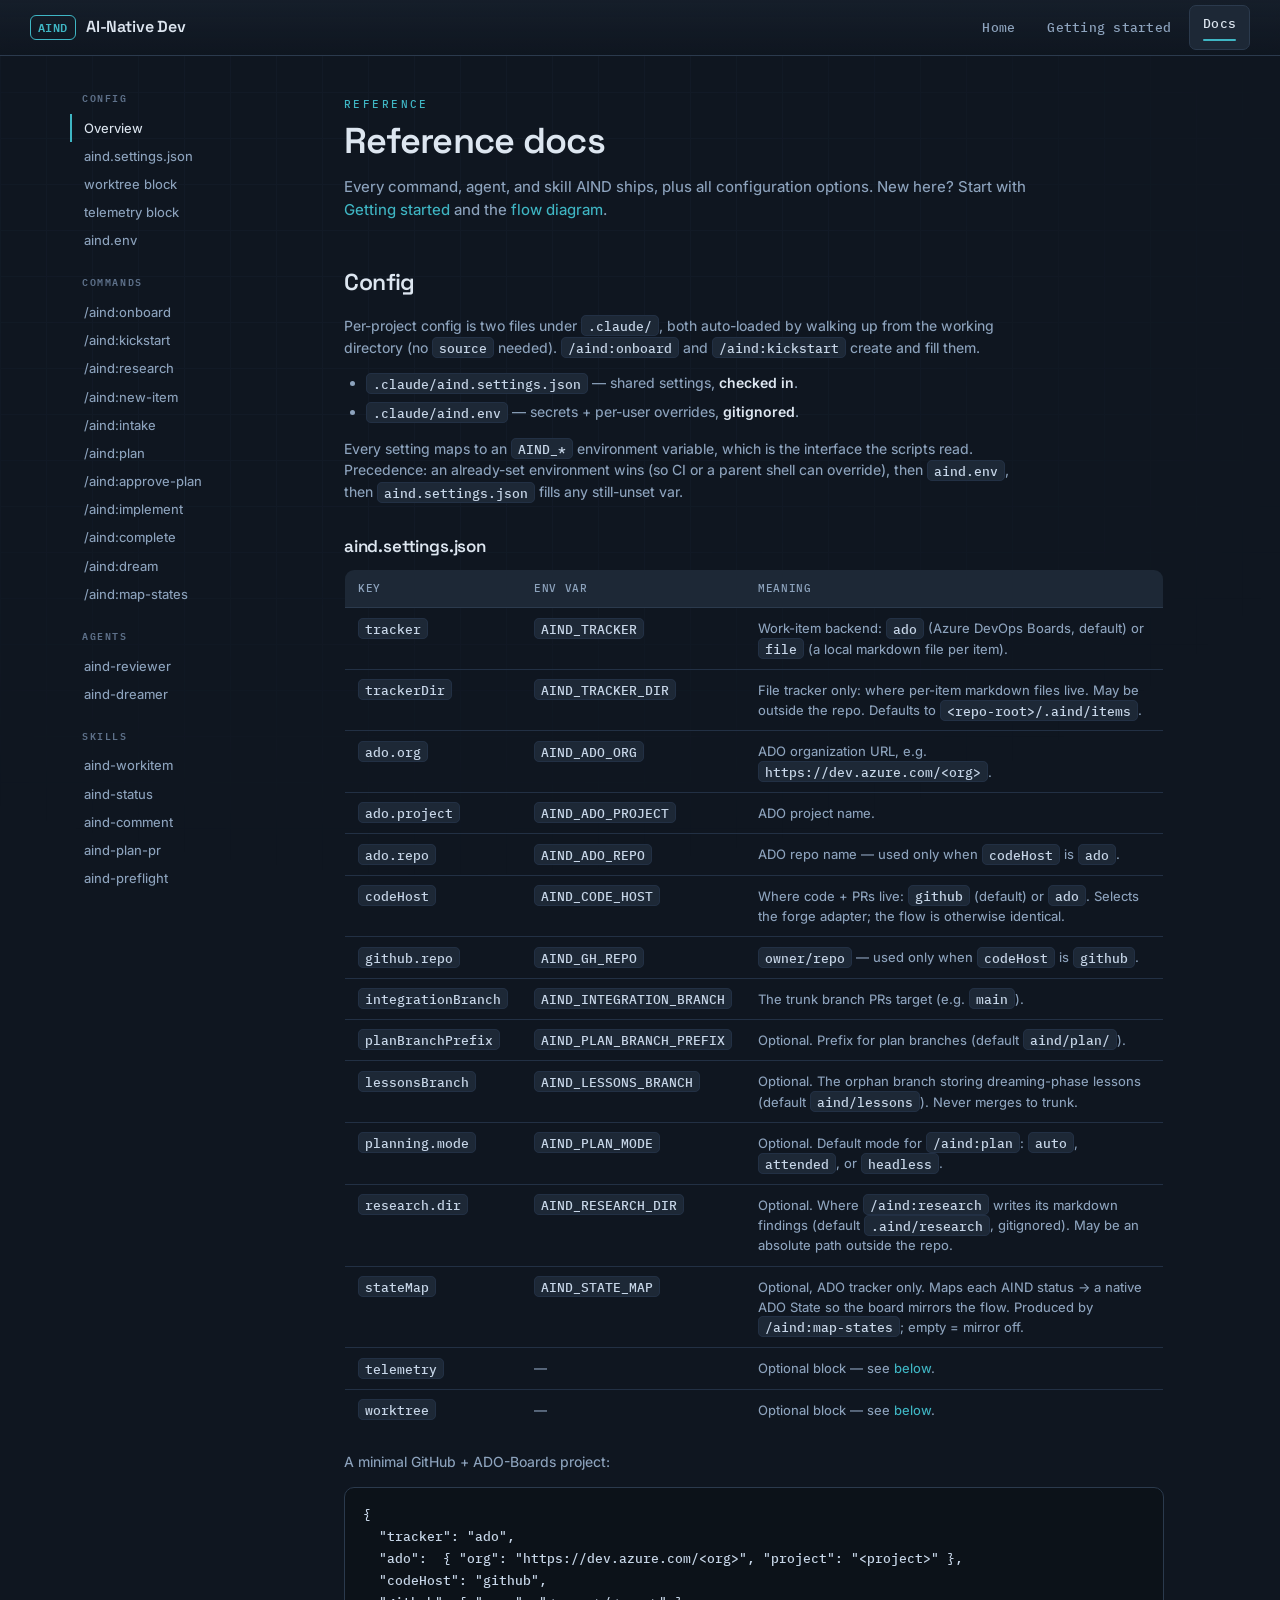
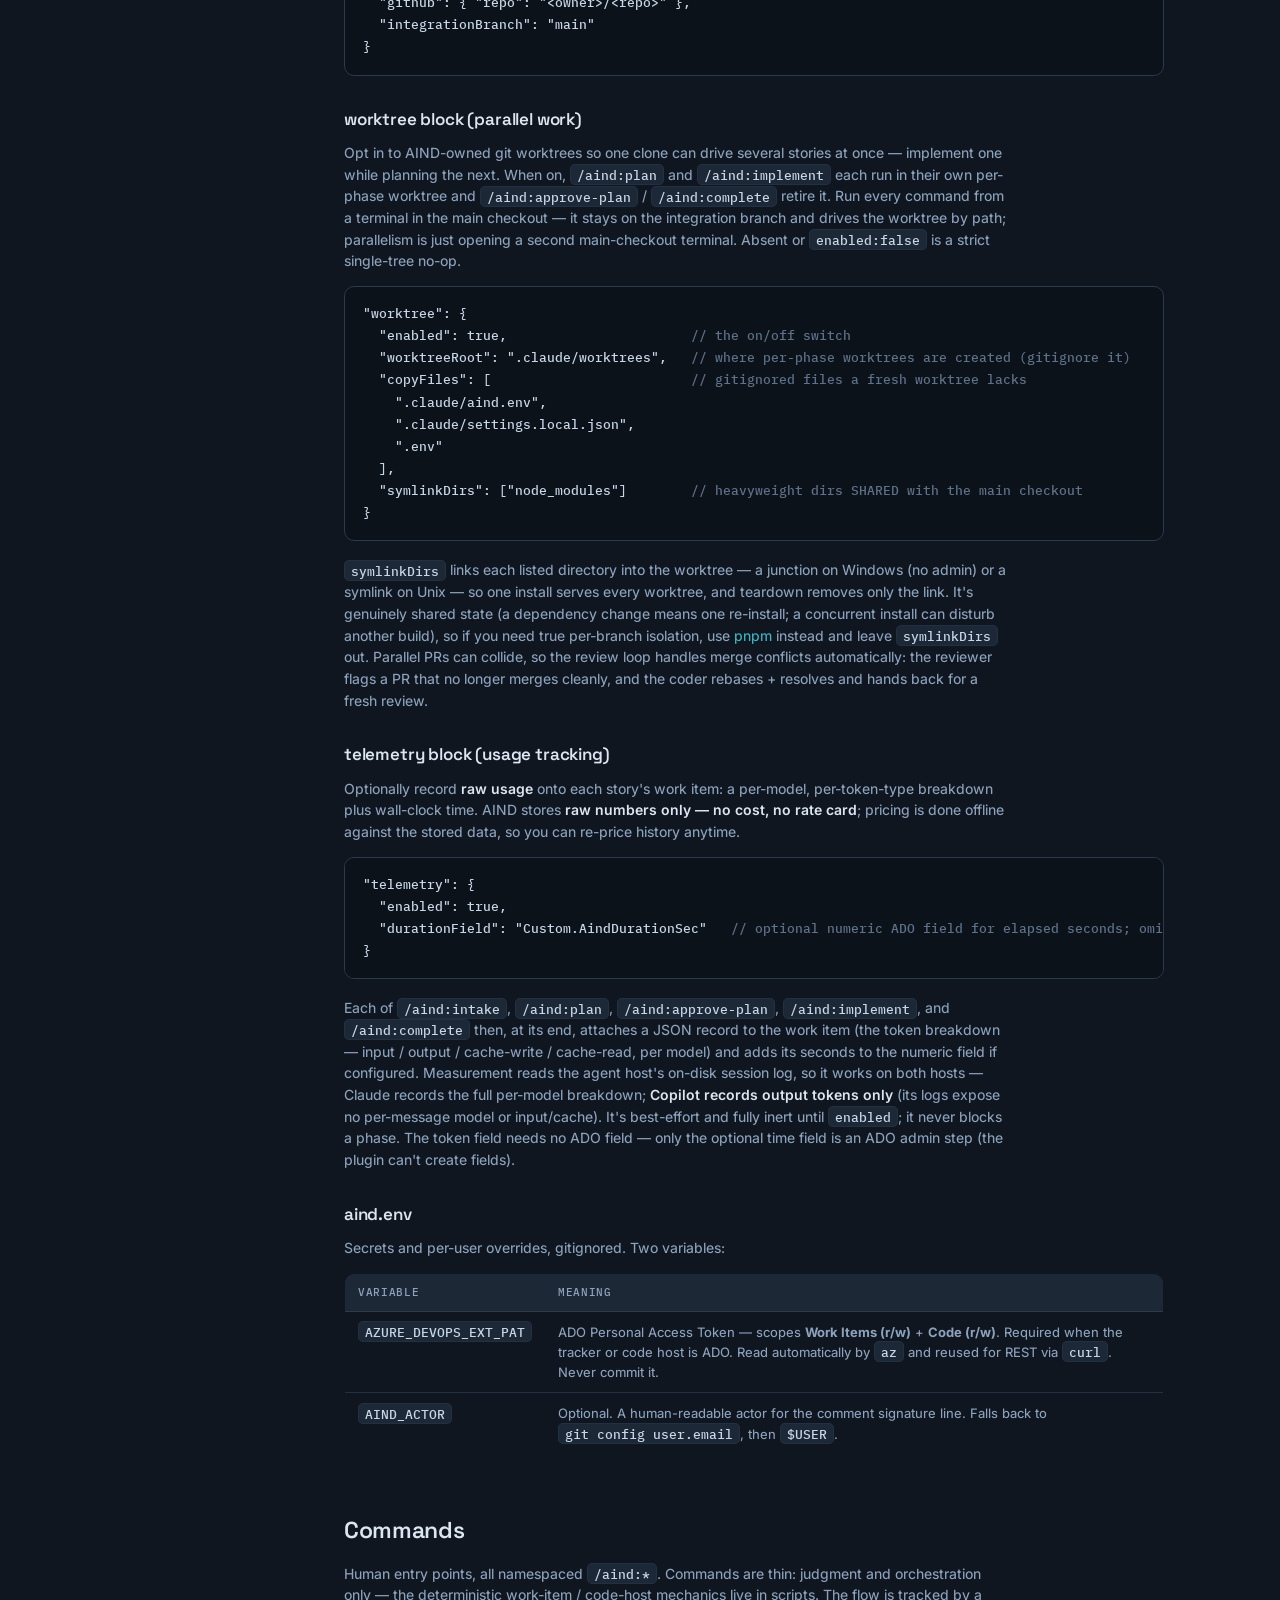
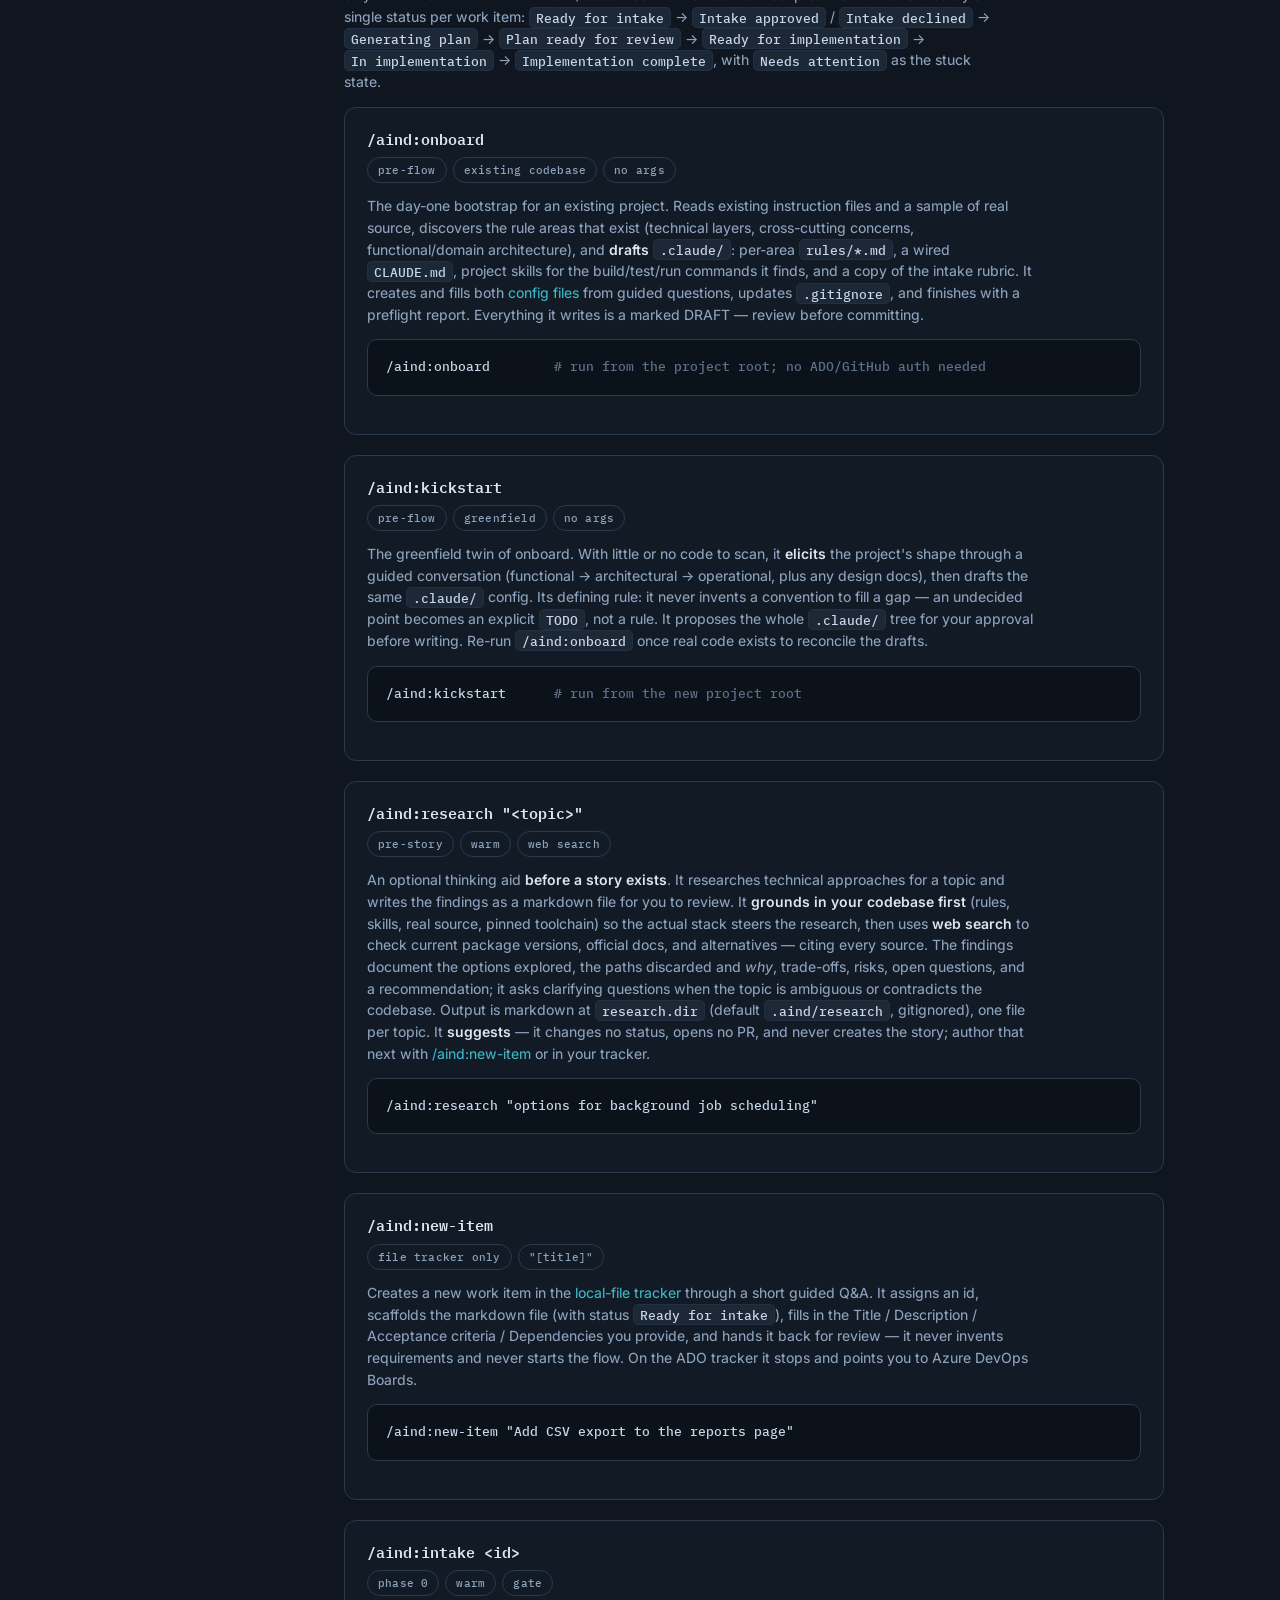
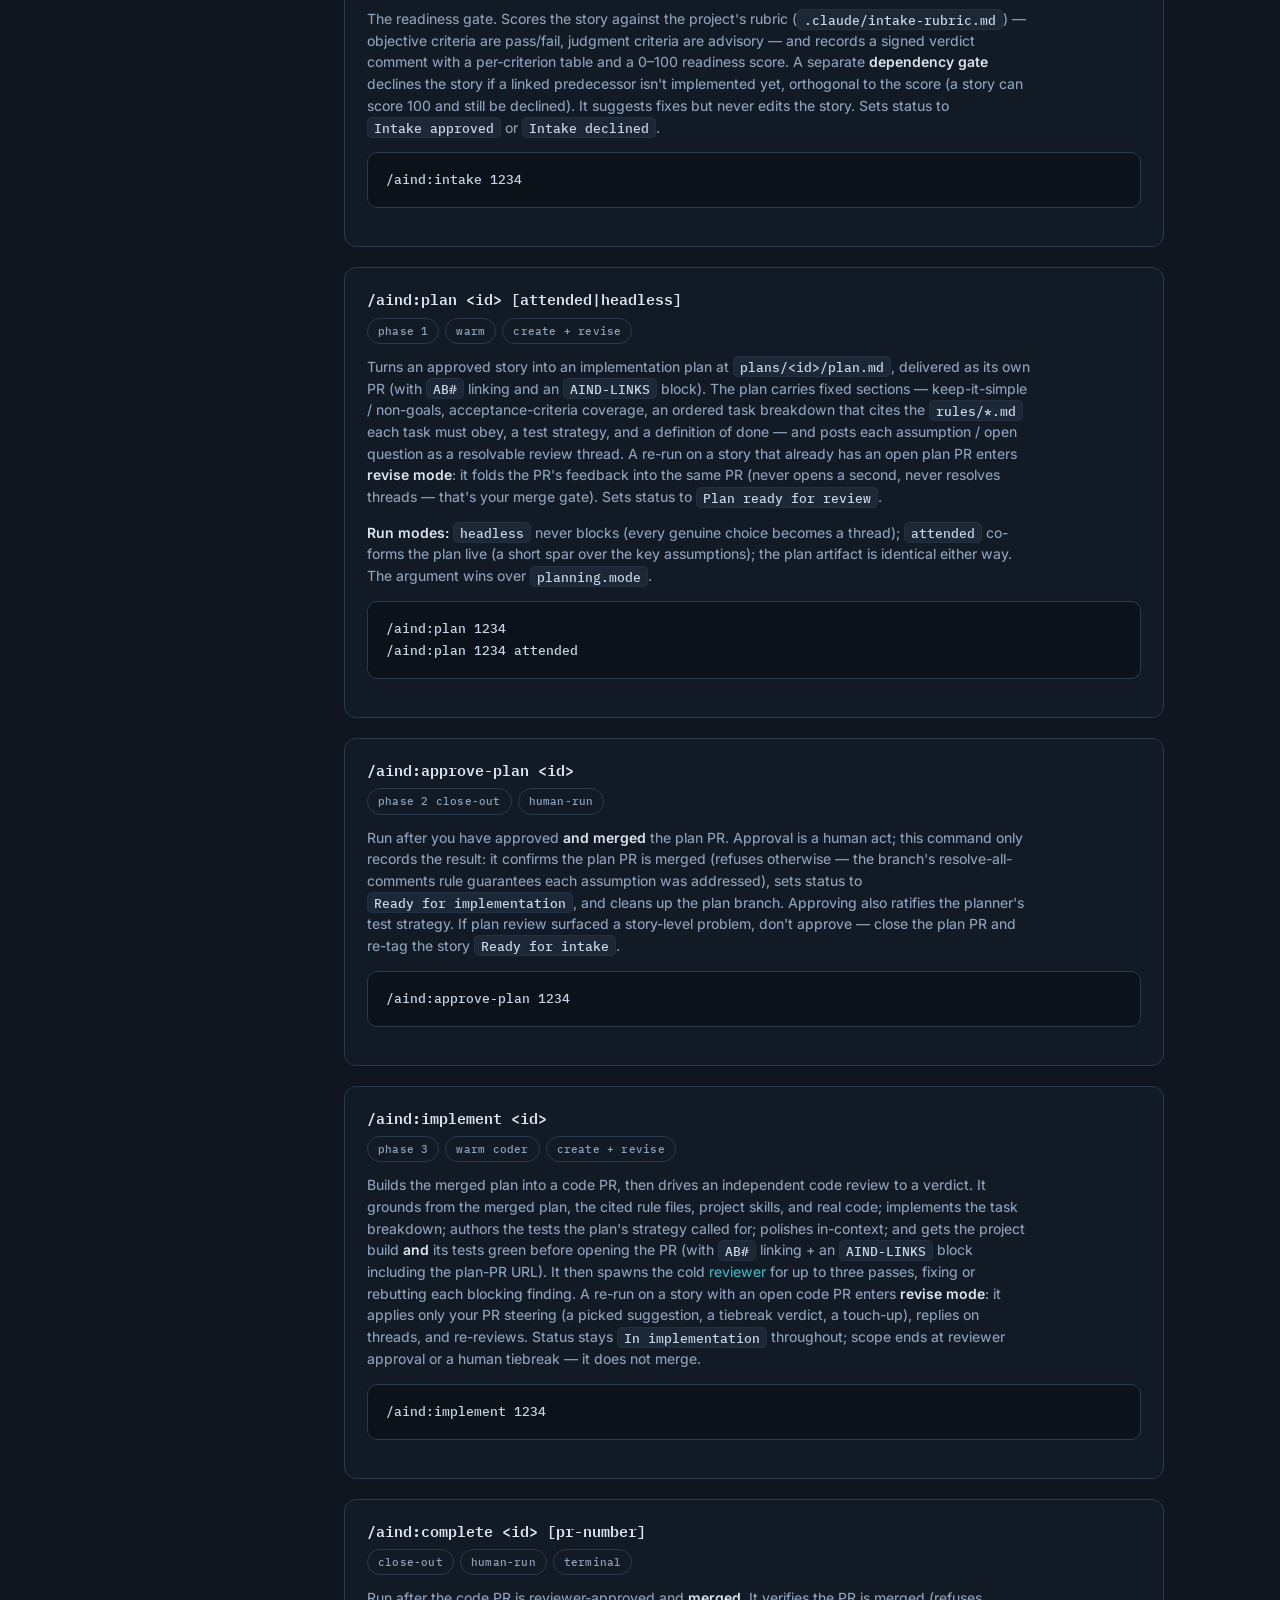
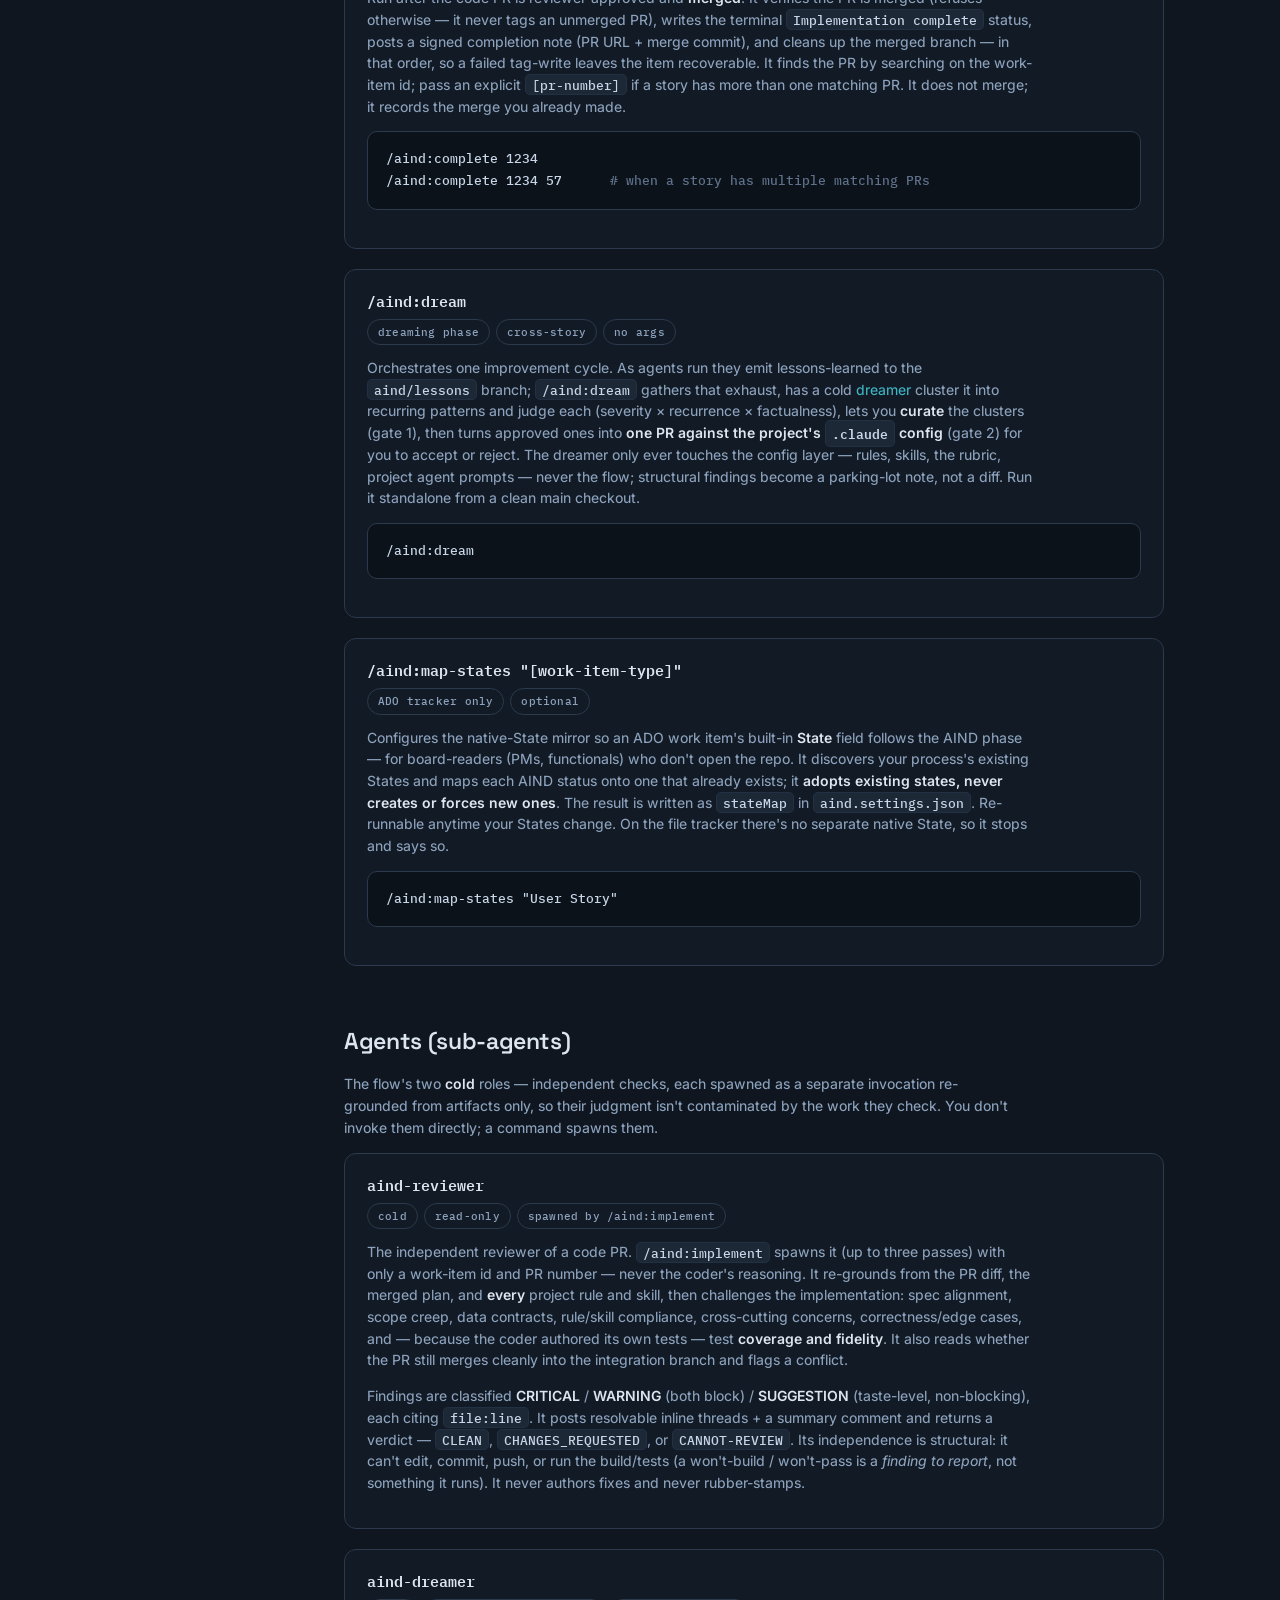
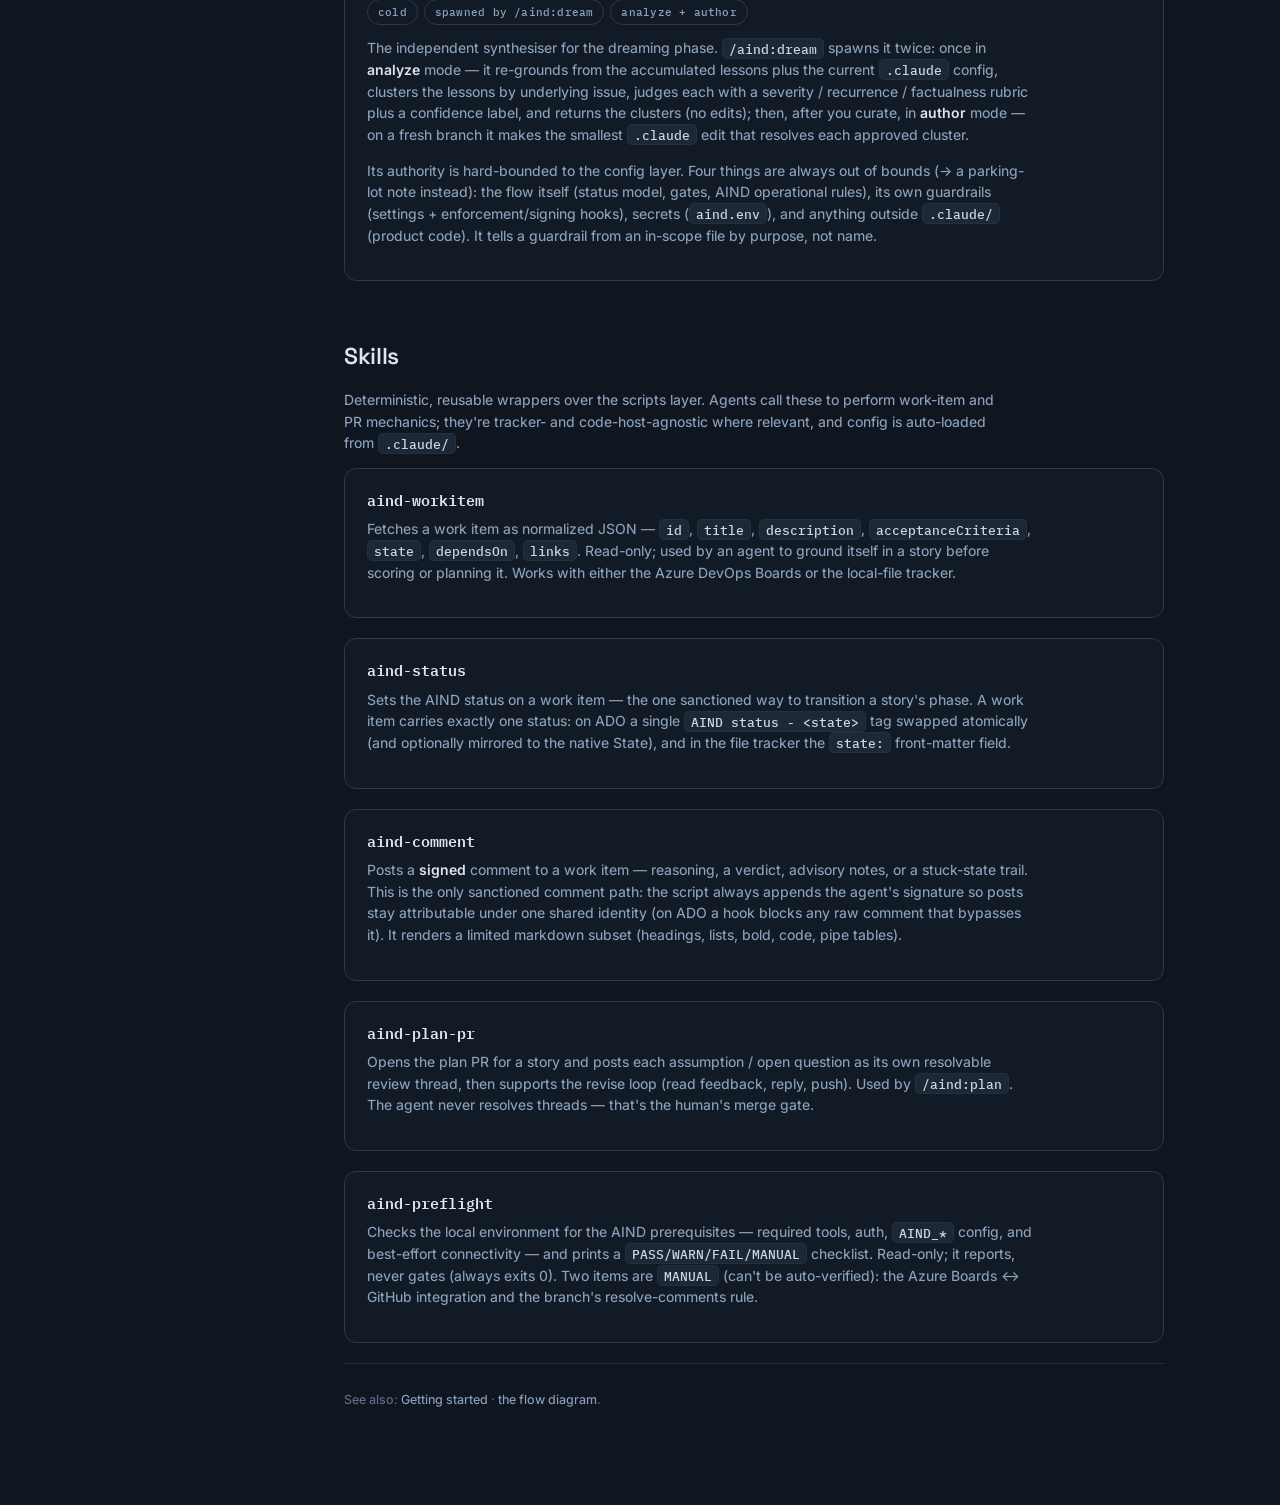
==== docs/docs.html @ 08de89b0 "feat: Researcher" ====
<!DOCTYPE html>
<html lang="en">
<head>
<meta charset="UTF-8">
<meta name="viewport" content="width=device-width, initial-scale=1.0">
<title>AIND · Reference docs</title>
<link rel="preconnect" href="https://fonts.googleapis.com">
<link rel="preconnect" href="https://fonts.gstatic.com" crossorigin>
<link href="https://fonts.googleapis.com/css2?family=Space+Grotesk:wght@400;500;600;700&family=IBM+Plex+Mono:wght@400;500;600&family=Inter:wght@400;450;500;600&display=swap" rel="stylesheet">
<link rel="stylesheet" href="assets/aind.css">
</head>
<body class="doc-page">
<div class="topnav">
  <a class="brand" href="index.html"><span class="mark">AIND</span> <span class="full">AI-Native Dev</span></a>
  <nav>
    <a href="index.html">Home</a>
    <a href="getting-started.html">Getting started</a>
    <a href="docs.html" class="active">Docs</a>
  </nav>
</div>

<div class="docs-layout">
  <!-- ============ LEFT NAV ============ -->
  <aside class="docs-side" id="sidenav">
    <div class="grouphead">Config</div>
    <a href="#config">Overview</a>
    <a href="#cfg-settings">aind.settings.json</a>
    <a href="#cfg-worktree">worktree block</a>
    <a href="#cfg-telemetry">telemetry block</a>
    <a href="#cfg-env">aind.env</a>

    <div class="grouphead">Commands</div>
    <a href="#cmd-onboard">/aind:onboard</a>
    <a href="#cmd-kickstart">/aind:kickstart</a>
    <a href="#cmd-research">/aind:research</a>
    <a href="#cmd-new-item">/aind:new-item</a>
    <a href="#cmd-intake">/aind:intake</a>
    <a href="#cmd-plan">/aind:plan</a>
    <a href="#cmd-approve-plan">/aind:approve-plan</a>
    <a href="#cmd-implement">/aind:implement</a>
    <a href="#cmd-complete">/aind:complete</a>
    <a href="#cmd-dream">/aind:dream</a>
    <a href="#cmd-map-states">/aind:map-states</a>

    <div class="grouphead">Agents</div>
    <a href="#agent-reviewer">aind-reviewer</a>
    <a href="#agent-dreamer">aind-dreamer</a>

    <div class="grouphead">Skills</div>
    <a href="#skill-workitem">aind-workitem</a>
    <a href="#skill-status">aind-status</a>
    <a href="#skill-comment">aind-comment</a>
    <a href="#skill-plan-pr">aind-plan-pr</a>
    <a href="#skill-preflight">aind-preflight</a>
  </aside>

  <!-- ============ CONTENT ============ -->
  <main class="page docs-main">
    <span class="eyebrow">Reference</span>
    <h1>Reference docs</h1>
    <p class="lede">Every command, agent, and skill AIND ships, plus all configuration options.
    New here? Start with <a href="getting-started.html">Getting started</a> and the
    <a href="index.html">flow diagram</a>.</p>

    <!-- ==================== CONFIG ==================== -->
    <h2 id="config">Config</h2>
    <p>Per-project config is two files under <code>.claude/</code>, both auto-loaded by walking up
    from the working directory (no <code>source</code> needed). <code>/aind:onboard</code> and
    <code>/aind:kickstart</code> create and fill them.</p>
    <ul>
      <li><code>.claude/aind.settings.json</code> — shared settings, <strong>checked in</strong>.</li>
      <li><code>.claude/aind.env</code> — secrets + per-user overrides, <strong>gitignored</strong>.</li>
    </ul>
    <p>Every setting maps to an <code>AIND_*</code> environment variable, which is the interface the
    scripts read. Precedence: an already-set environment wins (so CI or a parent shell can override),
    then <code>aind.env</code>, then <code>aind.settings.json</code> fills any still-unset var.</p>

    <h3 id="cfg-settings">aind.settings.json</h3>
    <table>
      <thead><tr><th>Key</th><th>Env var</th><th>Meaning</th></tr></thead>
      <tbody>
        <tr><td><code>tracker</code></td><td><code>AIND_TRACKER</code></td>
          <td>Work-item backend: <code>ado</code> (Azure DevOps Boards, default) or <code>file</code>
            (a local markdown file per item).</td></tr>
        <tr><td><code>trackerDir</code></td><td><code>AIND_TRACKER_DIR</code></td>
          <td>File tracker only: where per-item markdown files live. May be outside the repo.
            Defaults to <code>&lt;repo-root&gt;/.aind/items</code>.</td></tr>
        <tr><td><code>ado.org</code></td><td><code>AIND_ADO_ORG</code></td>
          <td>ADO organization URL, e.g. <code>https://dev.azure.com/&lt;org&gt;</code>.</td></tr>
        <tr><td><code>ado.project</code></td><td><code>AIND_ADO_PROJECT</code></td>
          <td>ADO project name.</td></tr>
        <tr><td><code>ado.repo</code></td><td><code>AIND_ADO_REPO</code></td>
          <td>ADO repo name — used only when <code>codeHost</code> is <code>ado</code>.</td></tr>
        <tr><td><code>codeHost</code></td><td><code>AIND_CODE_HOST</code></td>
          <td>Where code + PRs live: <code>github</code> (default) or <code>ado</code>. Selects the
            forge adapter; the flow is otherwise identical.</td></tr>
        <tr><td><code>github.repo</code></td><td><code>AIND_GH_REPO</code></td>
          <td><code>owner/repo</code> — used only when <code>codeHost</code> is
            <code>github</code>.</td></tr>
        <tr><td><code>integrationBranch</code></td><td><code>AIND_INTEGRATION_BRANCH</code></td>
          <td>The trunk branch PRs target (e.g. <code>main</code>).</td></tr>
        <tr><td><code>planBranchPrefix</code></td><td><code>AIND_PLAN_BRANCH_PREFIX</code></td>
          <td>Optional. Prefix for plan branches (default <code>aind/plan/</code>).</td></tr>
        <tr><td><code>lessonsBranch</code></td><td><code>AIND_LESSONS_BRANCH</code></td>
          <td>Optional. The orphan branch storing dreaming-phase lessons (default
            <code>aind/lessons</code>). Never merges to trunk.</td></tr>
        <tr><td><code>planning.mode</code></td><td><code>AIND_PLAN_MODE</code></td>
          <td>Optional. Default mode for <code>/aind:plan</code>: <code>auto</code>,
            <code>attended</code>, or <code>headless</code>.</td></tr>
        <tr><td><code>research.dir</code></td><td><code>AIND_RESEARCH_DIR</code></td>
          <td>Optional. Where <a href="#cmd-research"><code>/aind:research</code></a> writes its
            markdown findings (default <code>.aind/research</code>, gitignored). May be an absolute
            path outside the repo.</td></tr>
        <tr><td><code>stateMap</code></td><td><code>AIND_STATE_MAP</code></td>
          <td>Optional, ADO tracker only. Maps each AIND status → a native ADO State so the board
            mirrors the flow. Produced by <a href="#cmd-map-states"><code>/aind:map-states</code></a>;
            empty = mirror off.</td></tr>
        <tr><td><code>telemetry</code></td><td>—</td>
          <td>Optional block — see <a href="#cfg-telemetry">below</a>.</td></tr>
        <tr><td><code>worktree</code></td><td>—</td>
          <td>Optional block — see <a href="#cfg-worktree">below</a>.</td></tr>
      </tbody>
    </table>
    <p>A minimal GitHub + ADO-Boards project:</p>
    <pre><code>{
  "tracker": "ado",
  "ado":  { "org": "https://dev.azure.com/&lt;org&gt;", "project": "&lt;project&gt;" },
  "codeHost": "github",
  "github": { "repo": "&lt;owner&gt;/&lt;repo&gt;" },
  "integrationBranch": "main"
}</code></pre>

    <h3 id="cfg-worktree">worktree block (parallel work)</h3>
    <p>Opt in to AIND-owned git worktrees so one clone can drive several stories at once — implement
    one while planning the next. When on, <code>/aind:plan</code> and <code>/aind:implement</code>
    each run in their own per-phase worktree and <code>/aind:approve-plan</code> /
    <code>/aind:complete</code> retire it. Run every command from a terminal in the main checkout —
    it stays on the integration branch and drives the worktree by path; parallelism is just opening a
    second main-checkout terminal. Absent or <code>enabled:false</code> is a strict single-tree
    no-op.</p>
    <pre><code>"worktree": {
  "enabled": true,                       <span class="cmt">// the on/off switch</span>
  "worktreeRoot": ".claude/worktrees",   <span class="cmt">// where per-phase worktrees are created (gitignore it)</span>
  "copyFiles": [                         <span class="cmt">// gitignored files a fresh worktree lacks</span>
    ".claude/aind.env",
    ".claude/settings.local.json",
    ".env"
  ],
  "symlinkDirs": ["node_modules"]        <span class="cmt">// heavyweight dirs SHARED with the main checkout</span>
}</code></pre>
    <p><code>symlinkDirs</code> links each listed directory into the worktree — a junction on Windows
    (no admin) or a symlink on Unix — so one install serves every worktree, and teardown removes only
    the link. It's genuinely shared state (a dependency change means one re-install; a concurrent
    install can disturb another build), so if you need true per-branch isolation, use
    <a href="https://pnpm.io">pnpm</a> instead and leave <code>symlinkDirs</code> out. Parallel PRs
    can collide, so the review loop handles merge conflicts automatically: the reviewer flags a PR
    that no longer merges cleanly, and the coder rebases + resolves and hands back for a fresh
    review.</p>

    <h3 id="cfg-telemetry">telemetry block (usage tracking)</h3>
    <p>Optionally record <strong>raw usage</strong> onto each story's work item: a per-model,
    per-token-type breakdown plus wall-clock time. AIND stores <strong>raw numbers only — no cost, no
    rate card</strong>; pricing is done offline against the stored data, so you can re-price history
    anytime.</p>
    <pre><code>"telemetry": {
  "enabled": true,
  "durationField": "Custom.AindDurationSec"   <span class="cmt">// optional numeric ADO field for elapsed seconds; omit to record only tokens</span>
}</code></pre>
    <p>Each of <code>/aind:intake</code>, <code>/aind:plan</code>, <code>/aind:approve-plan</code>,
    <code>/aind:implement</code>, and <code>/aind:complete</code> then, at its end, attaches a JSON
    record to the work item (the token breakdown — input / output / cache-write / cache-read, per
    model) and adds its seconds to the numeric field if configured. Measurement reads the agent
    host's on-disk session log, so it works on both hosts — Claude records the full per-model
    breakdown; <strong>Copilot records output tokens only</strong> (its logs expose no per-message
    model or input/cache). It's best-effort and fully inert until <code>enabled</code>; it never
    blocks a phase. The token field needs no ADO field — only the optional time field is an ADO admin
    step (the plugin can't create fields).</p>

    <h3 id="cfg-env">aind.env</h3>
    <p>Secrets and per-user overrides, gitignored. Two variables:</p>
    <table>
      <thead><tr><th>Variable</th><th>Meaning</th></tr></thead>
      <tbody>
        <tr><td><code>AZURE_DEVOPS_EXT_PAT</code></td>
          <td>ADO Personal Access Token — scopes <strong>Work Items (r/w)</strong> +
            <strong>Code (r/w)</strong>. Required when the tracker or code host is ADO. Read
            automatically by <code>az</code> and reused for REST via <code>curl</code>. Never
            commit it.</td></tr>
        <tr><td><code>AIND_ACTOR</code></td>
          <td>Optional. A human-readable actor for the comment signature line. Falls back to
            <code>git config user.email</code>, then <code>$USER</code>.</td></tr>
      </tbody>
    </table>

    <!-- ==================== COMMANDS ==================== -->
    <h2 id="commands">Commands</h2>
    <p>Human entry points, all namespaced <code>/aind:*</code>. Commands are thin: judgment and
    orchestration only — the deterministic work-item / code-host mechanics live in scripts. The flow
    is tracked by a single status per work item:
    <code>Ready for intake</code> → <code>Intake approved</code> / <code>Intake declined</code> →
    <code>Generating plan</code> → <code>Plan ready for review</code> →
    <code>Ready for implementation</code> → <code>In implementation</code> →
    <code>Implementation complete</code>, with <code>Needs attention</code> as the stuck state.</p>

    <div class="refcard" id="cmd-onboard">
      <div class="rc-head"><span class="rc-name">/aind:onboard</span></div>
      <div class="rc-meta"><span class="pill">pre-flow</span><span class="pill">existing codebase</span><span class="pill">no args</span></div>
      <p>The day-one bootstrap for an existing project. Reads existing instruction files and a sample
      of real source, discovers the rule areas that exist (technical layers, cross-cutting concerns,
      functional/domain architecture), and <strong>drafts</strong> <code>.claude/</code>:
      per-area <code>rules/*.md</code>, a wired <code>CLAUDE.md</code>, project skills for the
      build/test/run commands it finds, and a copy of the intake rubric. It creates and fills both
      <a href="#config">config files</a> from guided questions, updates <code>.gitignore</code>, and
      finishes with a preflight report. Everything it writes is a marked DRAFT — review before
      committing.</p>
      <pre><code>/aind:onboard        <span class="cmt"># run from the project root; no ADO/GitHub auth needed</span></code></pre>
    </div>

    <div class="refcard" id="cmd-kickstart">
      <div class="rc-head"><span class="rc-name">/aind:kickstart</span></div>
      <div class="rc-meta"><span class="pill">pre-flow</span><span class="pill">greenfield</span><span class="pill">no args</span></div>
      <p>The greenfield twin of onboard. With little or no code to scan, it <strong>elicits</strong>
      the project's shape through a guided conversation (functional → architectural → operational,
      plus any design docs), then drafts the same <code>.claude/</code> config. Its defining rule: it
      never invents a convention to fill a gap — an undecided point becomes an explicit
      <code>TODO</code>, not a rule. It proposes the whole <code>.claude/</code> tree for your
      approval before writing. Re-run <code>/aind:onboard</code> once real code exists to reconcile
      the drafts.</p>
      <pre><code>/aind:kickstart      <span class="cmt"># run from the new project root</span></code></pre>
    </div>

    <div class="refcard" id="cmd-research">
      <div class="rc-head"><span class="rc-name">/aind:research "&lt;topic&gt;"</span></div>
      <div class="rc-meta"><span class="pill">pre-story</span><span class="pill">warm</span><span class="pill">web search</span></div>
      <p>An optional thinking aid <strong>before a story exists</strong>. It researches technical
      approaches for a topic and writes the findings as a markdown file for you to review. It
      <strong>grounds in your codebase first</strong> (rules, skills, real source, pinned toolchain) so
      the actual stack steers the research, then uses <strong>web search</strong> to check current
      package versions, official docs, and alternatives — citing every source. The findings document
      the options explored, the paths discarded and <em>why</em>, trade-offs, risks, open questions, and
      a recommendation; it asks clarifying questions when the topic is ambiguous or contradicts the
      codebase. Output is markdown at <a href="#cfg-settings"><code>research.dir</code></a> (default
      <code>.aind/research</code>, gitignored), one file per topic. It <strong>suggests</strong> — it
      changes no status, opens no PR, and never creates the story; author that next with
      <a href="#cmd-new-item">/aind:new-item</a> or in your tracker.</p>
      <pre><code>/aind:research "options for background job scheduling"</code></pre>
    </div>

    <div class="refcard" id="cmd-new-item">
      <div class="rc-head"><span class="rc-name">/aind:new-item</span></div>
      <div class="rc-meta"><span class="pill">file tracker only</span><span class="pill">"[title]"</span></div>
      <p>Creates a new work item in the <a href="#cfg-settings">local-file tracker</a> through a short
      guided Q&amp;A. It assigns an id, scaffolds the markdown file (with status
      <code>Ready for intake</code>), fills in the Title / Description / Acceptance criteria /
      Dependencies you provide, and hands it back for review — it never invents requirements and never
      starts the flow. On the ADO tracker it stops and points you to Azure DevOps Boards.</p>
      <pre><code>/aind:new-item "Add CSV export to the reports page"</code></pre>
    </div>

    <div class="refcard" id="cmd-intake">
      <div class="rc-head"><span class="rc-name">/aind:intake &lt;id&gt;</span></div>
      <div class="rc-meta"><span class="pill">phase 0</span><span class="pill">warm</span><span class="pill">gate</span></div>
      <p>The readiness gate. Scores the story against the project's rubric
      (<code>.claude/intake-rubric.md</code>) — objective criteria are pass/fail, judgment criteria
      are advisory — and records a signed verdict comment with a per-criterion table and a 0–100
      readiness score. A separate <strong>dependency gate</strong> declines the story if a linked
      predecessor isn't implemented yet, orthogonal to the score (a story can score 100 and still be
      declined). It suggests fixes but never edits the story. Sets status to
      <code>Intake approved</code> or <code>Intake declined</code>.</p>
      <pre><code>/aind:intake 1234</code></pre>
    </div>

    <div class="refcard" id="cmd-plan">
      <div class="rc-head"><span class="rc-name">/aind:plan &lt;id&gt; [attended|headless]</span></div>
      <div class="rc-meta"><span class="pill">phase 1</span><span class="pill">warm</span><span class="pill">create + revise</span></div>
      <p>Turns an approved story into an implementation plan at
      <code>plans/&lt;id&gt;/plan.md</code>, delivered as its own PR (with <code>AB#</code> linking and
      an <code>AIND-LINKS</code> block). The plan carries fixed sections — keep-it-simple / non-goals,
      acceptance-criteria coverage, an ordered task breakdown that cites the <code>rules/*.md</code>
      each task must obey, a test strategy, and a definition of done — and posts each assumption /
      open question as a resolvable review thread. A re-run on a story that already has an open plan
      PR enters <strong>revise mode</strong>: it folds the PR's feedback into the same PR (never opens
      a second, never resolves threads — that's your merge gate). Sets status to
      <code>Plan ready for review</code>.</p>
      <p><strong>Run modes:</strong> <code>headless</code> never blocks (every genuine choice becomes
      a thread); <code>attended</code> co-forms the plan live (a short spar over the key assumptions);
      the plan artifact is identical either way. The argument wins over
      <a href="#cfg-settings"><code>planning.mode</code></a>.</p>
      <pre><code>/aind:plan 1234
/aind:plan 1234 attended</code></pre>
    </div>

    <div class="refcard" id="cmd-approve-plan">
      <div class="rc-head"><span class="rc-name">/aind:approve-plan &lt;id&gt;</span></div>
      <div class="rc-meta"><span class="pill">phase 2 close-out</span><span class="pill">human-run</span></div>
      <p>Run after you have approved <strong>and merged</strong> the plan PR. Approval is a human act;
      this command only records the result: it confirms the plan PR is merged (refuses otherwise —
      the branch's resolve-all-comments rule guarantees each assumption was addressed), sets status to
      <code>Ready for implementation</code>, and cleans up the plan branch. Approving also ratifies
      the planner's test strategy. If plan review surfaced a story-level problem, don't approve —
      close the plan PR and re-tag the story <code>Ready for intake</code>.</p>
      <pre><code>/aind:approve-plan 1234</code></pre>
    </div>

    <div class="refcard" id="cmd-implement">
      <div class="rc-head"><span class="rc-name">/aind:implement &lt;id&gt;</span></div>
      <div class="rc-meta"><span class="pill">phase 3</span><span class="pill">warm coder</span><span class="pill">create + revise</span></div>
      <p>Builds the merged plan into a code PR, then drives an independent code review to a verdict.
      It grounds from the merged plan, the cited rule files, project skills, and real code; implements
      the task breakdown; authors the tests the plan's strategy called for; polishes in-context; and
      gets the project build <strong>and</strong> its tests green before opening the PR (with
      <code>AB#</code> linking + an <code>AIND-LINKS</code> block including the plan-PR URL). It then
      spawns the cold <a href="#agent-reviewer">reviewer</a> for up to three passes, fixing or
      rebutting each blocking finding. A re-run on a story with an open code PR enters
      <strong>revise mode</strong>: it applies only your PR steering (a picked suggestion, a tiebreak
      verdict, a touch-up), replies on threads, and re-reviews. Status stays
      <code>In implementation</code> throughout; scope ends at reviewer approval or a human tiebreak —
      it does not merge.</p>
      <pre><code>/aind:implement 1234</code></pre>
    </div>

    <div class="refcard" id="cmd-complete">
      <div class="rc-head"><span class="rc-name">/aind:complete &lt;id&gt; [pr-number]</span></div>
      <div class="rc-meta"><span class="pill">close-out</span><span class="pill">human-run</span><span class="pill">terminal</span></div>
      <p>Run after the code PR is reviewer-approved and <strong>merged</strong>. It verifies the PR is
      merged (refuses otherwise — it never tags an unmerged PR), writes the terminal
      <code>Implementation complete</code> status, posts a signed completion note (PR URL + merge
      commit), and cleans up the merged branch — in that order, so a failed tag-write leaves the item
      recoverable. It finds the PR by searching on the work-item id; pass an explicit
      <code>[pr-number]</code> if a story has more than one matching PR. It does not merge; it records
      the merge you already made.</p>
      <pre><code>/aind:complete 1234
/aind:complete 1234 57      <span class="cmt"># when a story has multiple matching PRs</span></code></pre>
    </div>

    <div class="refcard" id="cmd-dream">
      <div class="rc-head"><span class="rc-name">/aind:dream</span></div>
      <div class="rc-meta"><span class="pill">dreaming phase</span><span class="pill">cross-story</span><span class="pill">no args</span></div>
      <p>Orchestrates one improvement cycle. As agents run they emit lessons-learned to the
      <code>aind/lessons</code> branch; <code>/aind:dream</code> gathers that exhaust, has a cold
      <a href="#agent-dreamer">dreamer</a> cluster it into recurring patterns and judge each
      (severity × recurrence × factualness), lets you <strong>curate</strong> the clusters
      (gate&nbsp;1), then turns approved ones into <strong>one PR against the project's
      <code>.claude</code> config</strong> (gate&nbsp;2) for you to accept or reject. The dreamer only
      ever touches the config layer — rules, skills, the rubric, project agent prompts — never the
      flow; structural findings become a parking-lot note, not a diff. Run it standalone from a clean
      main checkout.</p>
      <pre><code>/aind:dream</code></pre>
    </div>

    <div class="refcard" id="cmd-map-states">
      <div class="rc-head"><span class="rc-name">/aind:map-states "[work-item-type]"</span></div>
      <div class="rc-meta"><span class="pill">ADO tracker only</span><span class="pill">optional</span></div>
      <p>Configures the native-State mirror so an ADO work item's built-in <strong>State</strong>
      field follows the AIND phase — for board-readers (PMs, functionals) who don't open the repo. It
      discovers your process's existing States and maps each AIND status onto one that already exists;
      it <strong>adopts existing states, never creates or forces new ones</strong>. The result is
      written as <a href="#cfg-settings"><code>stateMap</code></a> in
      <code>aind.settings.json</code>. Re-runnable anytime your States change. On the file tracker
      there's no separate native State, so it stops and says so.</p>
      <pre><code>/aind:map-states "User Story"</code></pre>
    </div>

    <!-- ==================== AGENTS ==================== -->
    <h2 id="agents">Agents (sub-agents)</h2>
    <p>The flow's two <strong>cold</strong> roles — independent checks, each spawned as a separate
    invocation re-grounded from artifacts only, so their judgment isn't contaminated by the work they
    check. You don't invoke them directly; a command spawns them.</p>

    <div class="refcard" id="agent-reviewer">
      <div class="rc-head"><span class="rc-name">aind-reviewer</span></div>
      <div class="rc-meta"><span class="pill">cold</span><span class="pill">read-only</span><span class="pill">spawned by /aind:implement</span></div>
      <p>The independent reviewer of a code PR. <code>/aind:implement</code> spawns it (up to three
      passes) with only a work-item id and PR number — never the coder's reasoning. It re-grounds from
      the PR diff, the merged plan, and <strong>every</strong> project rule and skill, then challenges
      the implementation: spec alignment, scope creep, data contracts, rule/skill compliance,
      cross-cutting concerns, correctness/edge cases, and — because the coder authored its own tests —
      test <strong>coverage and fidelity</strong>. It also reads whether the PR still merges cleanly
      into the integration branch and flags a conflict.</p>
      <p>Findings are classified <strong>CRITICAL</strong> / <strong>WARNING</strong> (both block) /
      <strong>SUGGESTION</strong> (taste-level, non-blocking), each citing <code>file:line</code>. It
      posts resolvable inline threads + a summary comment and returns a verdict —
      <code>CLEAN</code>, <code>CHANGES_REQUESTED</code>, or <code>CANNOT-REVIEW</code>. Its
      independence is structural: it can't edit, commit, push, or run the build/tests (a
      won't-build / won't-pass is a <em>finding to report</em>, not something it runs). It never
      authors fixes and never rubber-stamps.</p>
    </div>

    <div class="refcard" id="agent-dreamer">
      <div class="rc-head"><span class="rc-name">aind-dreamer</span></div>
      <div class="rc-meta"><span class="pill">cold</span><span class="pill">spawned by /aind:dream</span><span class="pill">analyze + author</span></div>
      <p>The independent synthesiser for the dreaming phase. <code>/aind:dream</code> spawns it twice:
      once in <strong>analyze</strong> mode — it re-grounds from the accumulated lessons plus the
      current <code>.claude</code> config, clusters the lessons by underlying issue, judges each with a
      severity / recurrence / factualness rubric plus a confidence label, and returns the clusters
      (no edits); then, after you curate, in <strong>author</strong> mode — on a fresh branch it makes
      the smallest <code>.claude</code> edit that resolves each approved cluster.</p>
      <p>Its authority is hard-bounded to the config layer. Four things are always out of bounds (→ a
      parking-lot note instead): the flow itself (status model, gates, AIND operational rules), its
      own guardrails (settings + enforcement/signing hooks), secrets (<code>aind.env</code>), and
      anything outside <code>.claude/</code> (product code). It tells a guardrail from an in-scope file
      by purpose, not name.</p>
    </div>

    <!-- ==================== SKILLS ==================== -->
    <h2 id="skills">Skills</h2>
    <p>Deterministic, reusable wrappers over the scripts layer. Agents call these to perform
    work-item and PR mechanics; they're tracker- and code-host-agnostic where relevant, and config is
    auto-loaded from <code>.claude/</code>.</p>

    <div class="refcard" id="skill-workitem">
      <div class="rc-head"><span class="rc-name">aind-workitem</span></div>
      <p>Fetches a work item as normalized JSON — <code>id</code>, <code>title</code>,
      <code>description</code>, <code>acceptanceCriteria</code>, <code>state</code>,
      <code>dependsOn</code>, <code>links</code>. Read-only; used by an agent to ground itself in a
      story before scoring or planning it. Works with either the Azure DevOps Boards or the local-file
      tracker.</p>
    </div>

    <div class="refcard" id="skill-status">
      <div class="rc-head"><span class="rc-name">aind-status</span></div>
      <p>Sets the AIND status on a work item — the one sanctioned way to transition a story's phase. A
      work item carries exactly one status: on ADO a single <code>AIND status - &lt;state&gt;</code>
      tag swapped atomically (and optionally mirrored to the native State), and in the file tracker
      the <code>state:</code> front-matter field.</p>
    </div>

    <div class="refcard" id="skill-comment">
      <div class="rc-head"><span class="rc-name">aind-comment</span></div>
      <p>Posts a <strong>signed</strong> comment to a work item — reasoning, a verdict, advisory
      notes, or a stuck-state trail. This is the only sanctioned comment path: the script always
      appends the agent's signature so posts stay attributable under one shared identity (on ADO a
      hook blocks any raw comment that bypasses it). It renders a limited markdown subset (headings,
      lists, bold, code, pipe tables).</p>
    </div>

    <div class="refcard" id="skill-plan-pr">
      <div class="rc-head"><span class="rc-name">aind-plan-pr</span></div>
      <p>Opens the plan PR for a story and posts each assumption / open question as its own resolvable
      review thread, then supports the revise loop (read feedback, reply, push). Used by
      <a href="#cmd-plan"><code>/aind:plan</code></a>. The agent never resolves threads — that's the
      human's merge gate.</p>
    </div>

    <div class="refcard" id="skill-preflight">
      <div class="rc-head"><span class="rc-name">aind-preflight</span></div>
      <p>Checks the local environment for the AIND prerequisites — required tools, auth,
      <code>AIND_*</code> config, and best-effort connectivity — and prints a
      <code>PASS/WARN/FAIL/MANUAL</code> checklist. Read-only; it reports, never gates (always exits
      0). Two items are <code>MANUAL</code> (can't be auto-verified): the Azure Boards ↔ GitHub
      integration and the branch's resolve-comments rule.</p>
    </div>

    <div class="docfooter">
      See also: <a href="getting-started.html">Getting started</a> ·
      <a href="index.html">the flow diagram</a>.
    </div>
  </main>
</div>

<script>
  // scrollspy: highlight the left-nav link for the section in view
  (function(){
    var links = Array.prototype.slice.call(document.querySelectorAll('.docs-side a'));
    var map = {};
    links.forEach(function(a){ map[a.getAttribute('href').slice(1)] = a; });
    var targets = links.map(function(a){ return document.getElementById(a.getAttribute('href').slice(1)); }).filter(Boolean);
    var obs = new IntersectionObserver(function(entries){
      entries.forEach(function(e){
        if(e.isIntersecting){
          links.forEach(function(l){ l.classList.remove('active'); });
          if(map[e.target.id]) map[e.target.id].classList.add('active');
        }
      });
    }, {rootMargin:'-60px 0px -70% 0px', threshold:0});
    targets.forEach(function(t){ obs.observe(t); });
  })();
</script>
</body>
</html>
---- docs/assets/aind.css ----
/* ============================================================
   AIND docs — shared theme (dark "blueprint")
   Loaded by index.html (Home/diagram), getting-started.html, docs.html.
   Page-specific CSS (the flow diagram) stays inline in index.html.
   ============================================================ */
:root{
  --ground:#0f1620;
  --surface:#161f2b;
  --surface-2:#1d2836;
  --line:#2b3a4d;
  --line-soft:#223044;
  --text:#dde6f0;
  --text-dim:#8da3bd;
  --text-faint:#5e718a;
  --plan:#5b8def;
  --build:#8ea8c9;
  --cold:#3fb6c4;
  --warm:#e0a458;
  --gate:#d98555;
  --human:#cf7d8e;
  --terminal:#6fcf97;
  --dream:#a98bd8;
  --shadow:0 18px 50px -12px rgba(0,0,0,.6);
}
*{box-sizing:border-box;margin:0;padding:0}
html{height:100%}
body{
  min-height:100%;
  background:var(--ground);
  color:var(--text);
  font-family:'Inter',system-ui,sans-serif;
  font-weight:450;
  line-height:1.55;
  -webkit-font-smoothing:antialiased;
}
/* faint blueprint grid on the ground */
body::before{
  content:"";position:fixed;inset:0;pointer-events:none;z-index:0;
  background-image:
    linear-gradient(var(--line-soft) 1px,transparent 1px),
    linear-gradient(90deg,var(--line-soft) 1px,transparent 1px);
  background-size:46px 46px;
  opacity:.20;
  -webkit-mask-image:radial-gradient(ellipse 90% 80% at 35% 30%,#000 30%,transparent 85%);
          mask-image:radial-gradient(ellipse 90% 80% at 35% 30%,#000 30%,transparent 85%);
}
a{color:var(--cold);text-decoration:none}
a:hover{text-decoration:underline}

/* ---- shared top navigation ---- */
.topnav{
  position:relative;z-index:20;flex-shrink:0;
  display:flex;align-items:center;justify-content:space-between;gap:20px;
  padding:0 30px;height:56px;
  border-bottom:1px solid var(--line);
  background:linear-gradient(180deg,rgba(22,31,43,.92),rgba(15,22,32,.75));
  backdrop-filter:blur(6px);
}
.topnav .brand{
  display:flex;align-items:center;gap:10px;
  font-family:'Space Grotesk',sans-serif;font-weight:600;font-size:16px;letter-spacing:-.01em;
  color:var(--text);
}
.topnav .brand .mark{
  font-family:'IBM Plex Mono',monospace;font-size:12px;font-weight:600;letter-spacing:.04em;
  color:var(--cold);border:1px solid var(--cold);border-radius:6px;padding:2px 7px;
}
.topnav .brand:hover{text-decoration:none}
.topnav nav{display:flex;align-items:center;gap:4px}
.topnav nav a{
  font-family:'IBM Plex Mono',monospace;font-size:12.5px;letter-spacing:.02em;
  color:var(--text-dim);padding:8px 13px;border-radius:7px;
  border:1px solid transparent;transition:all .15s ease;
}
.topnav nav a:hover{color:var(--text);background:var(--surface-2);text-decoration:none}
.topnav nav a.active{
  color:var(--text);border-color:var(--line);background:var(--surface-2);
}
.topnav nav a.active::after{
  content:"";display:block;height:2px;margin-top:6px;border-radius:2px;background:var(--cold);
}

/* ---- doc page shell (getting-started / docs) ---- */
body.doc-page{overflow-x:hidden}
.page{position:relative;z-index:1}
.doc-wrap{max-width:900px;margin:0 auto;padding:46px 30px 90px}

/* two-column docs layout */
.docs-layout{position:relative;z-index:1;display:flex;gap:38px;max-width:1200px;margin:0 auto;padding:0 30px 90px;align-items:flex-start}
.docs-side{
  position:sticky;top:56px;flex-shrink:0;width:236px;
  align-self:flex-start;max-height:calc(100vh - 56px);overflow-y:auto;
  padding:34px 0 40px;
}
.docs-side .grouphead{
  font-family:'IBM Plex Mono',monospace;font-size:10px;letter-spacing:.16em;text-transform:uppercase;
  color:var(--text-faint);font-weight:600;margin:20px 0 8px;padding-left:12px;
}
.docs-side .grouphead:first-child{margin-top:0}
.docs-side a{
  display:block;font-size:13px;color:var(--text-dim);
  padding:5px 12px;border-left:2px solid transparent;line-height:1.4;
}
.docs-side a:hover{color:var(--text);text-decoration:none;border-left-color:var(--line)}
.docs-side a.active{color:var(--text);border-left-color:var(--cold)}
.docs-main{flex:1;min-width:0;padding:40px 0 40px;max-width:820px}

/* ---- article typography ---- */
.doc-wrap .eyebrow,.docs-main .eyebrow{
  font-family:'IBM Plex Mono',monospace;font-size:11px;letter-spacing:.22em;
  text-transform:uppercase;color:var(--cold);font-weight:500;display:block;margin-bottom:10px;
}
.page h1{
  font-family:'Space Grotesk',sans-serif;font-weight:600;
  font-size:clamp(26px,3vw,36px);letter-spacing:-.02em;line-height:1.05;margin-bottom:14px;
}
.page .lede{font-size:15px;color:var(--text-dim);max-width:70ch;margin-bottom:8px}
.page h2{
  font-family:'Space Grotesk',sans-serif;font-weight:600;font-size:23px;letter-spacing:-.015em;
  margin:44px 0 14px;padding-top:14px;scroll-margin-top:72px;
}
.page h2:first-of-type{margin-top:30px}
.page h3{
  font-family:'Space Grotesk',sans-serif;font-weight:600;font-size:17px;letter-spacing:-.01em;
  margin:30px 0 10px;color:var(--text);scroll-margin-top:72px;
}
.page h4{
  font-family:'IBM Plex Mono',monospace;font-size:13px;font-weight:600;letter-spacing:.01em;
  margin:22px 0 8px;color:var(--text);scroll-margin-top:72px;
}
.page p{font-size:14px;color:var(--text-dim);margin-bottom:14px;max-width:74ch}
.page p strong,.page li strong{color:var(--text);font-weight:600}
.page ul,.page ol{margin:0 0 15px 22px;color:var(--text-dim);font-size:14px}
.page li{margin-bottom:7px;line-height:1.55}
.page hr{border:none;border-top:1px solid var(--line-soft);margin:40px 0}
.page .muted{color:var(--text-faint)}

/* inline code + code blocks */
.page code{
  font-family:'IBM Plex Mono',monospace;font-size:12.5px;
  background:var(--surface-2);border:1px solid var(--line-soft);border-radius:5px;
  padding:1.5px 6px;color:#c7d6e8;white-space:nowrap;
}
.page pre{
  background:#0c1219;border:1px solid var(--line);border-radius:10px;
  padding:16px 18px;margin:0 0 18px;overflow-x:auto;
}
.page pre code{
  background:none;border:none;padding:0;white-space:pre;font-size:12.5px;color:#c7d6e8;line-height:1.6;
}
.page pre .cmt{color:var(--text-faint)}

/* tables */
.page table{
  width:100%;border-collapse:collapse;margin:0 0 20px;font-size:13px;
  border:1px solid var(--line);border-radius:10px;overflow:hidden;
}
.page thead th{
  background:var(--surface-2);text-align:left;font-family:'IBM Plex Mono',monospace;
  font-size:11px;letter-spacing:.06em;text-transform:uppercase;color:var(--text-dim);
  font-weight:500;padding:10px 13px;border-bottom:1px solid var(--line);
}
.page tbody td{padding:10px 13px;border-bottom:1px solid var(--line-soft);color:var(--text-dim);vertical-align:top}
.page tbody tr:last-child td{border-bottom:none}
.page tbody td code{white-space:nowrap}

/* callouts */
.callout{
  display:flex;gap:12px;align-items:flex-start;
  padding:13px 16px;margin:0 0 18px;border-radius:10px;
  border:1px solid var(--line);background:var(--surface);
}
.callout .ic{font-family:'IBM Plex Mono',monospace;font-weight:600;font-size:13px;flex-shrink:0;margin-top:1px;color:var(--cold)}
.callout .ct{font-size:13px;color:var(--text-dim);line-height:1.58}
.callout .ct b,.callout .ct strong{color:var(--text)}
.callout.warn{border-color:color-mix(in srgb,var(--warm) 40%,var(--line));background:color-mix(in srgb,var(--warm) 7%,transparent)}
.callout.warn .ic{color:var(--warm)}
.callout.warn .ct b{color:var(--warm)}
.callout.tip{border-color:color-mix(in srgb,var(--terminal) 35%,var(--line));background:color-mix(in srgb,var(--terminal) 6%,transparent)}
.callout.tip .ic{color:var(--terminal)}

/* pills (shared with diagram panel) */
.pill{
  font-family:'IBM Plex Mono',monospace;font-size:10.5px;font-weight:500;
  padding:4px 10px;border-radius:20px;border:1px solid var(--line);
  color:var(--text-dim);letter-spacing:.02em;display:inline-flex;align-items:center;gap:6px;
}
.pill .pdot{width:6px;height:6px;border-radius:50%}

/* reference component card (a command / agent / skill entry) */
.refcard{
  border:1px solid var(--line);border-radius:12px;background:rgba(22,31,43,.5);
  padding:20px 22px;margin:0 0 20px;
}
.refcard .rc-head{display:flex;flex-wrap:wrap;align-items:center;gap:10px;margin-bottom:6px}
.refcard .rc-name{font-family:'IBM Plex Mono',monospace;font-size:15px;font-weight:600;color:var(--text)}
.refcard .rc-meta{display:flex;flex-wrap:wrap;gap:6px;margin:6px 0 12px}

/* host chooser (getting-started) */
.hostchooser{
  display:inline-flex;gap:4px;padding:4px;border:1px solid var(--line);border-radius:10px;
  background:var(--surface-2);margin:0 0 6px;
}
.hostchooser button{
  font-family:'IBM Plex Mono',monospace;font-size:12.5px;cursor:pointer;
  padding:8px 16px;border-radius:7px;border:1px solid transparent;background:none;color:var(--text-dim);
  transition:all .15s ease;
}
.hostchooser button:hover{color:var(--text)}
.hostchooser button.active{background:var(--ground);border-color:var(--line);color:var(--text)}
.host-claude .only-copilot{display:none}
.host-copilot .only-claude{display:none}

/* footer */
.docfooter{
  border-top:1px solid var(--line-soft);margin-top:20px;padding:26px 0 0;
  font-size:12.5px;color:var(--text-faint);
}
.docfooter a{color:var(--text-dim)}

/* scrollbars */
::-webkit-scrollbar{width:10px;height:10px}
::-webkit-scrollbar-thumb{background:var(--line);border-radius:6px;border:2px solid var(--ground)}
::-webkit-scrollbar-track{background:transparent}

@media (max-width:900px){
  .docs-layout{flex-direction:column;gap:0}
  .docs-side{position:static;width:100%;max-height:none;padding:20px 0 0;
    border-bottom:1px solid var(--line-soft);display:flex;flex-wrap:wrap;gap:2px 14px}
  .docs-side .grouphead{width:100%;margin:12px 0 4px}
  .docs-main{padding-top:26px}
}
@media (max-width:680px){
  .topnav{padding:0 16px}
  .topnav .brand span.full{display:none}
  .doc-wrap,.docs-layout{padding-left:16px;padding-right:16px}
}
@media (prefers-reduced-motion:reduce){
  *{transition:none!important;animation:none!important}
}
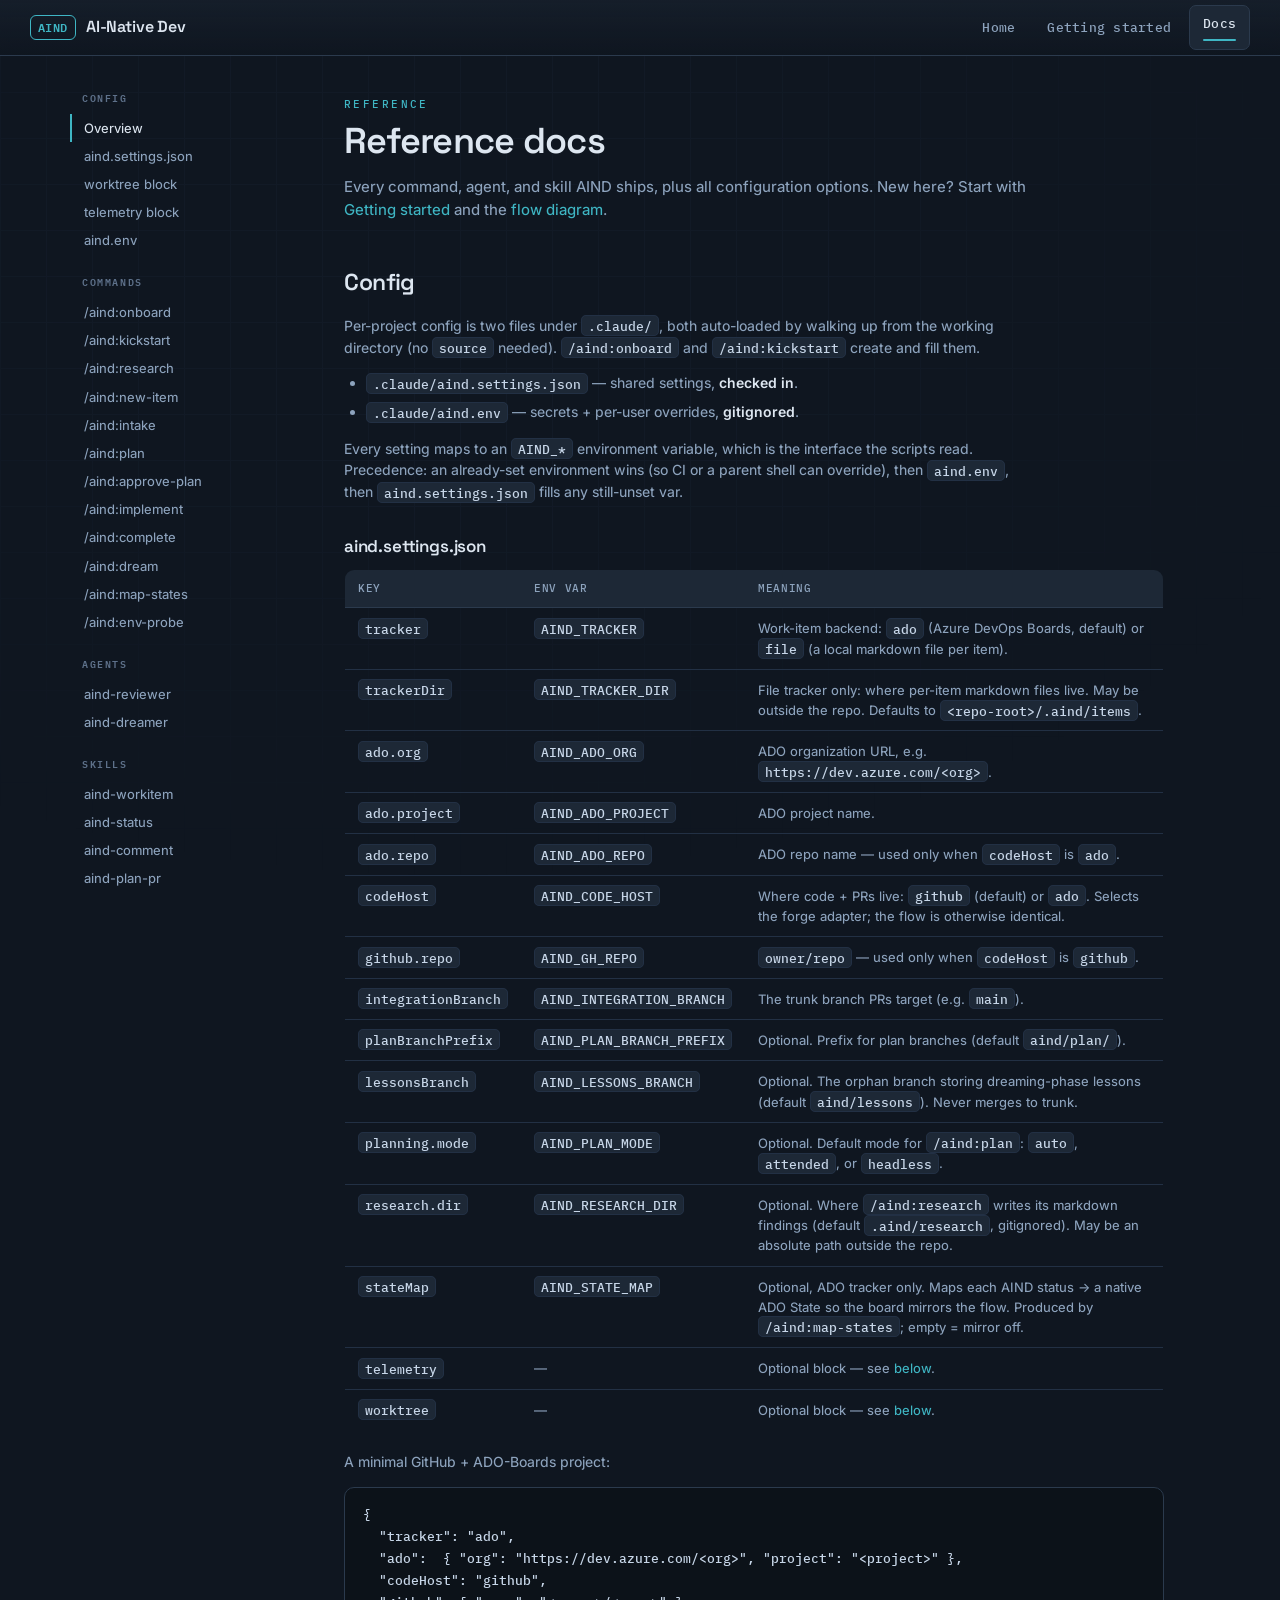
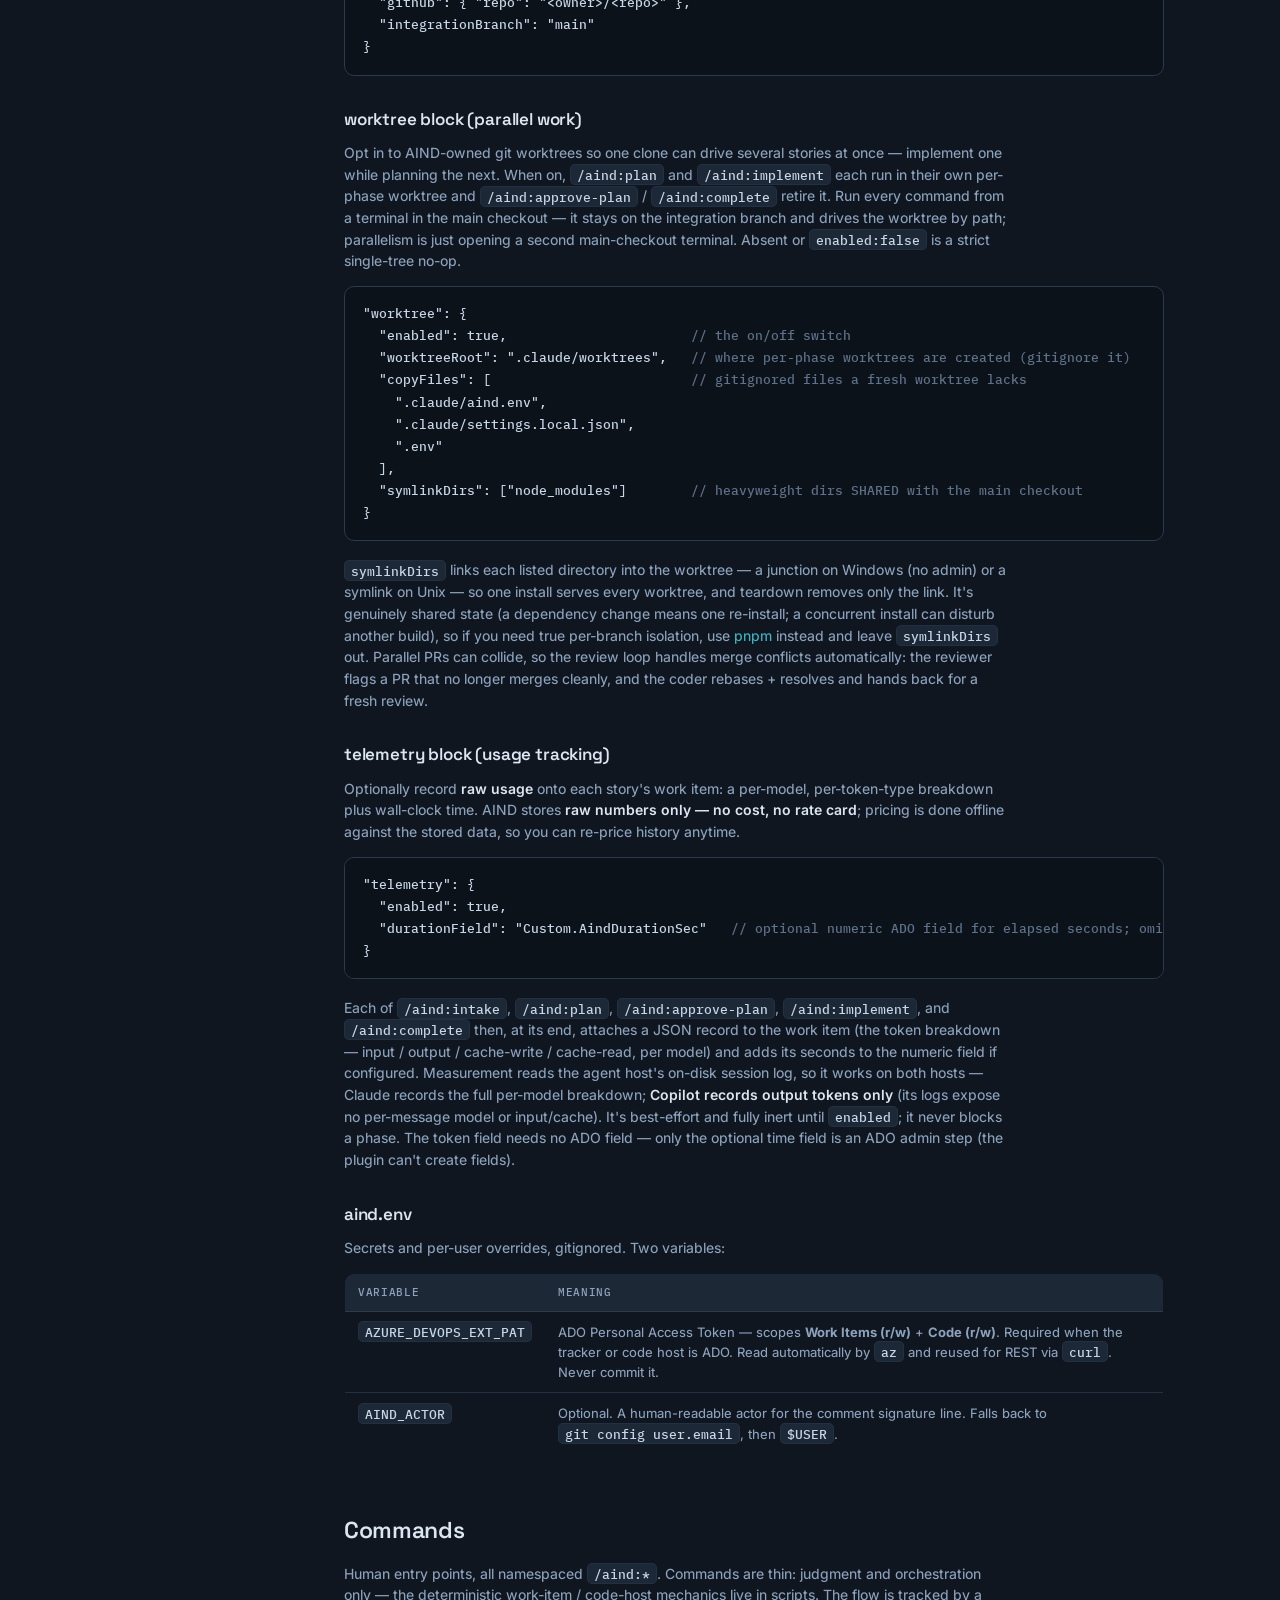
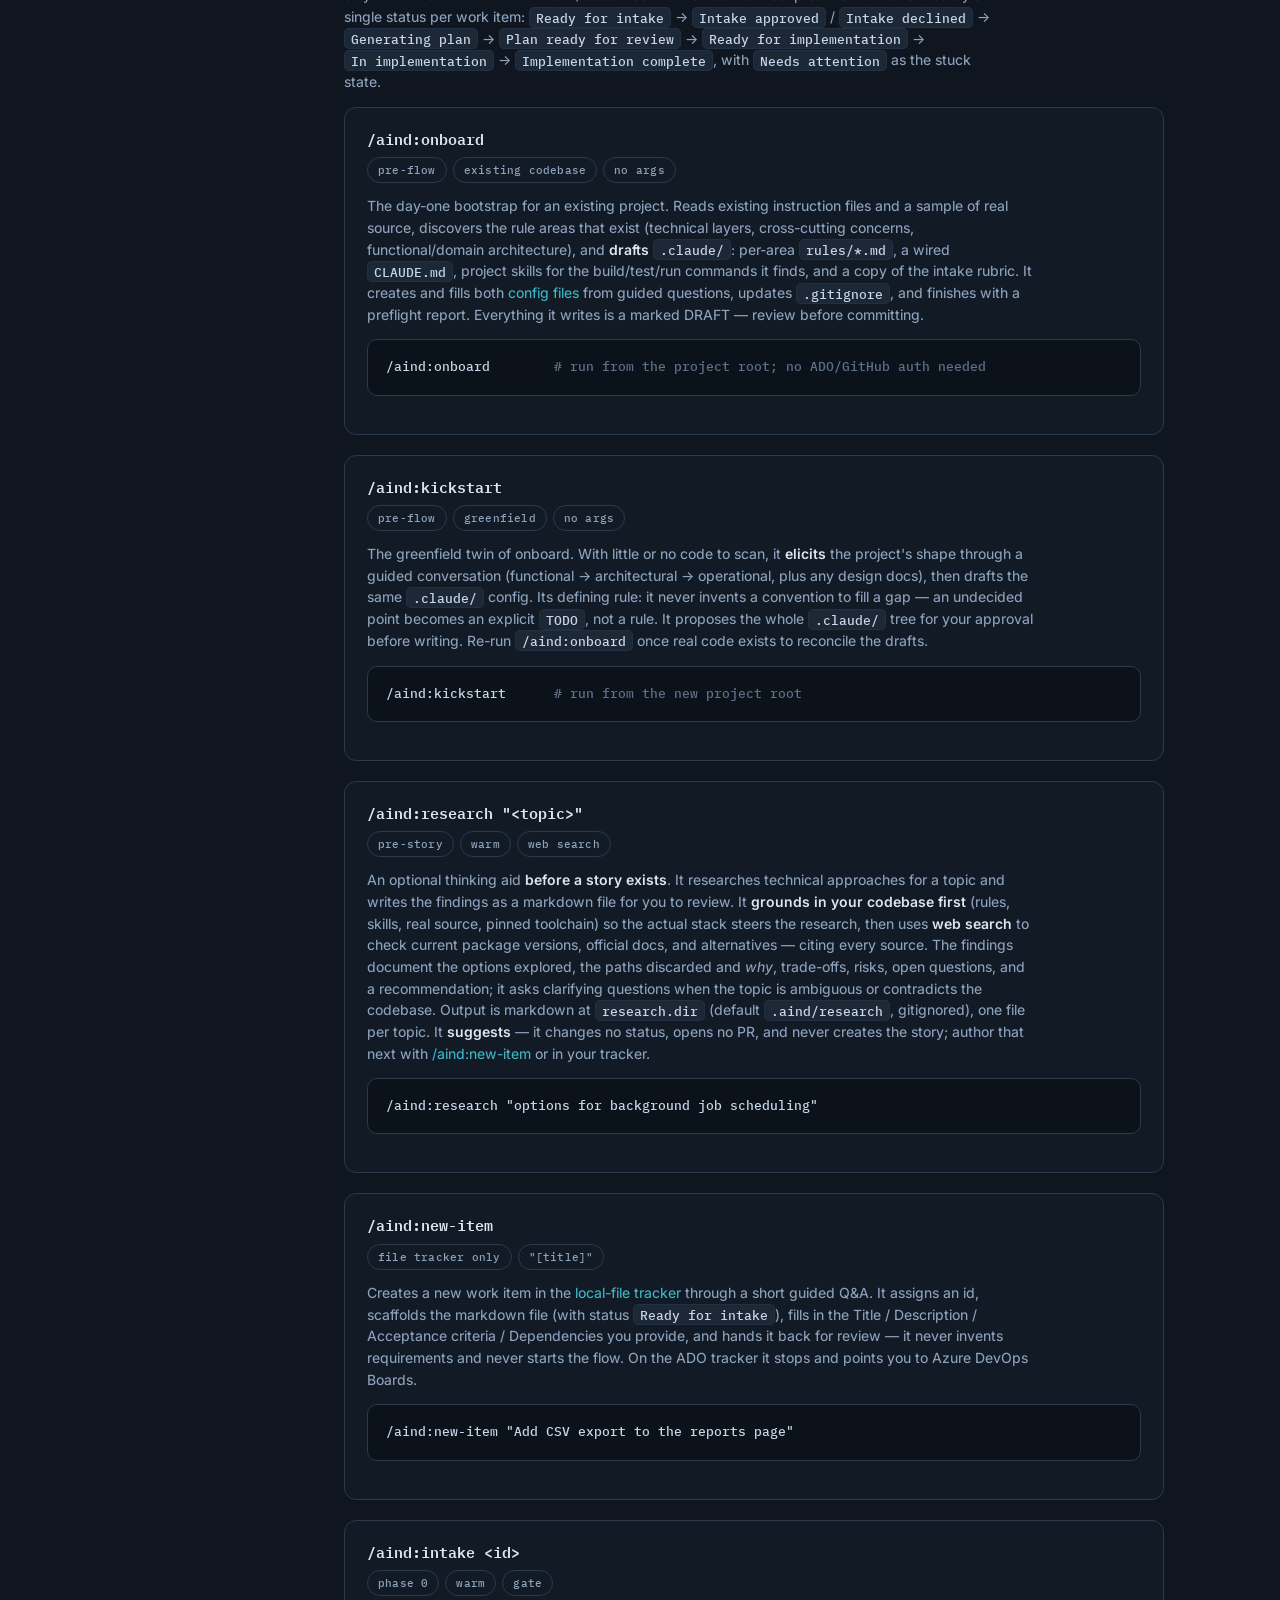
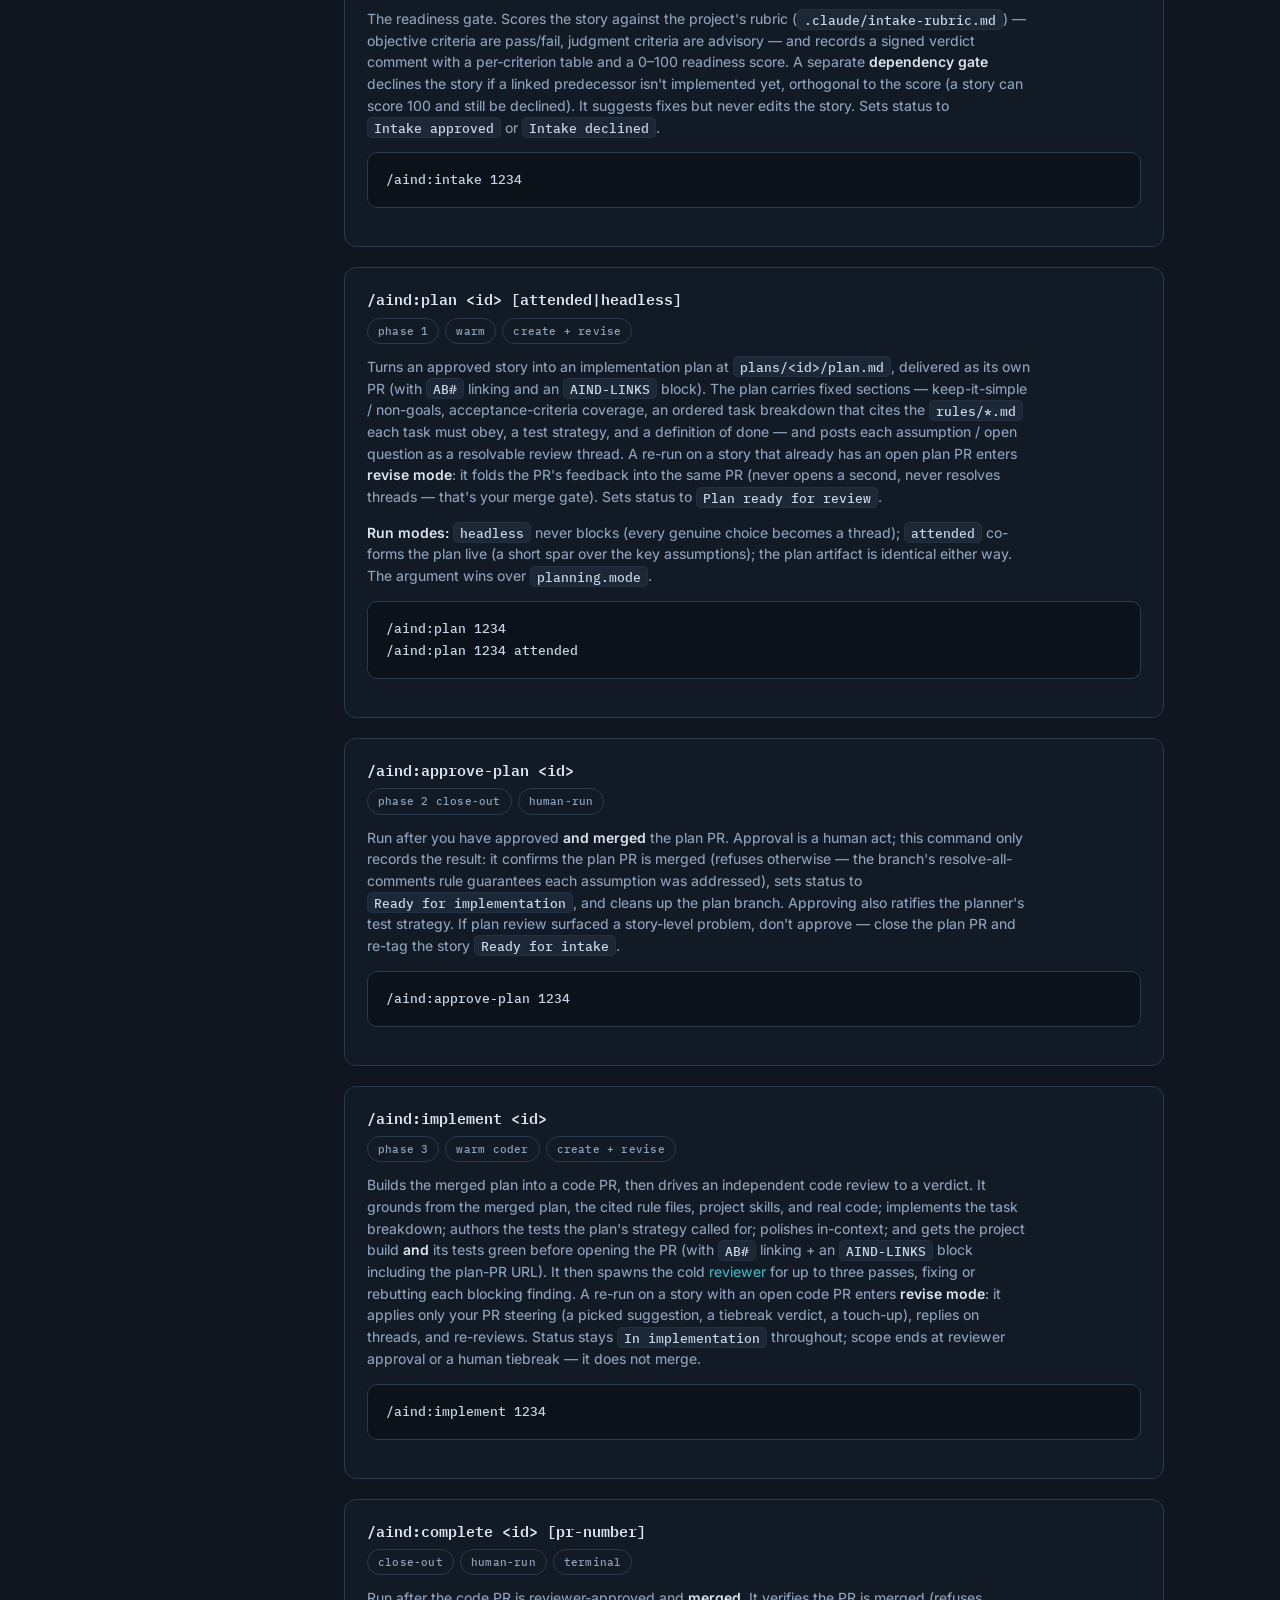
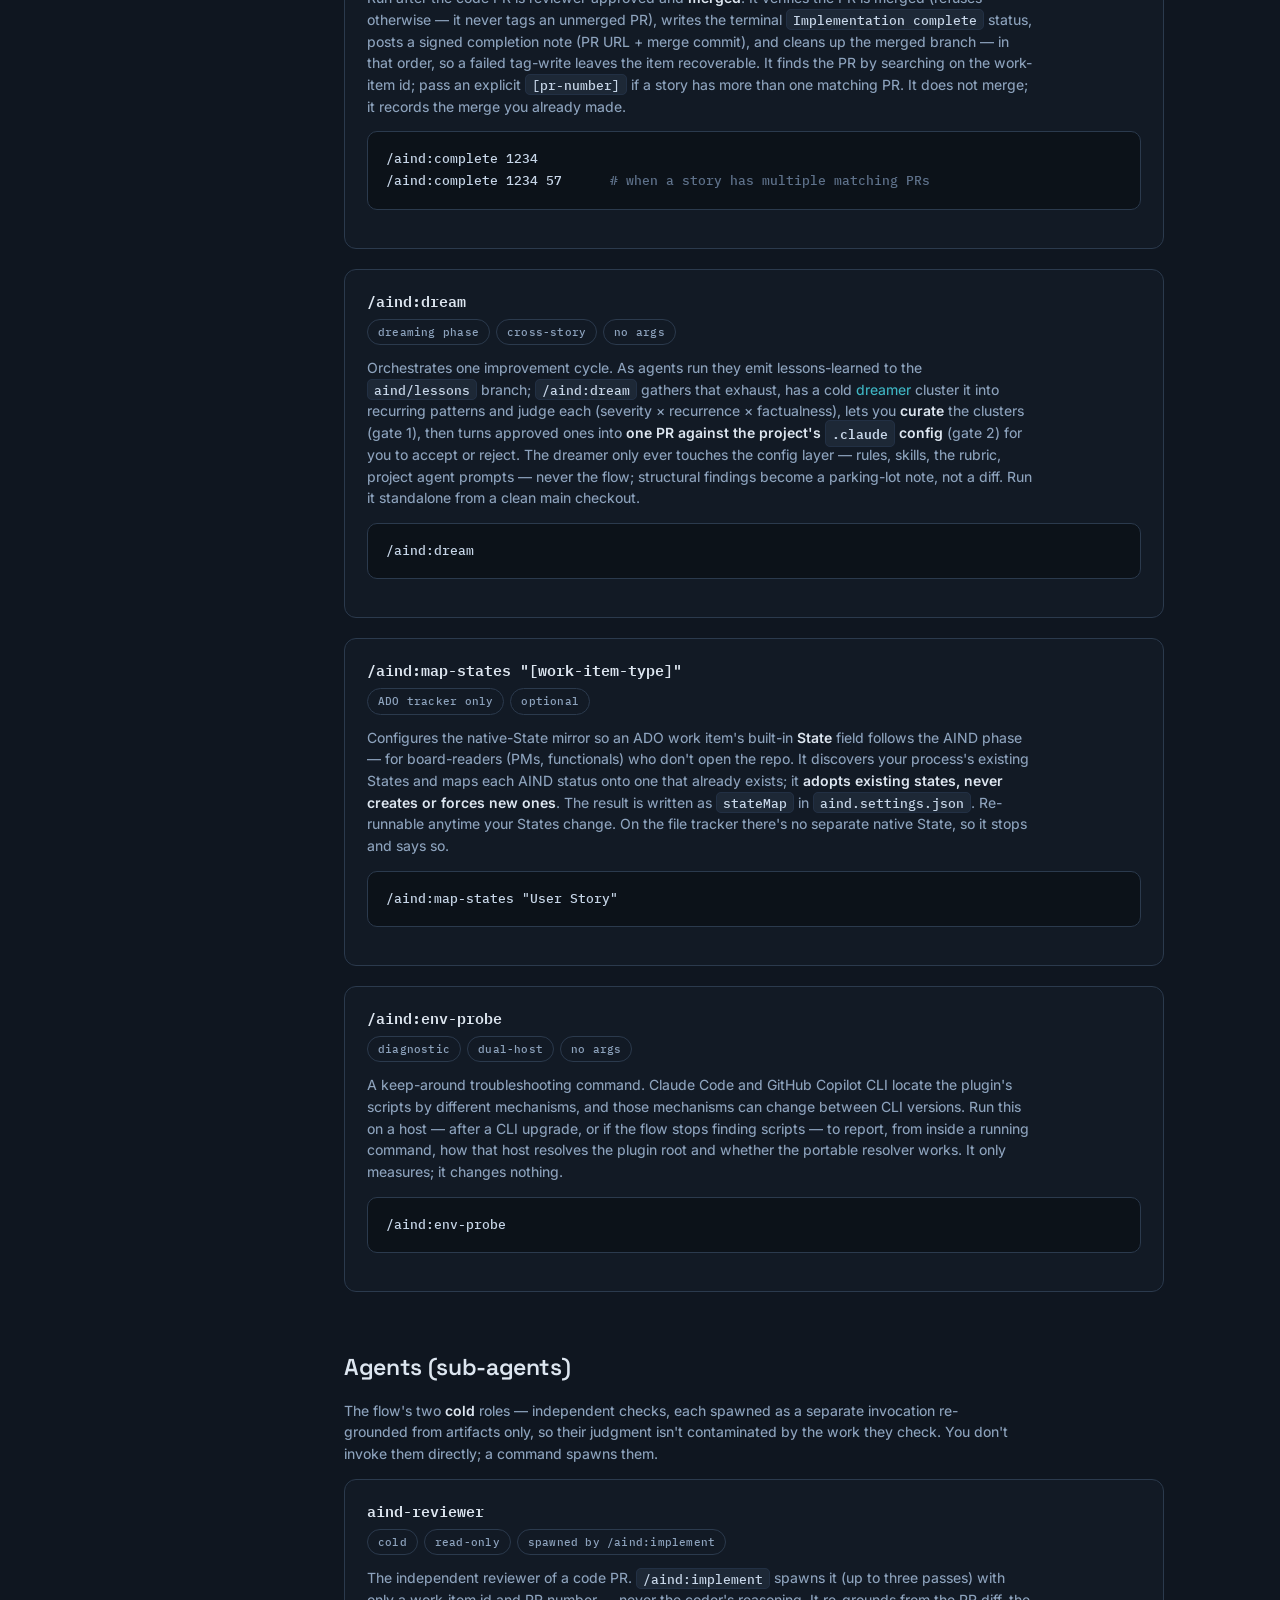
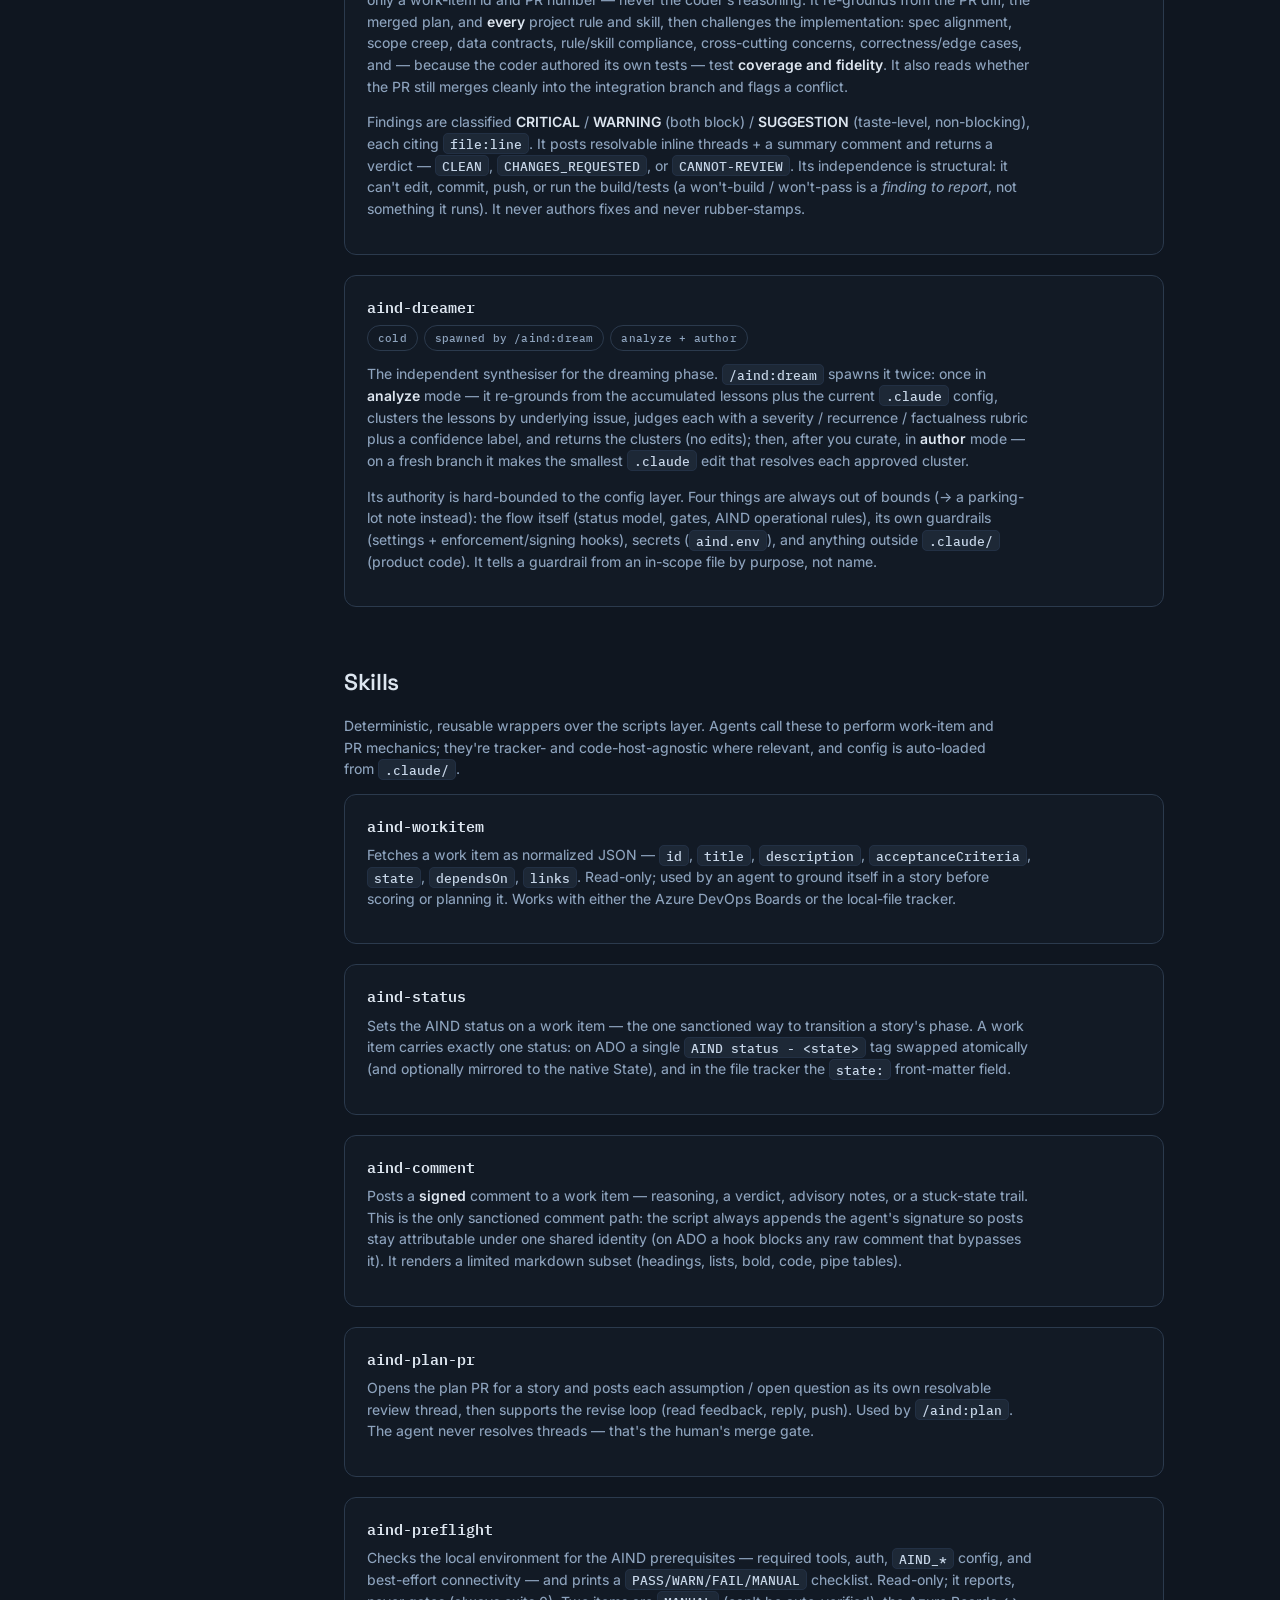
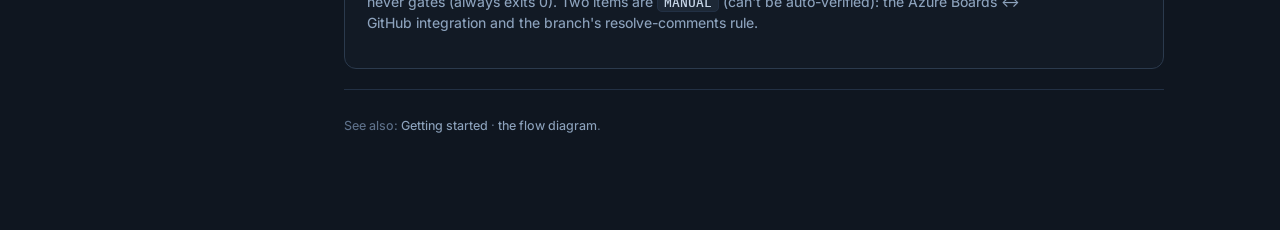
==== commit eb542244: "feat: portable plugin-root resolution across agent hosts (D49) Every command/skill/agent invoked scr" ====
--- a/docs/docs.html
+++ b/docs/docs.html
@@ -41,6 +41,7 @@
     <a href="#cmd-complete">/aind:complete</a>
     <a href="#cmd-dream">/aind:dream</a>
     <a href="#cmd-map-states">/aind:map-states</a>
+    <a href="#cmd-env-probe">/aind:env-probe</a>
 
     <div class="grouphead">Agents</div>
     <a href="#agent-reviewer">aind-reviewer</a>
@@ -361,6 +362,17 @@
       <pre><code>/aind:map-states "User Story"</code></pre>
     </div>
 
+    <div class="refcard" id="cmd-env-probe">
+      <div class="rc-head"><span class="rc-name">/aind:env-probe</span></div>
+      <div class="rc-meta"><span class="pill">diagnostic</span><span class="pill">dual-host</span><span class="pill">no args</span></div>
+      <p>A keep-around troubleshooting command. Claude Code and GitHub Copilot CLI locate the plugin's
+      scripts by different mechanisms, and those mechanisms can change between CLI versions. Run this
+      on a host — after a CLI upgrade, or if the flow stops finding scripts — to report, from inside a
+      running command, how that host resolves the plugin root and whether the portable resolver
+      works. It only measures; it changes nothing.</p>
+      <pre><code>/aind:env-probe</code></pre>
+    </div>
+
     <!-- ==================== AGENTS ==================== -->
     <h2 id="agents">Agents (sub-agents)</h2>
     <p>The flow's two <strong>cold</strong> roles — independent checks, each spawned as a separate
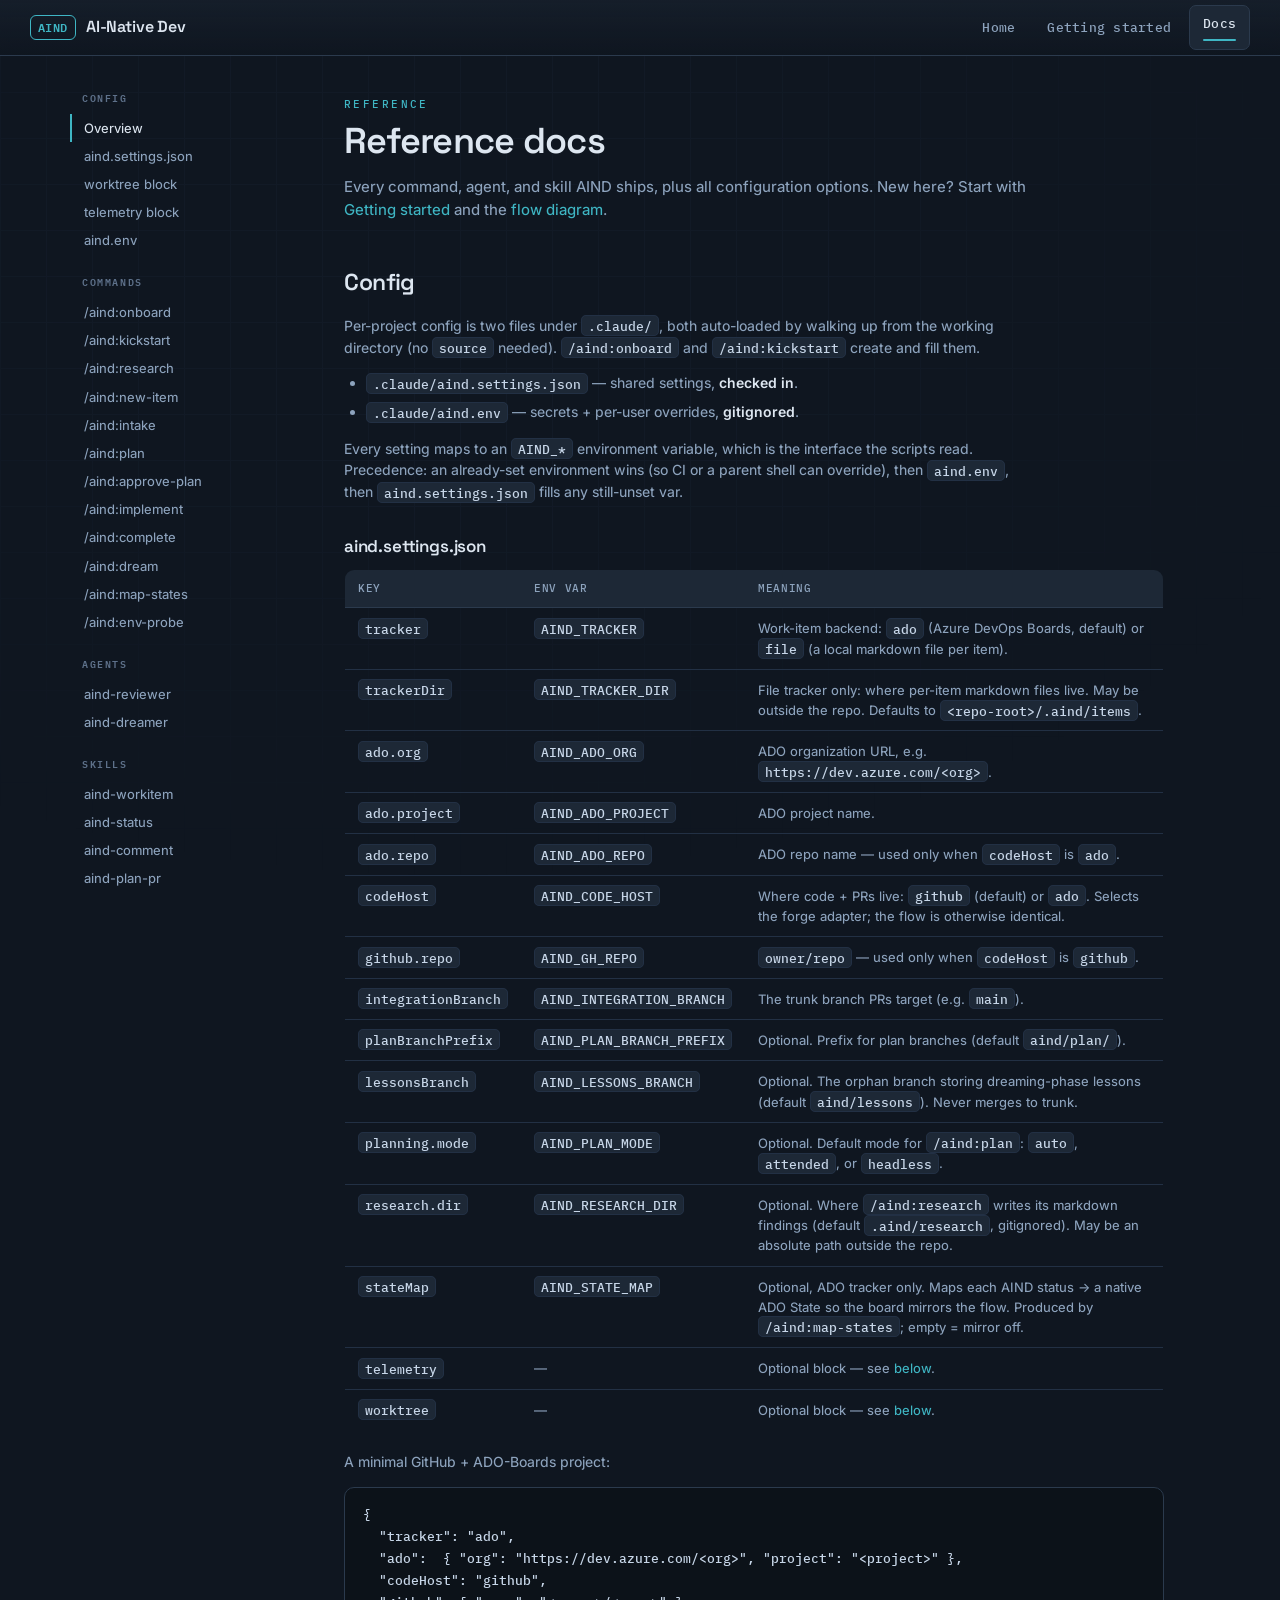
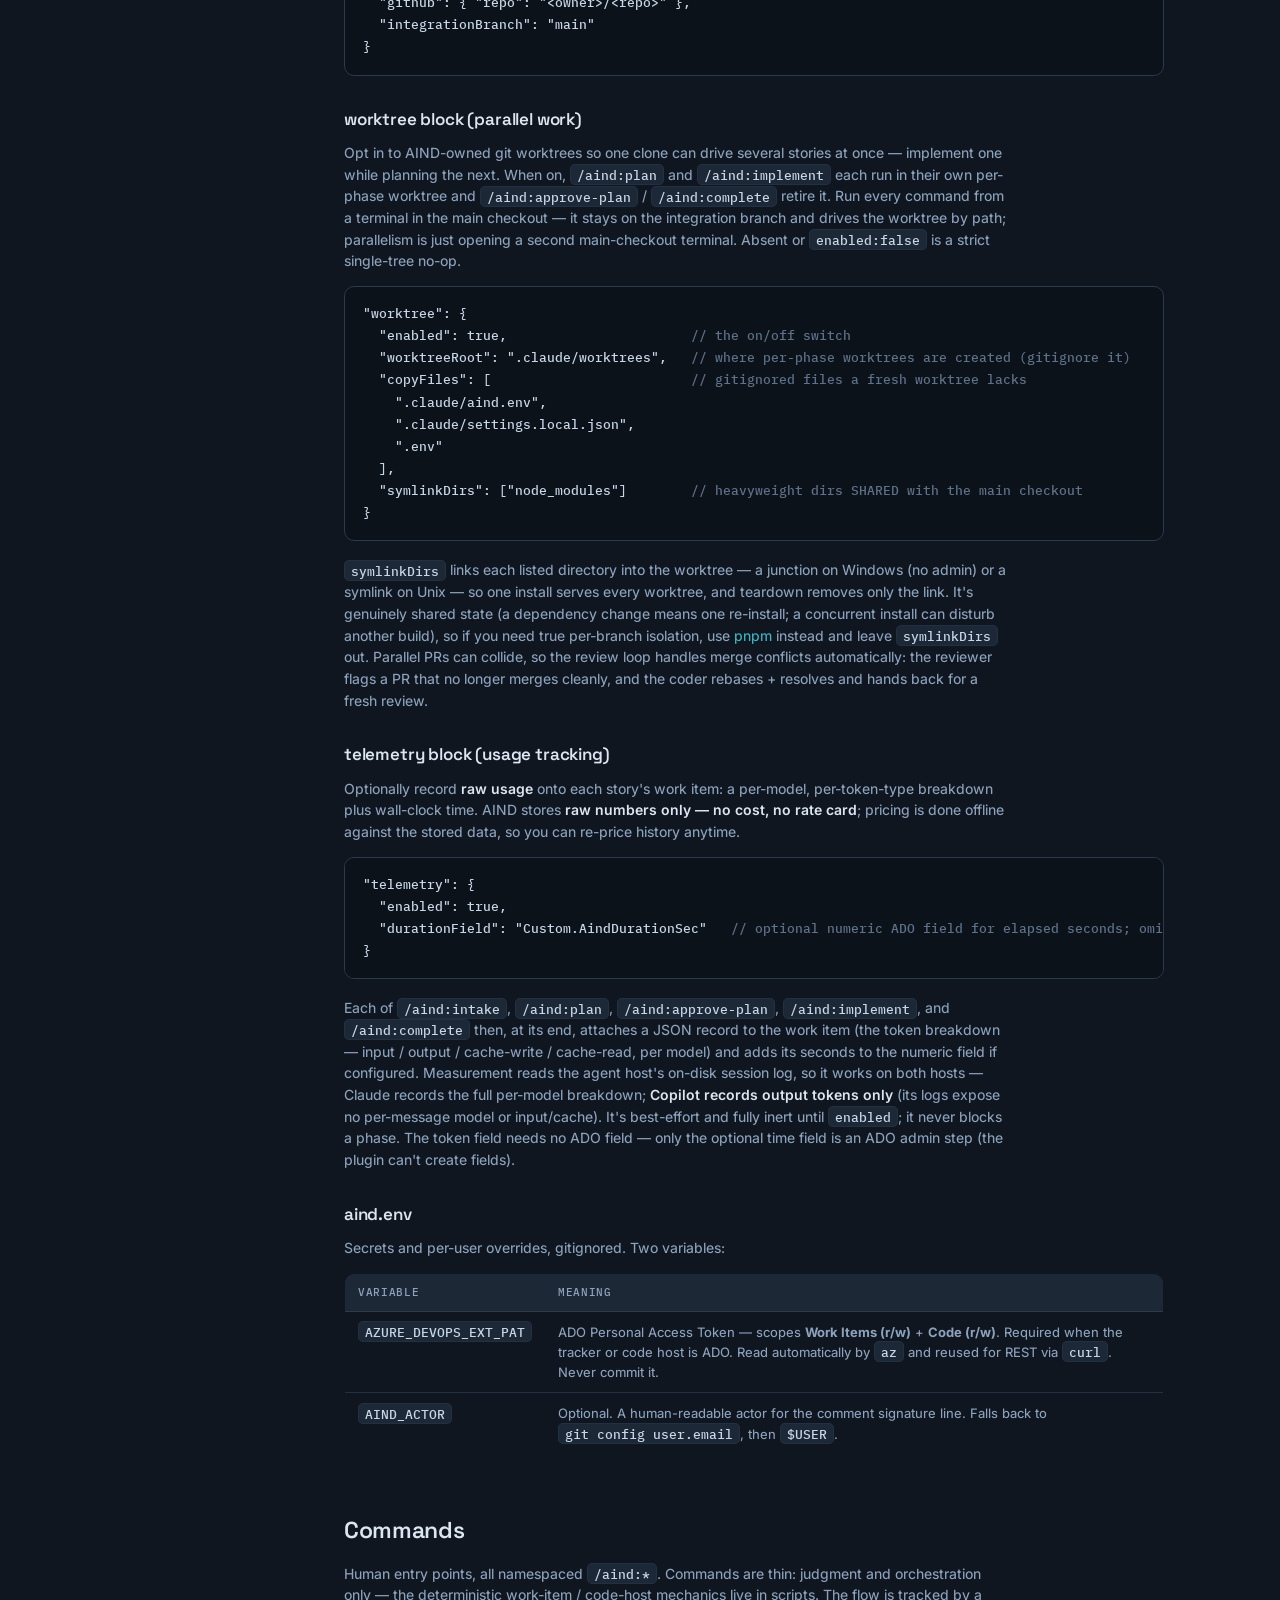
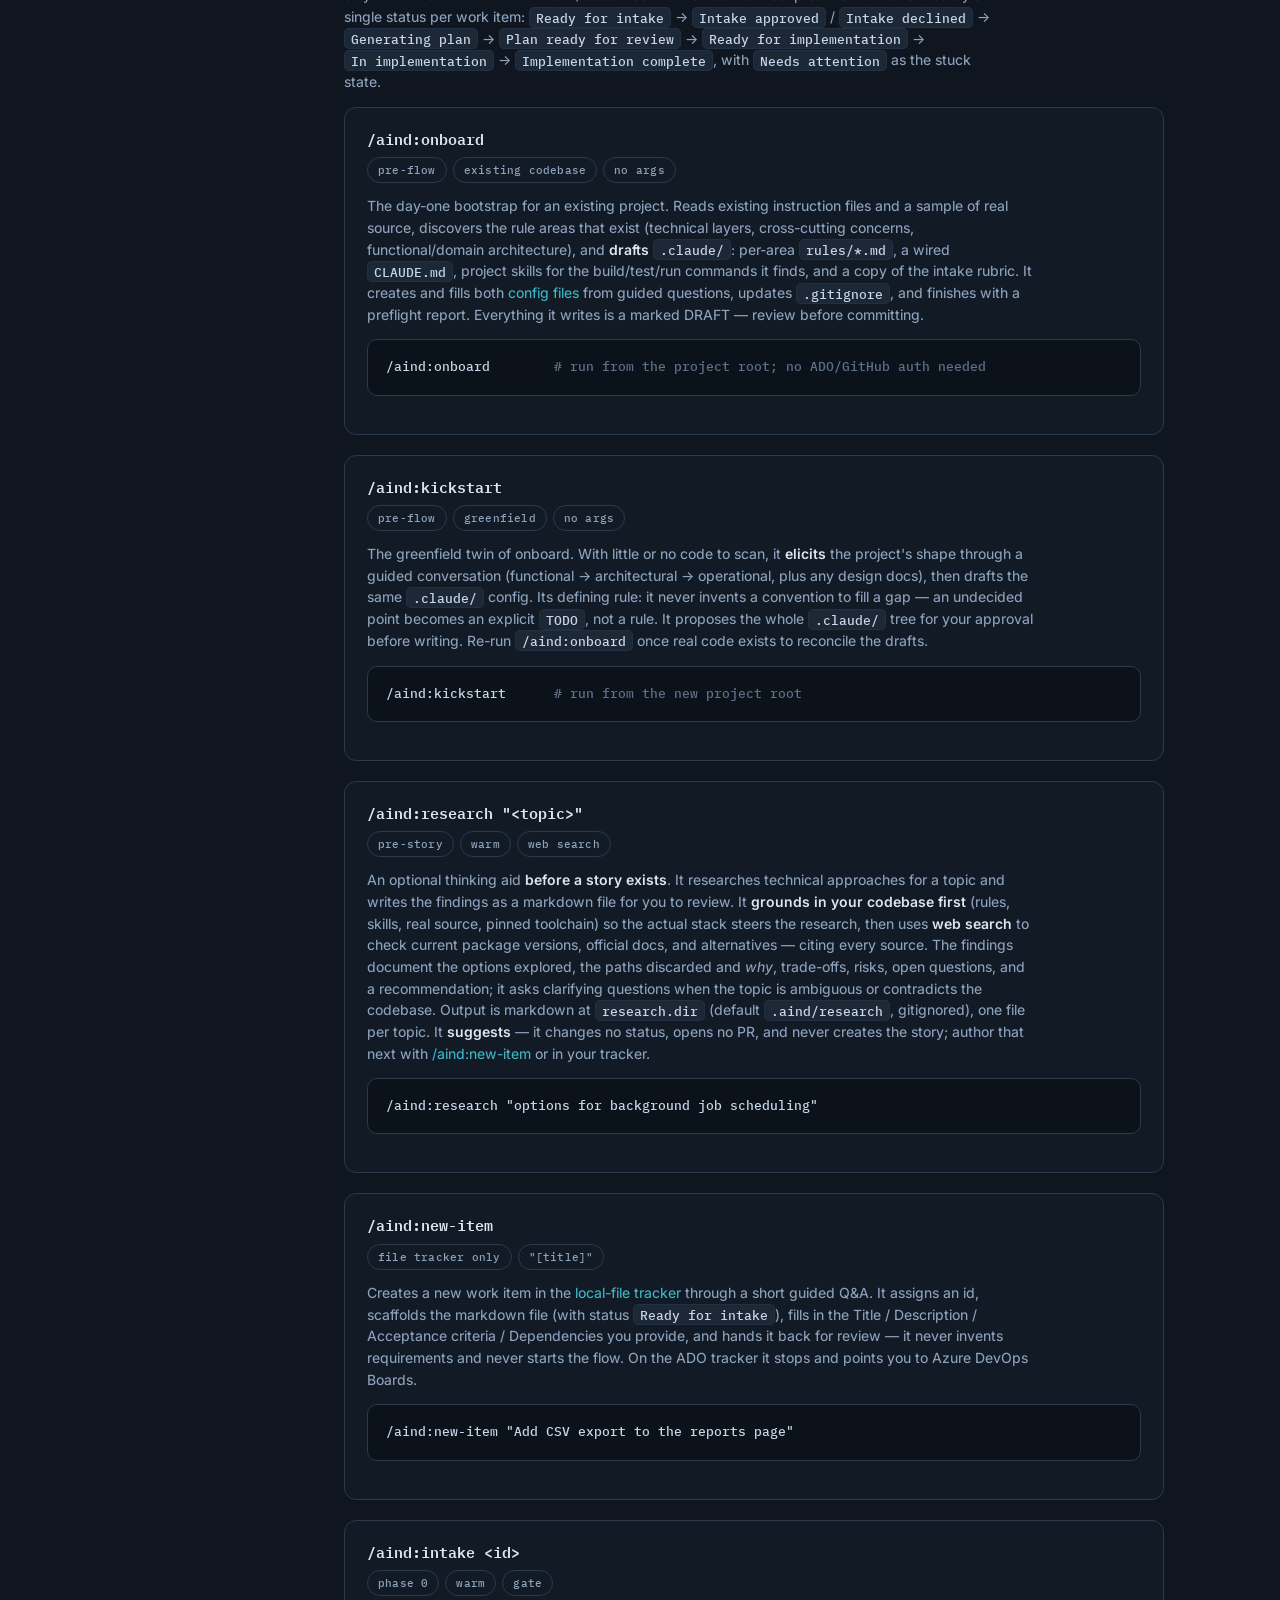
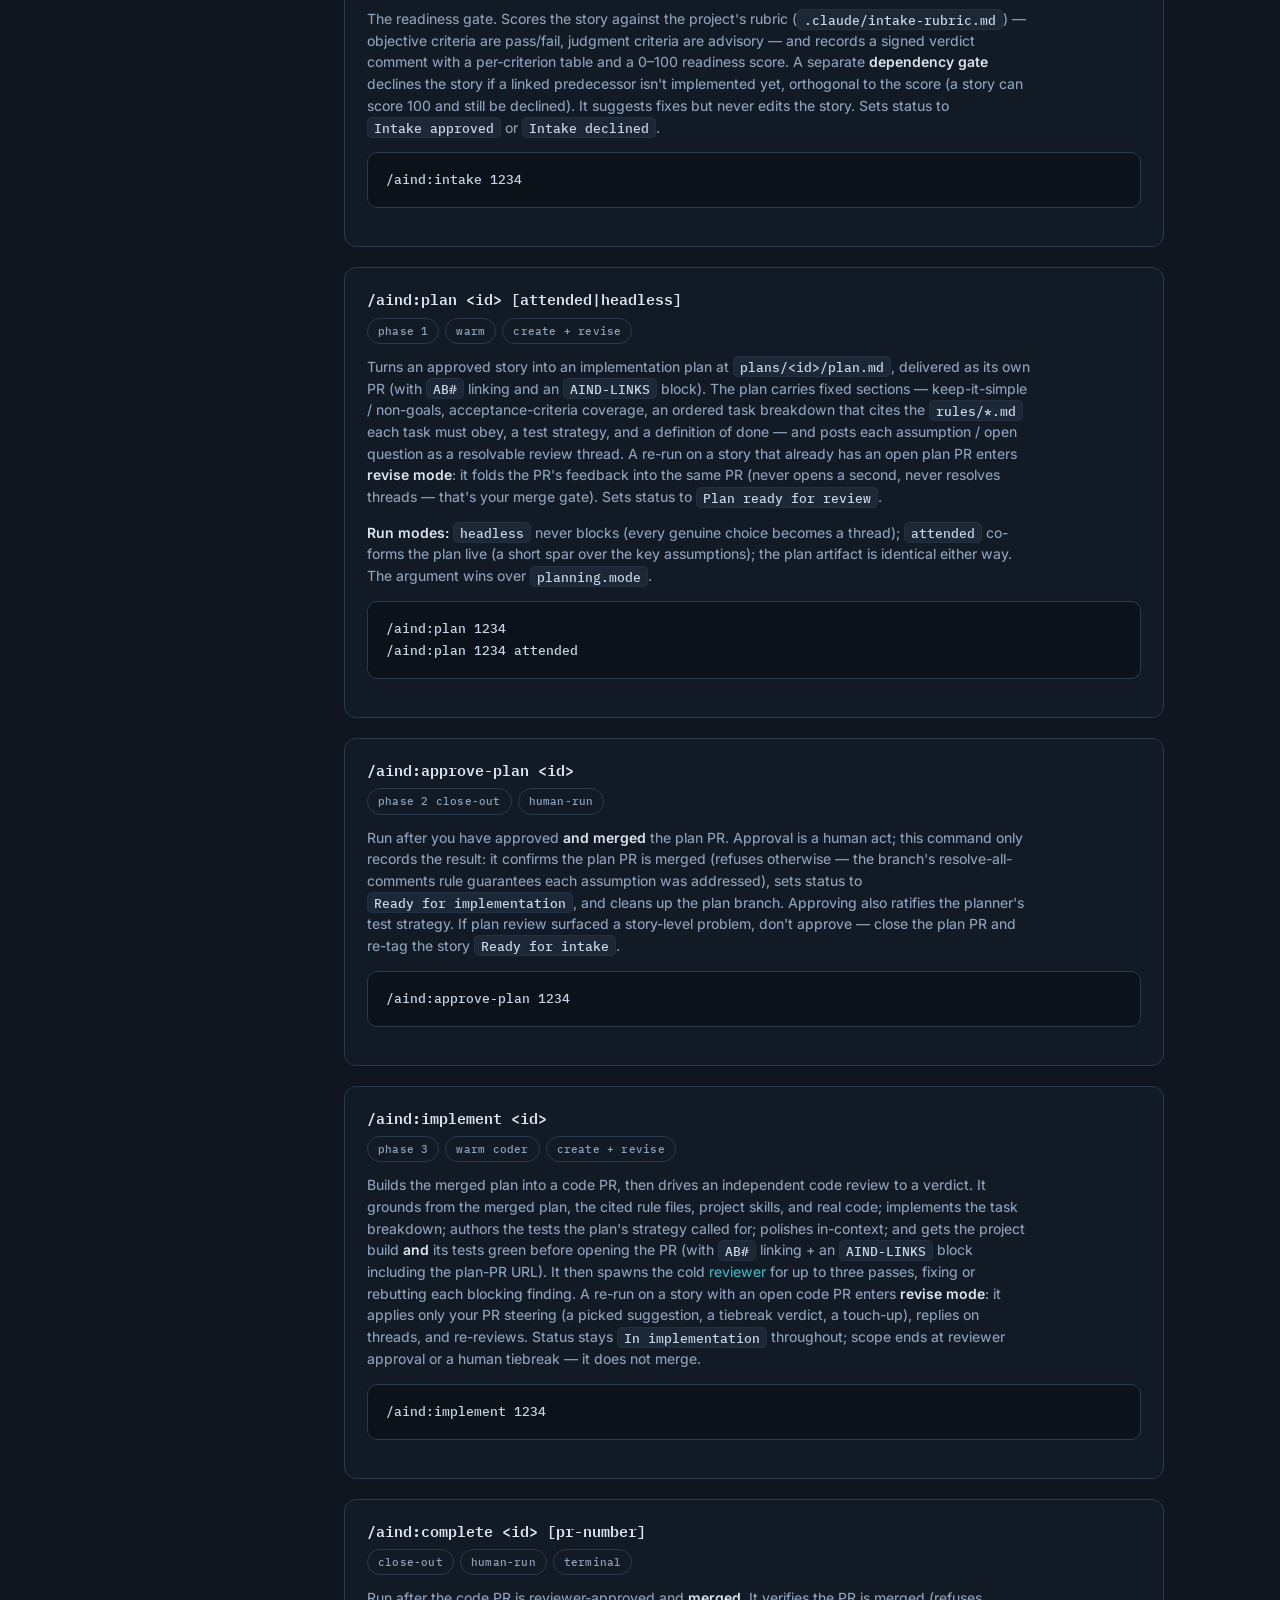
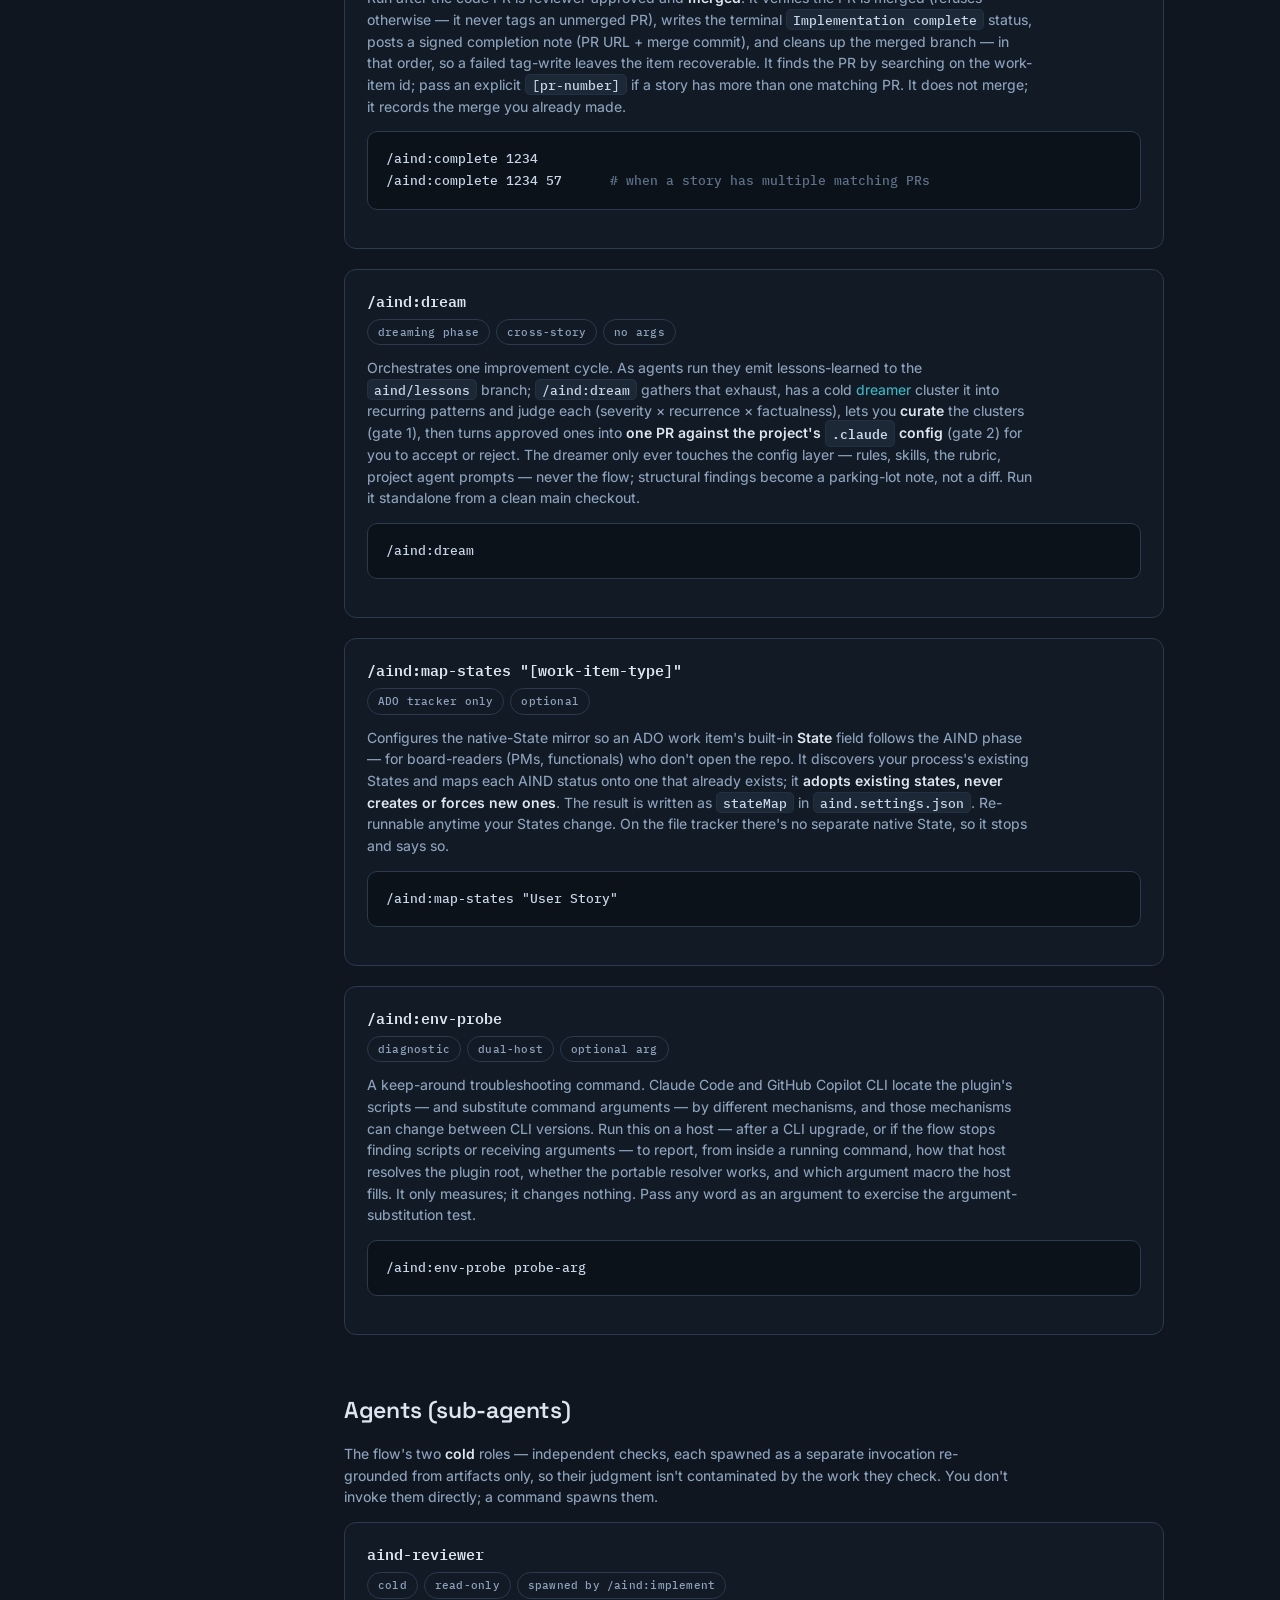
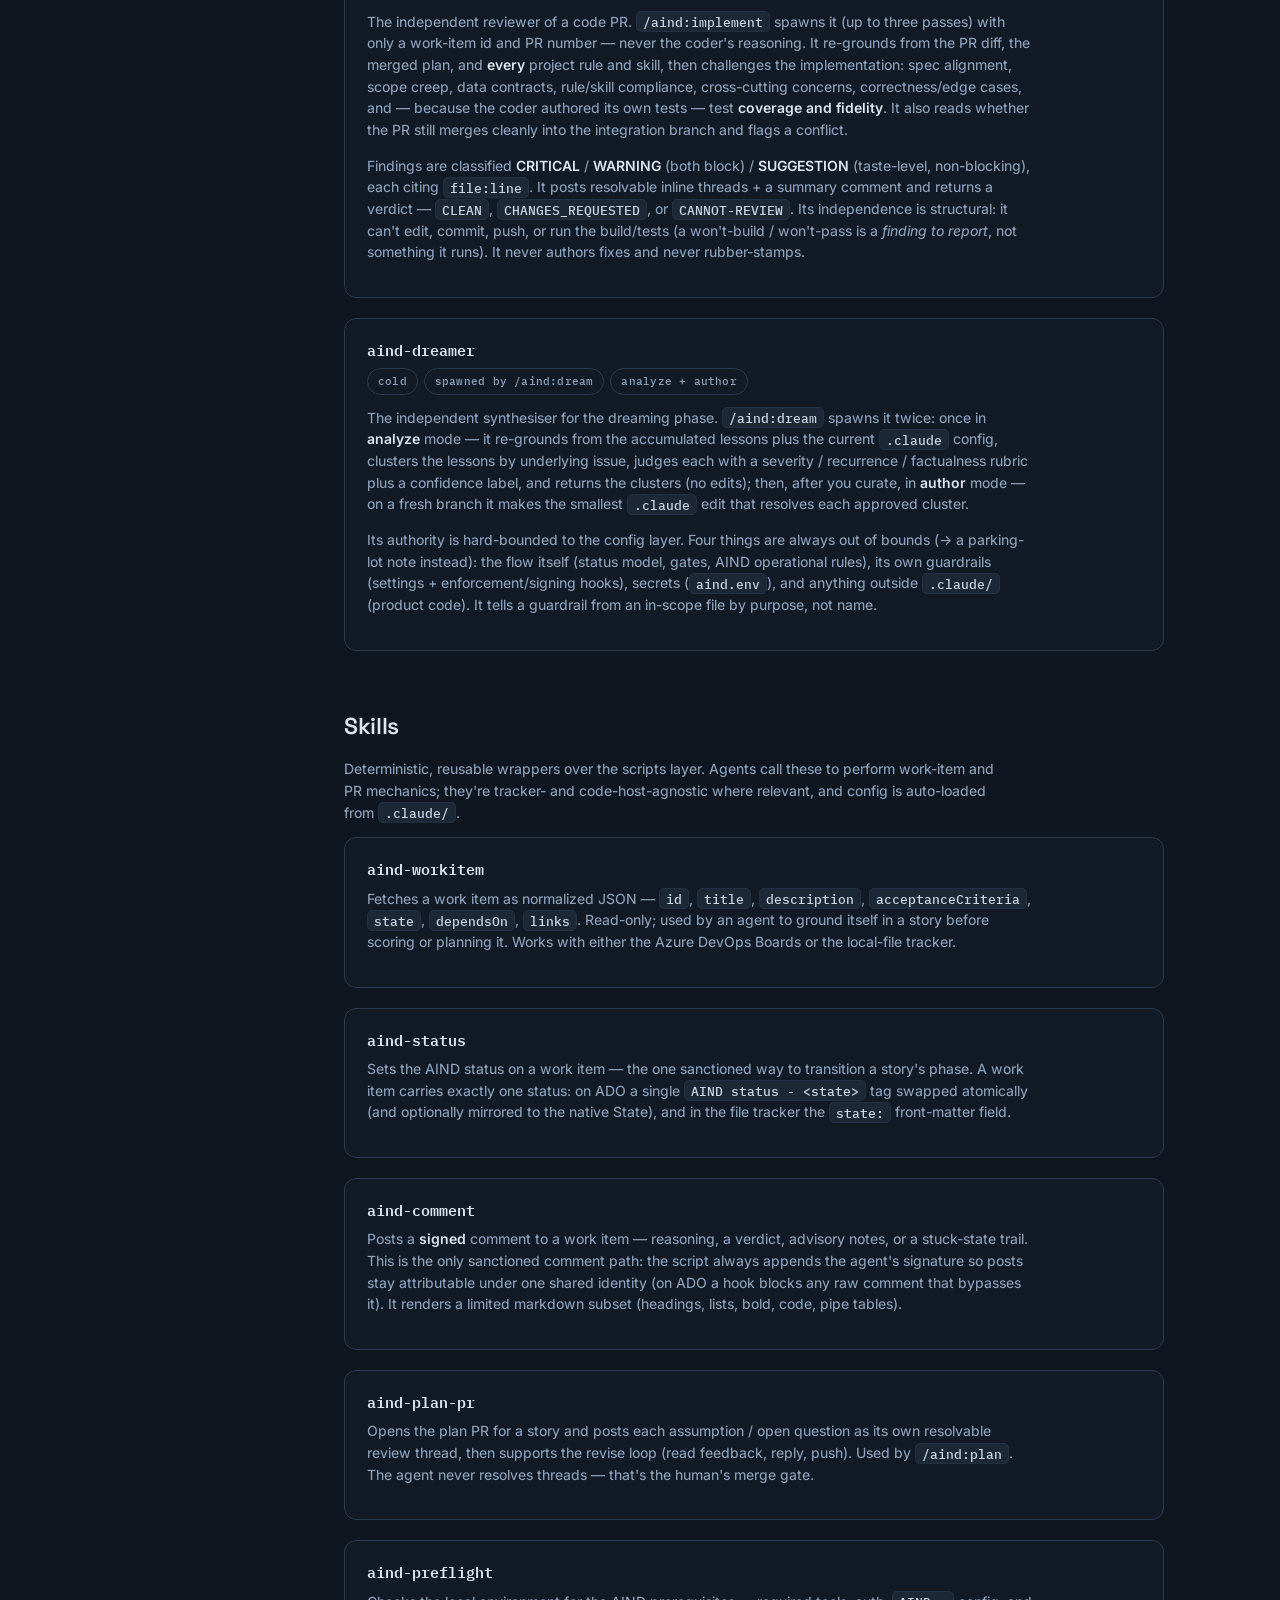
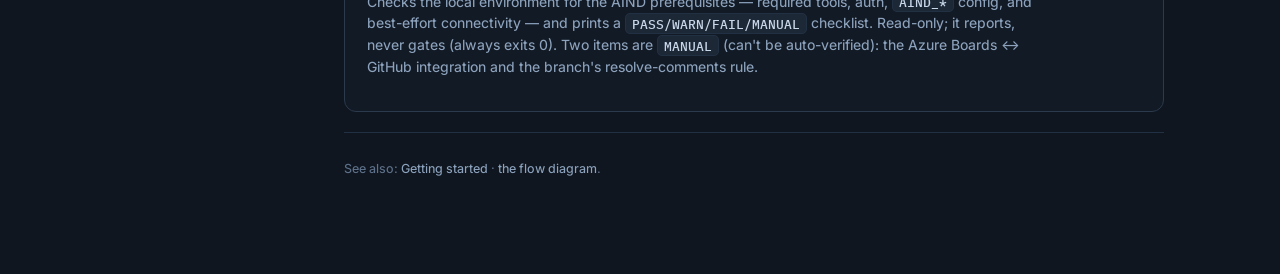
==== commit 81dda7fb: "feat: portable command arguments across agent hosts (D50) Commands identified the work item with the" ====
--- a/docs/docs.html
+++ b/docs/docs.html
@@ -364,13 +364,15 @@
 
     <div class="refcard" id="cmd-env-probe">
       <div class="rc-head"><span class="rc-name">/aind:env-probe</span></div>
-      <div class="rc-meta"><span class="pill">diagnostic</span><span class="pill">dual-host</span><span class="pill">no args</span></div>
+      <div class="rc-meta"><span class="pill">diagnostic</span><span class="pill">dual-host</span><span class="pill">optional arg</span></div>
       <p>A keep-around troubleshooting command. Claude Code and GitHub Copilot CLI locate the plugin's
-      scripts by different mechanisms, and those mechanisms can change between CLI versions. Run this
-      on a host — after a CLI upgrade, or if the flow stops finding scripts — to report, from inside a
-      running command, how that host resolves the plugin root and whether the portable resolver
-      works. It only measures; it changes nothing.</p>
-      <pre><code>/aind:env-probe</code></pre>
+      scripts — and substitute command arguments — by different mechanisms, and those mechanisms can
+      change between CLI versions. Run this on a host — after a CLI upgrade, or if the flow stops
+      finding scripts or receiving arguments — to report, from inside a running command, how that host
+      resolves the plugin root, whether the portable resolver works, and which argument macro the host
+      fills. It only measures; it changes nothing. Pass any word as an argument to exercise the
+      argument-substitution test.</p>
+      <pre><code>/aind:env-probe probe-arg</code></pre>
     </div>
 
     <!-- ==================== AGENTS ==================== -->
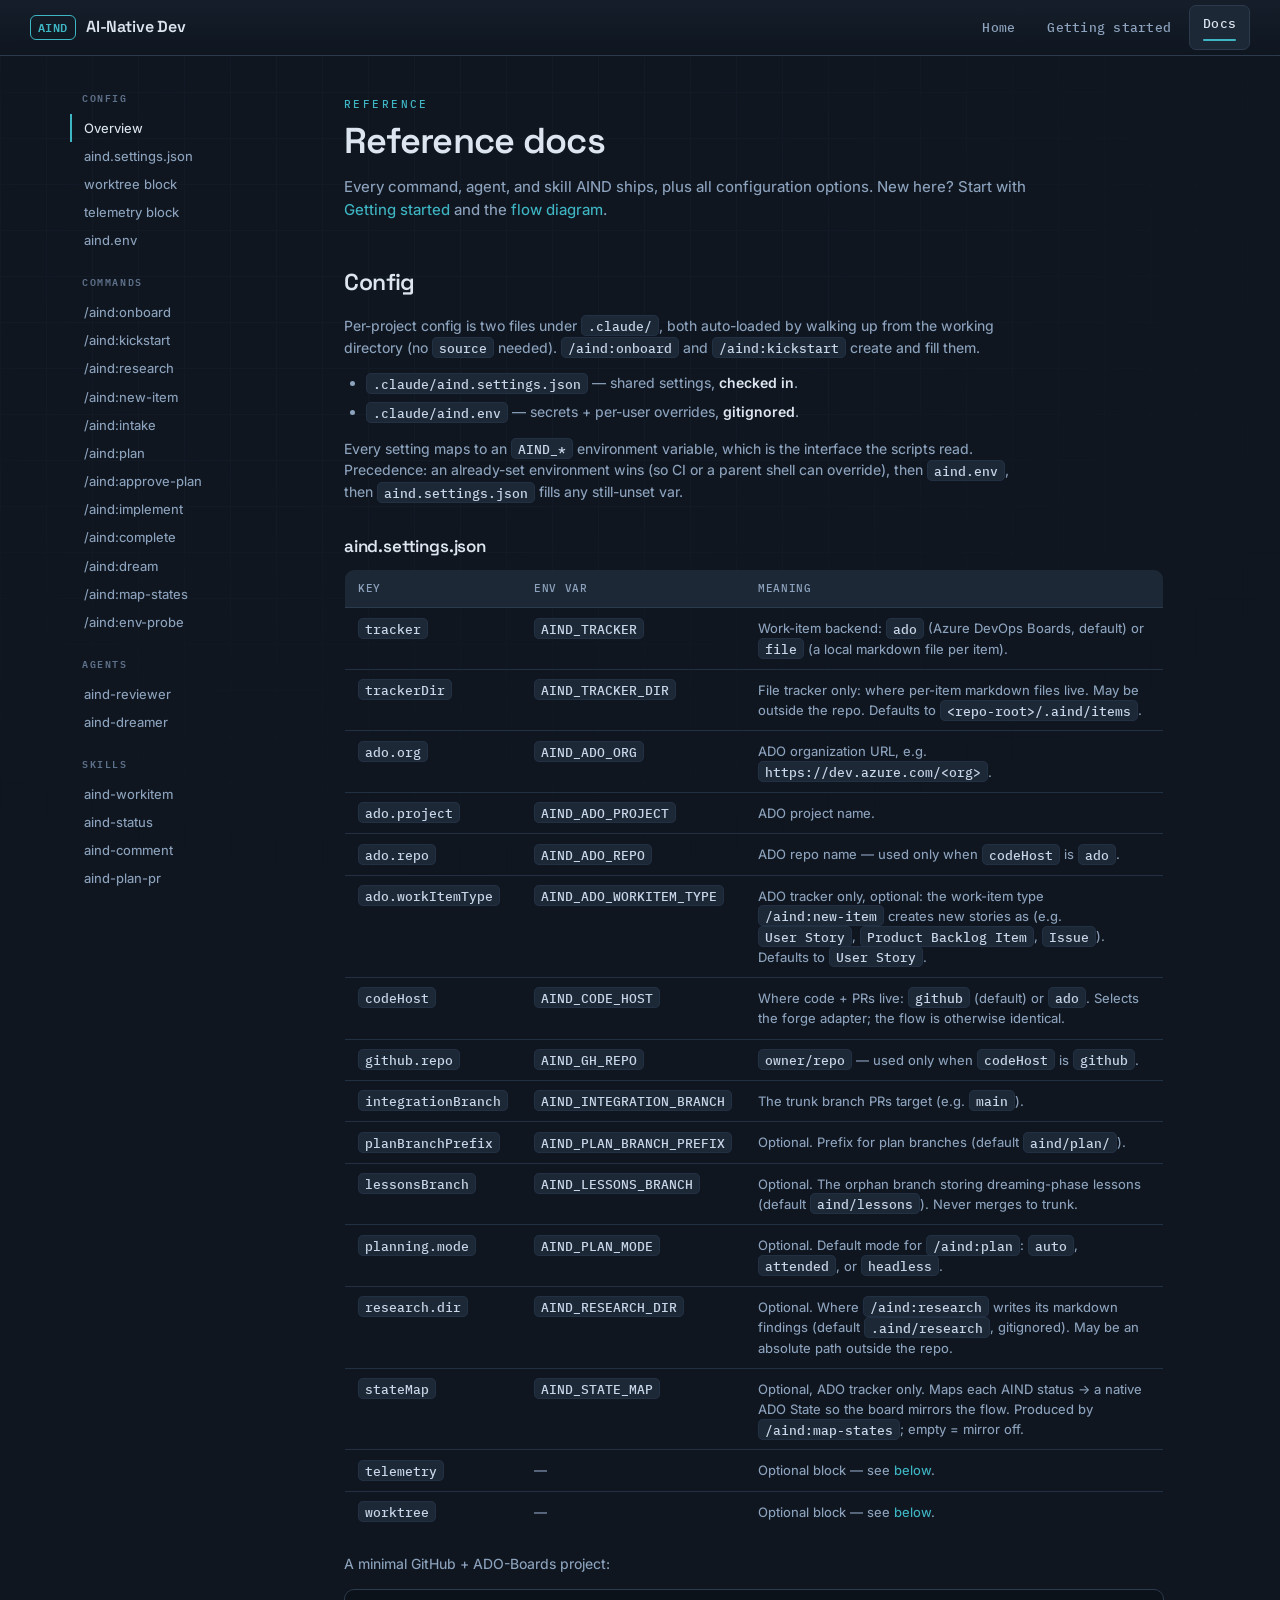
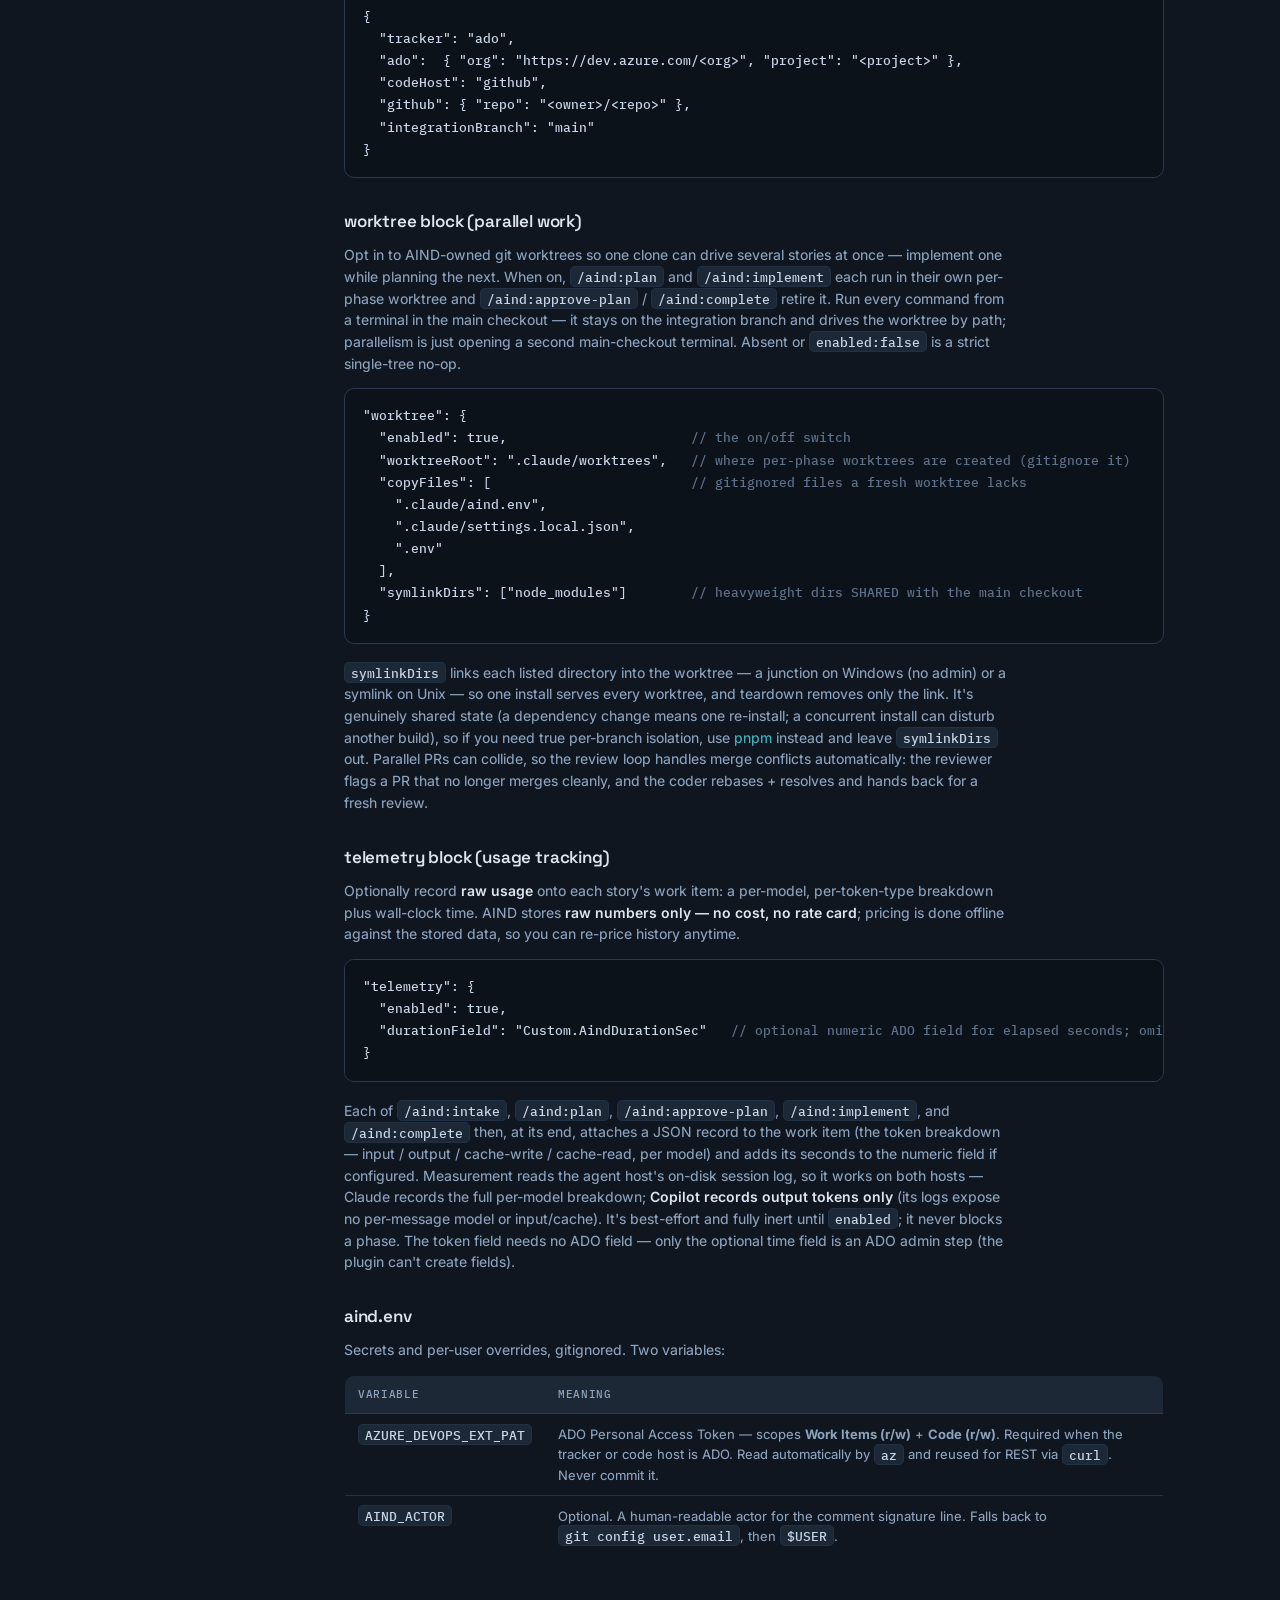
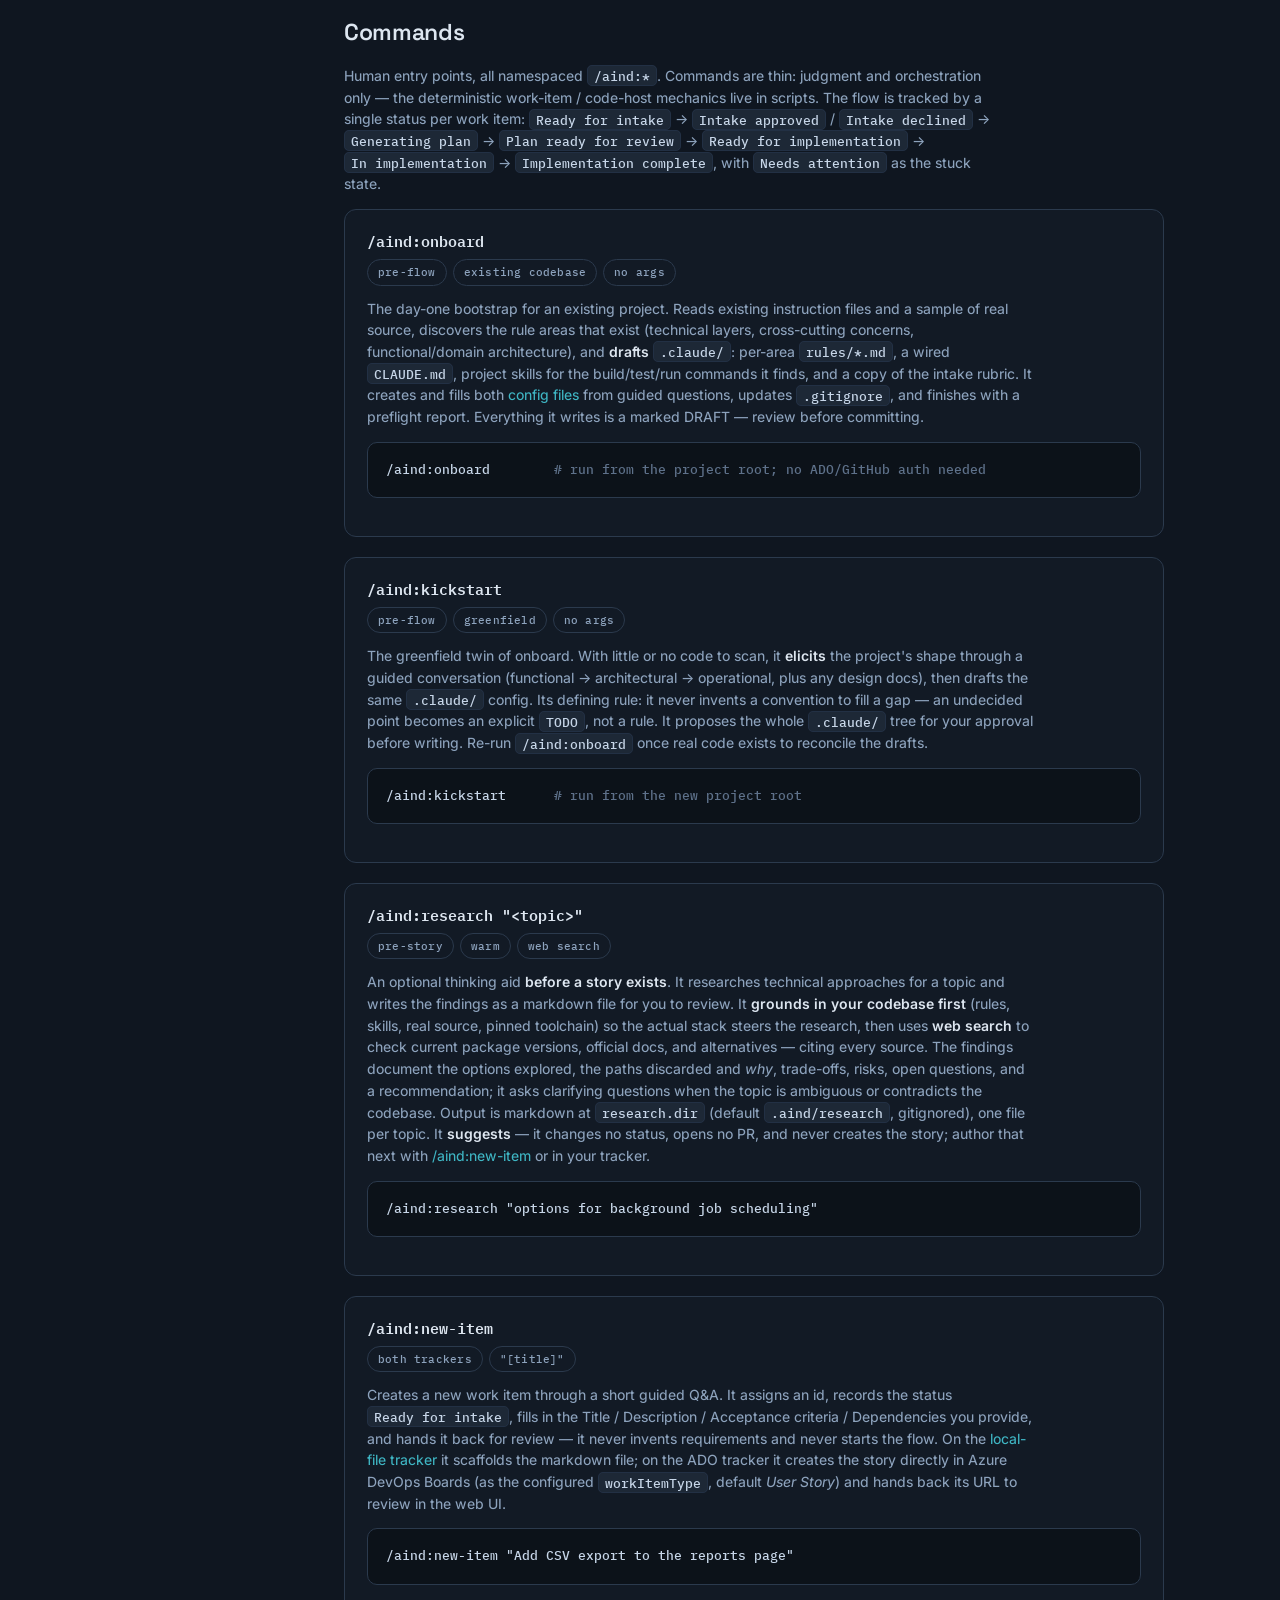
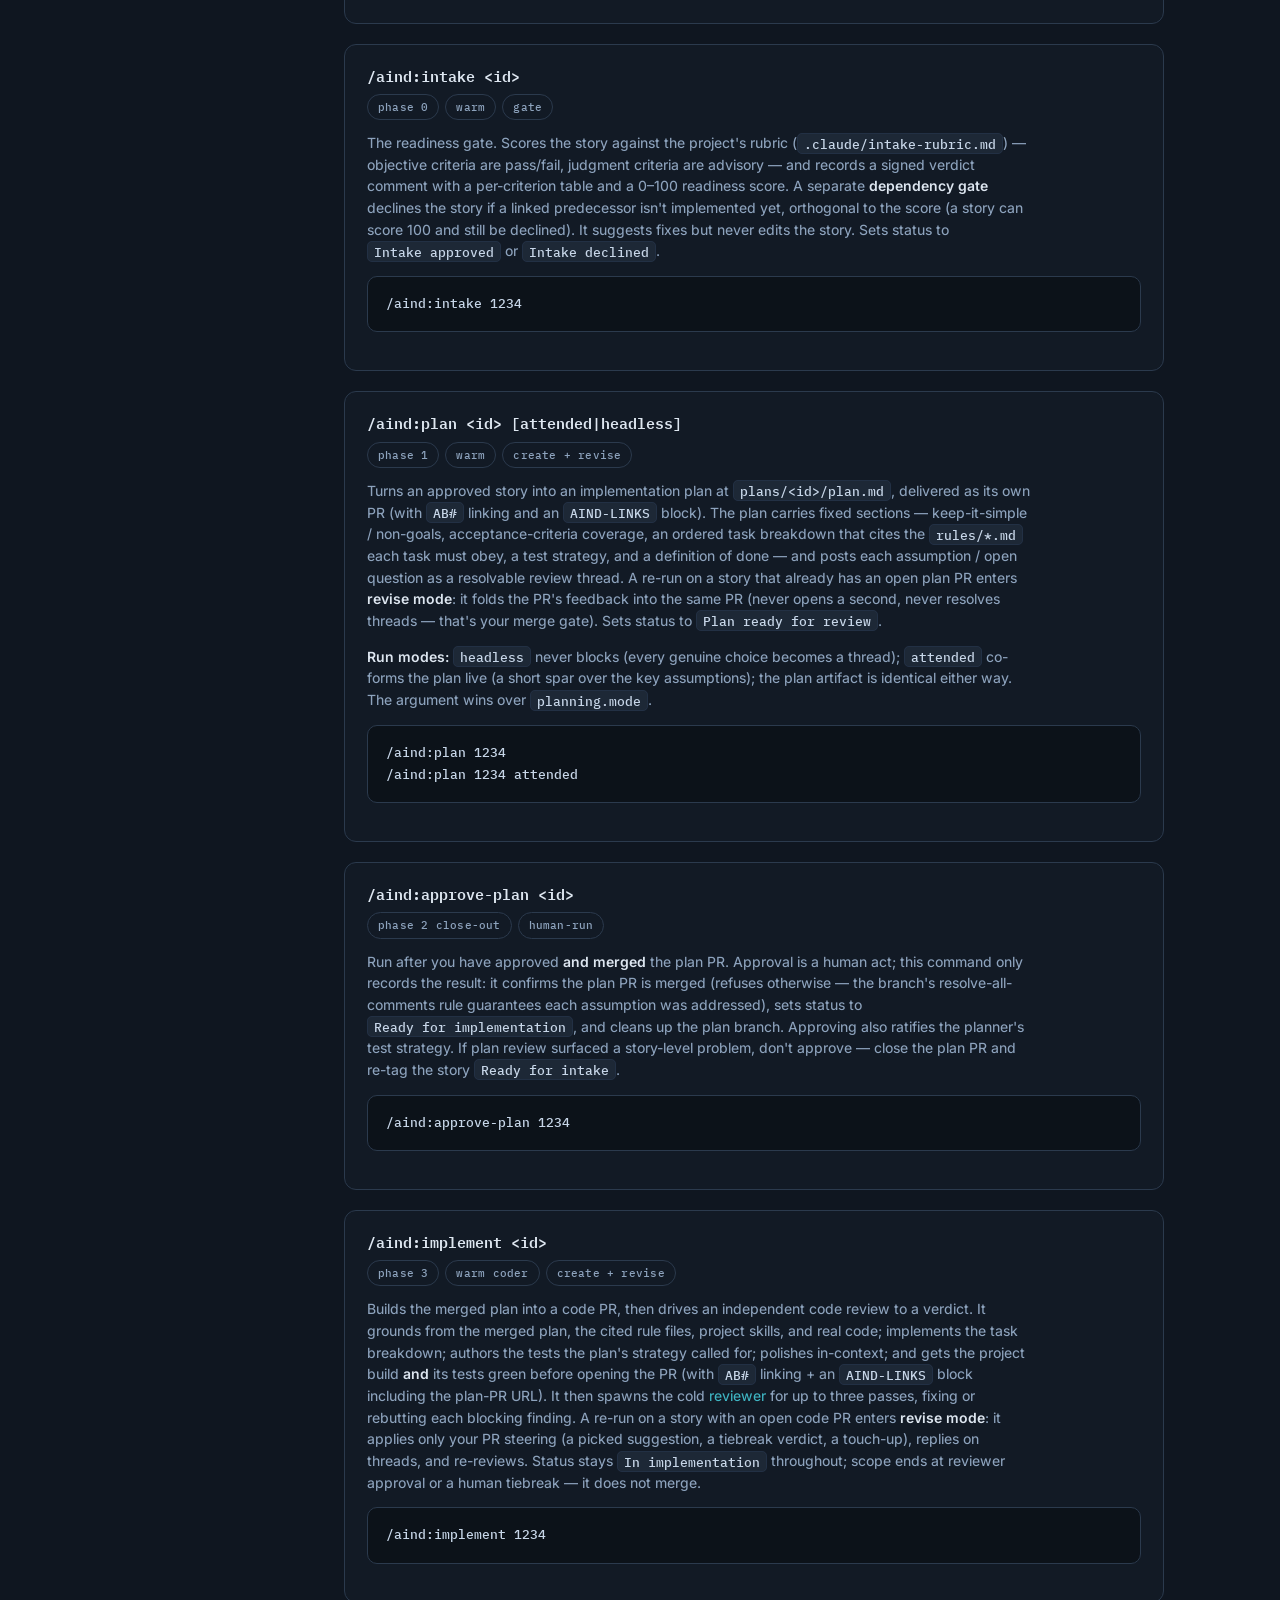
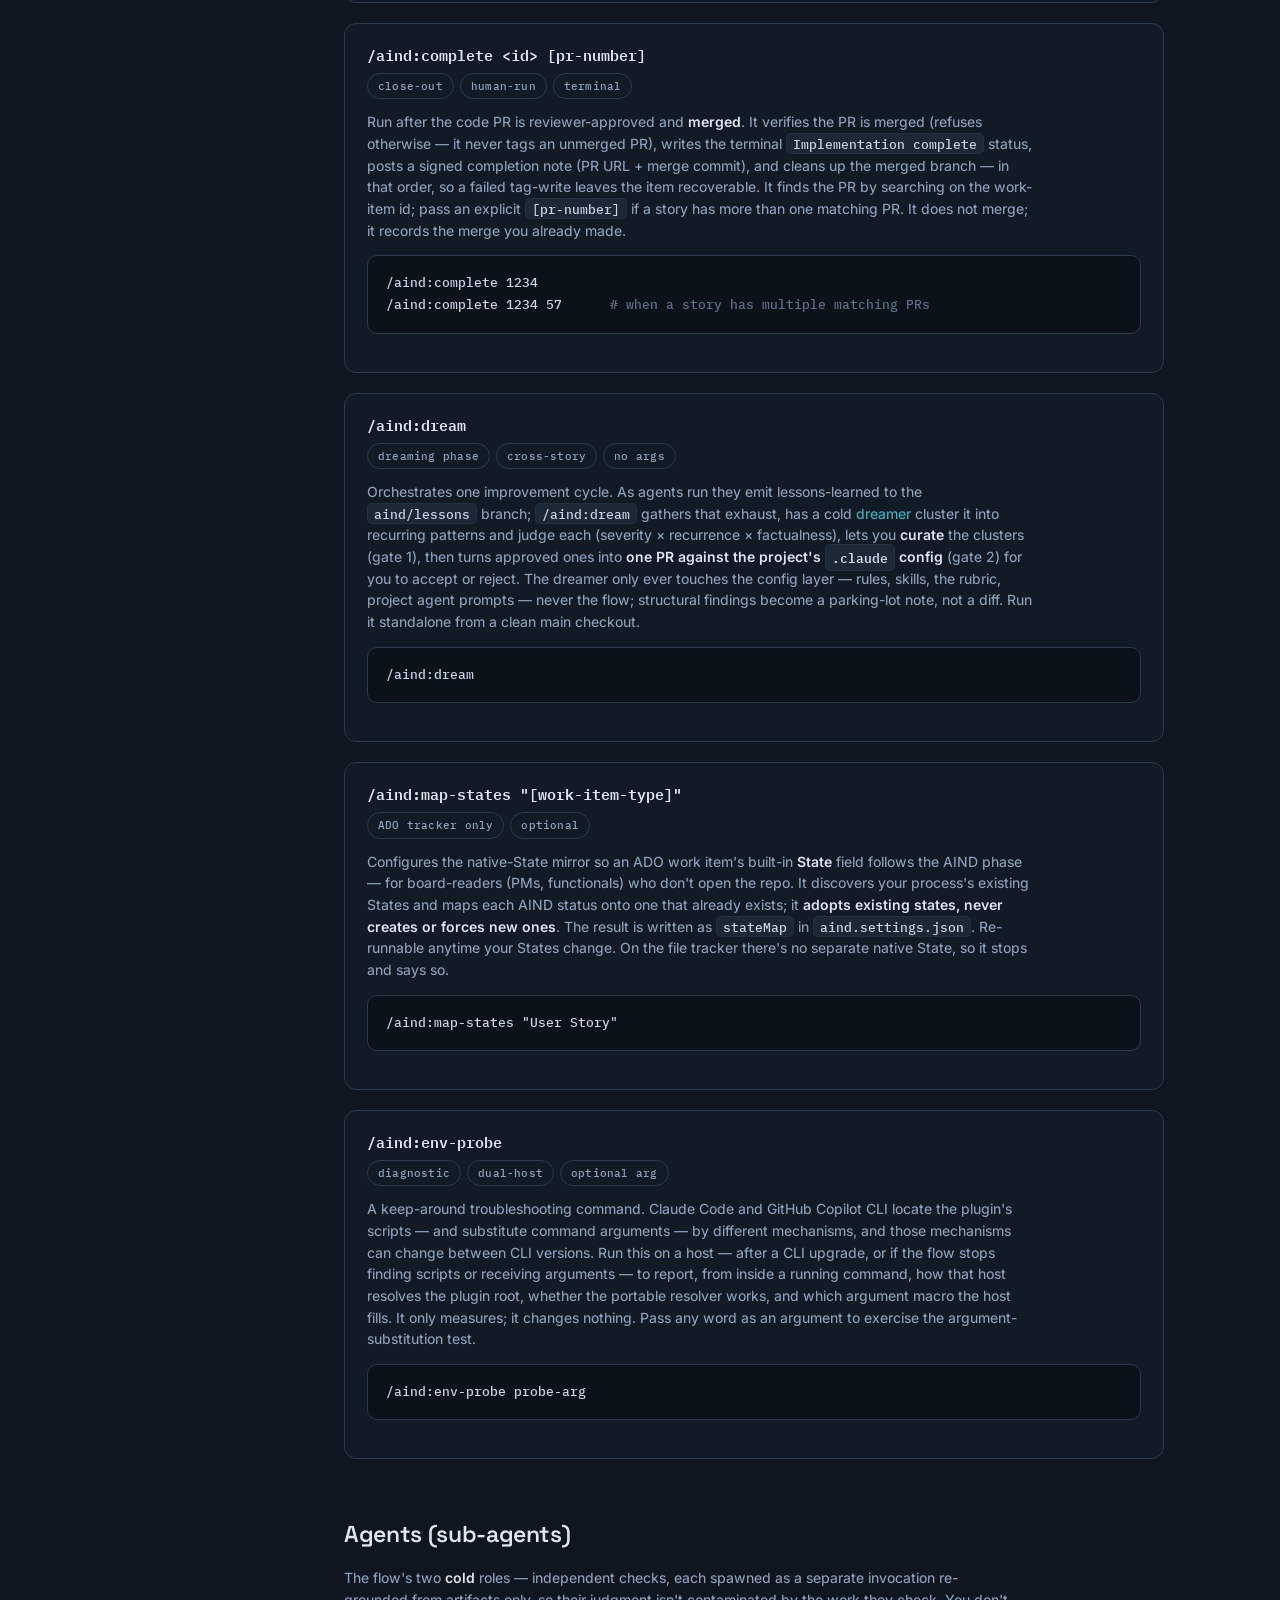
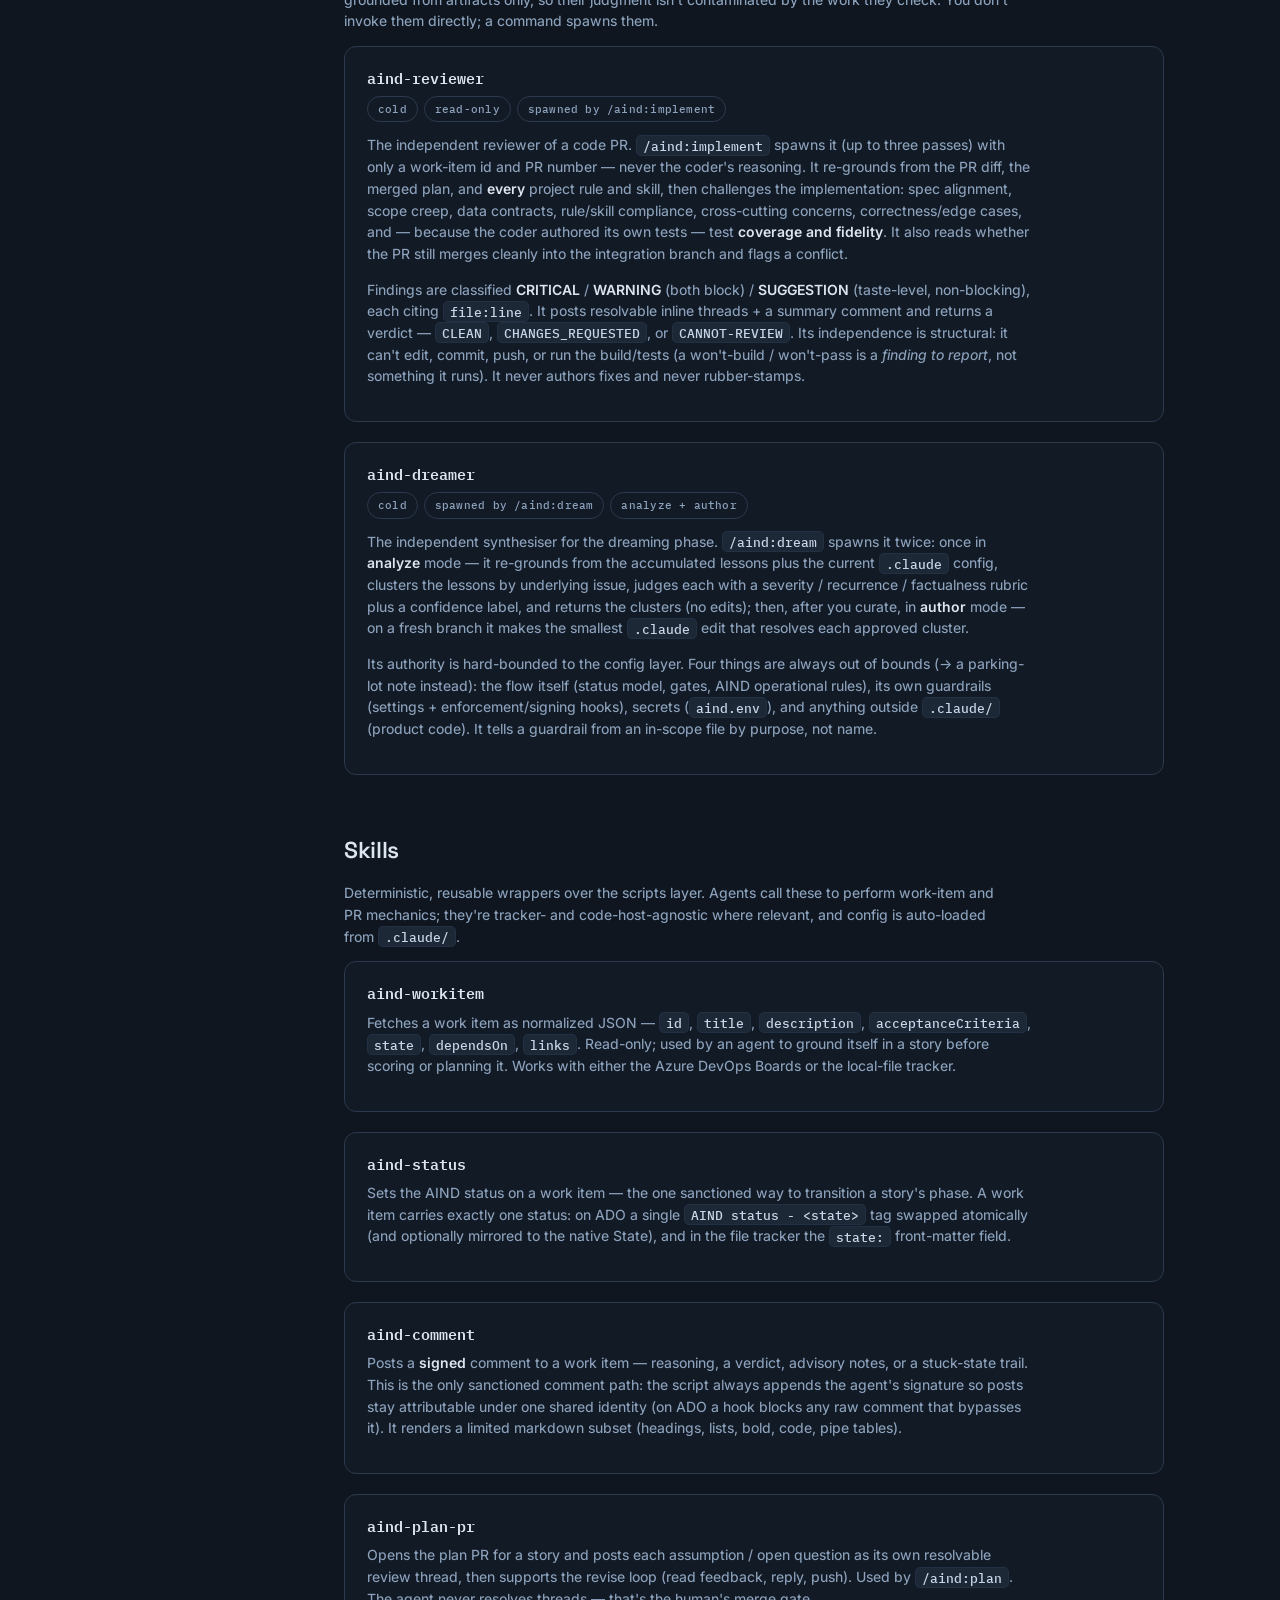
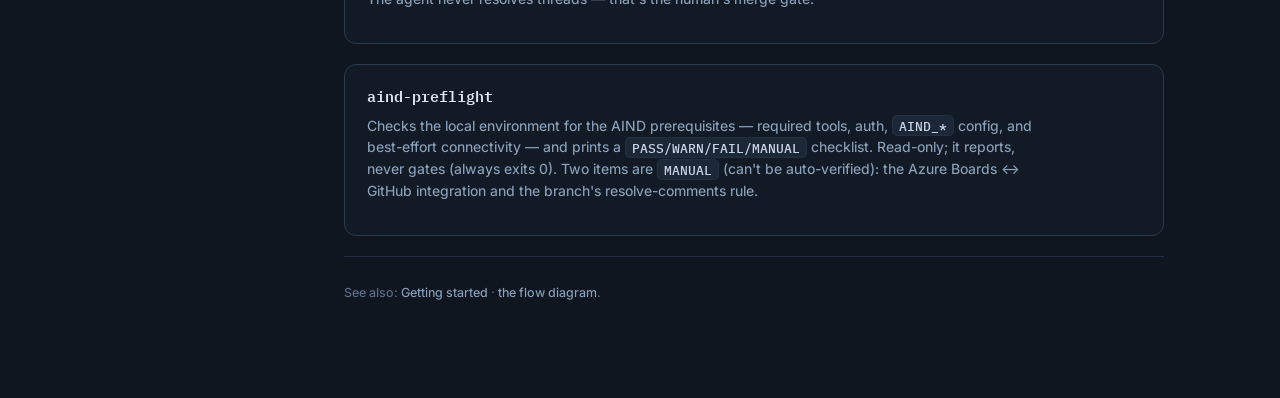
==== commit 23b87301: "feat: create work items directly in Azure DevOps from /aind:new-item (D52) Reverses D46's ADO-create" ====
--- a/docs/docs.html
+++ b/docs/docs.html
@@ -92,6 +92,10 @@
           <td>ADO project name.</td></tr>
         <tr><td><code>ado.repo</code></td><td><code>AIND_ADO_REPO</code></td>
           <td>ADO repo name — used only when <code>codeHost</code> is <code>ado</code>.</td></tr>
+        <tr><td><code>ado.workItemType</code></td><td><code>AIND_ADO_WORKITEM_TYPE</code></td>
+          <td>ADO tracker only, optional: the work-item type <code>/aind:new-item</code> creates new
+            stories as (e.g. <code>User Story</code>, <code>Product Backlog Item</code>,
+            <code>Issue</code>). Defaults to <code>User Story</code>.</td></tr>
         <tr><td><code>codeHost</code></td><td><code>AIND_CODE_HOST</code></td>
           <td>Where code + PRs live: <code>github</code> (default) or <code>ado</code>. Selects the
             forge adapter; the flow is otherwise identical.</td></tr>
@@ -249,12 +253,14 @@
 
     <div class="refcard" id="cmd-new-item">
       <div class="rc-head"><span class="rc-name">/aind:new-item</span></div>
-      <div class="rc-meta"><span class="pill">file tracker only</span><span class="pill">"[title]"</span></div>
-      <p>Creates a new work item in the <a href="#cfg-settings">local-file tracker</a> through a short
-      guided Q&amp;A. It assigns an id, scaffolds the markdown file (with status
-      <code>Ready for intake</code>), fills in the Title / Description / Acceptance criteria /
+      <div class="rc-meta"><span class="pill">both trackers</span><span class="pill">"[title]"</span></div>
+      <p>Creates a new work item through a short guided Q&amp;A. It assigns an id, records the status
+      <code>Ready for intake</code>, fills in the Title / Description / Acceptance criteria /
       Dependencies you provide, and hands it back for review — it never invents requirements and never
-      starts the flow. On the ADO tracker it stops and points you to Azure DevOps Boards.</p>
+      starts the flow. On the <a href="#cfg-settings">local-file tracker</a> it scaffolds the markdown
+      file; on the ADO tracker it creates the story directly in Azure DevOps Boards (as the configured
+      <code>workItemType</code>, default <em>User Story</em>) and hands back its URL to review in the
+      web UI.</p>
       <pre><code>/aind:new-item "Add CSV export to the reports page"</code></pre>
     </div>
 
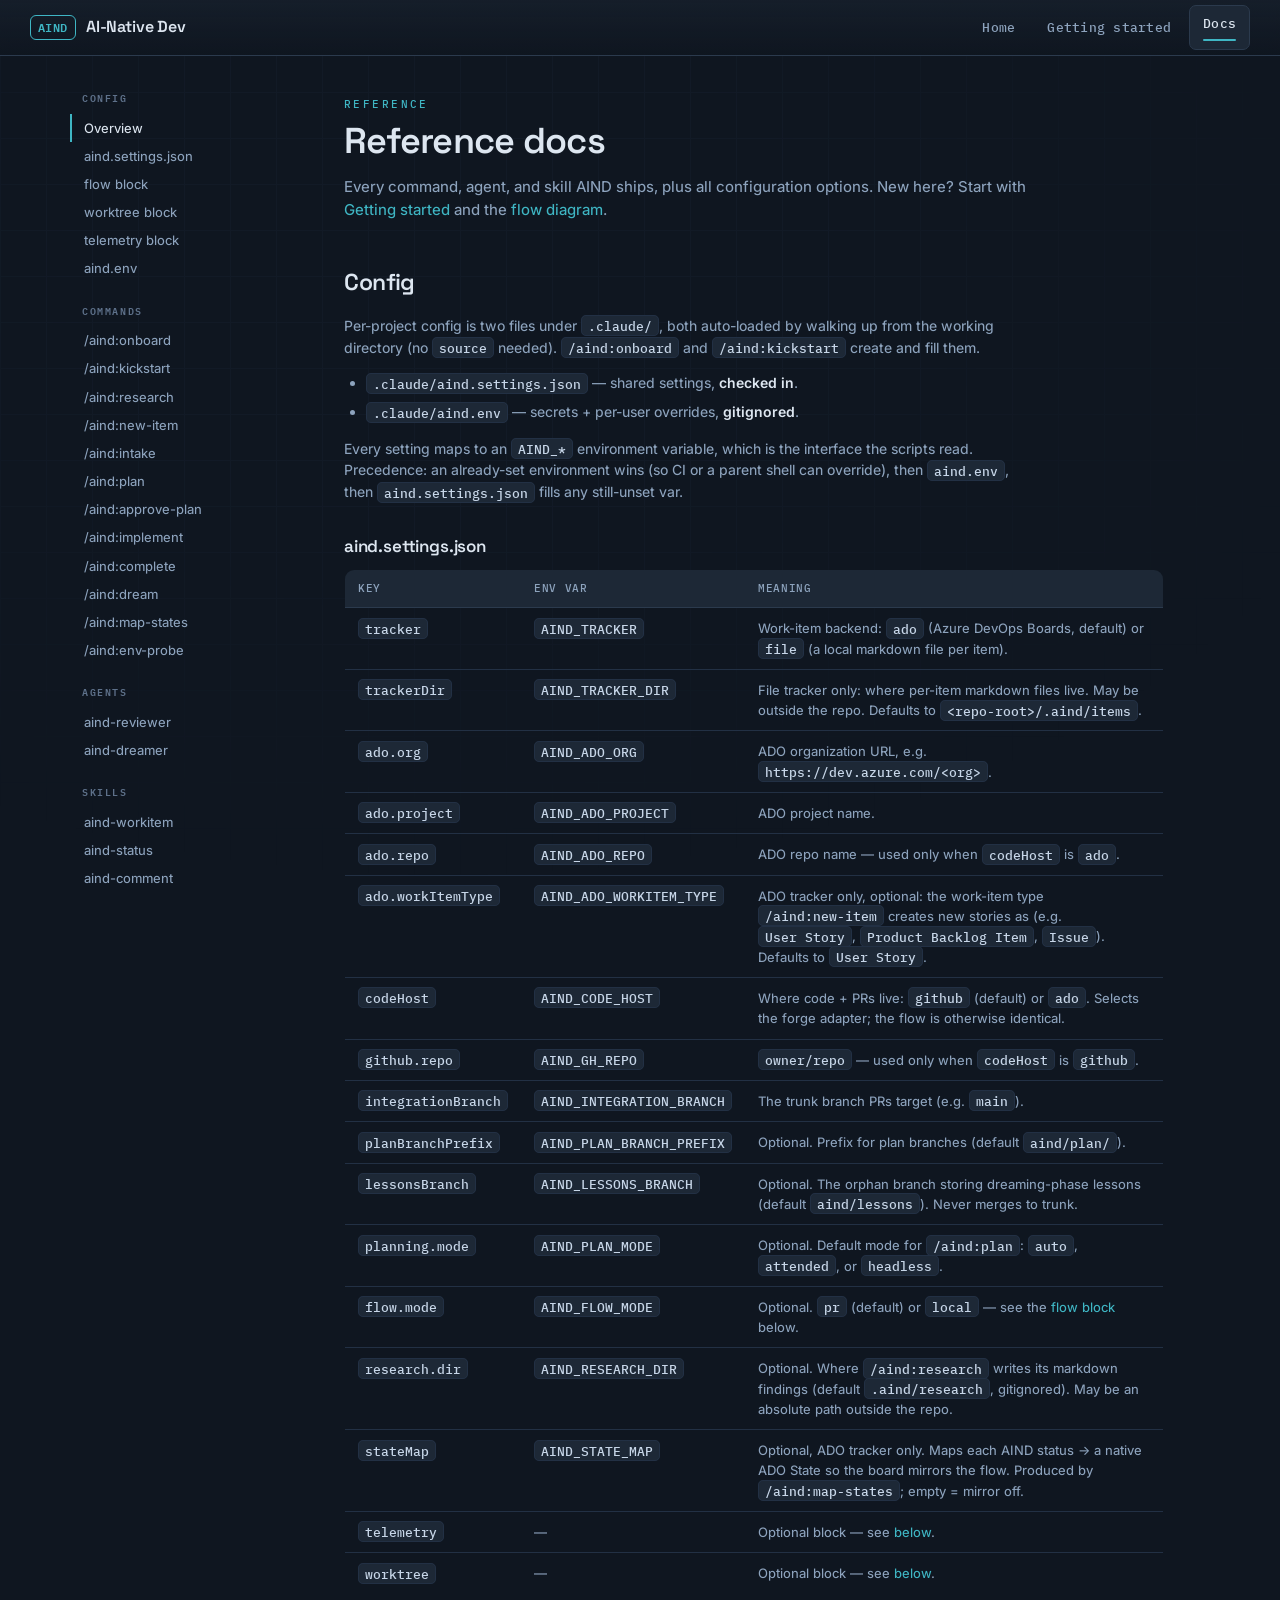
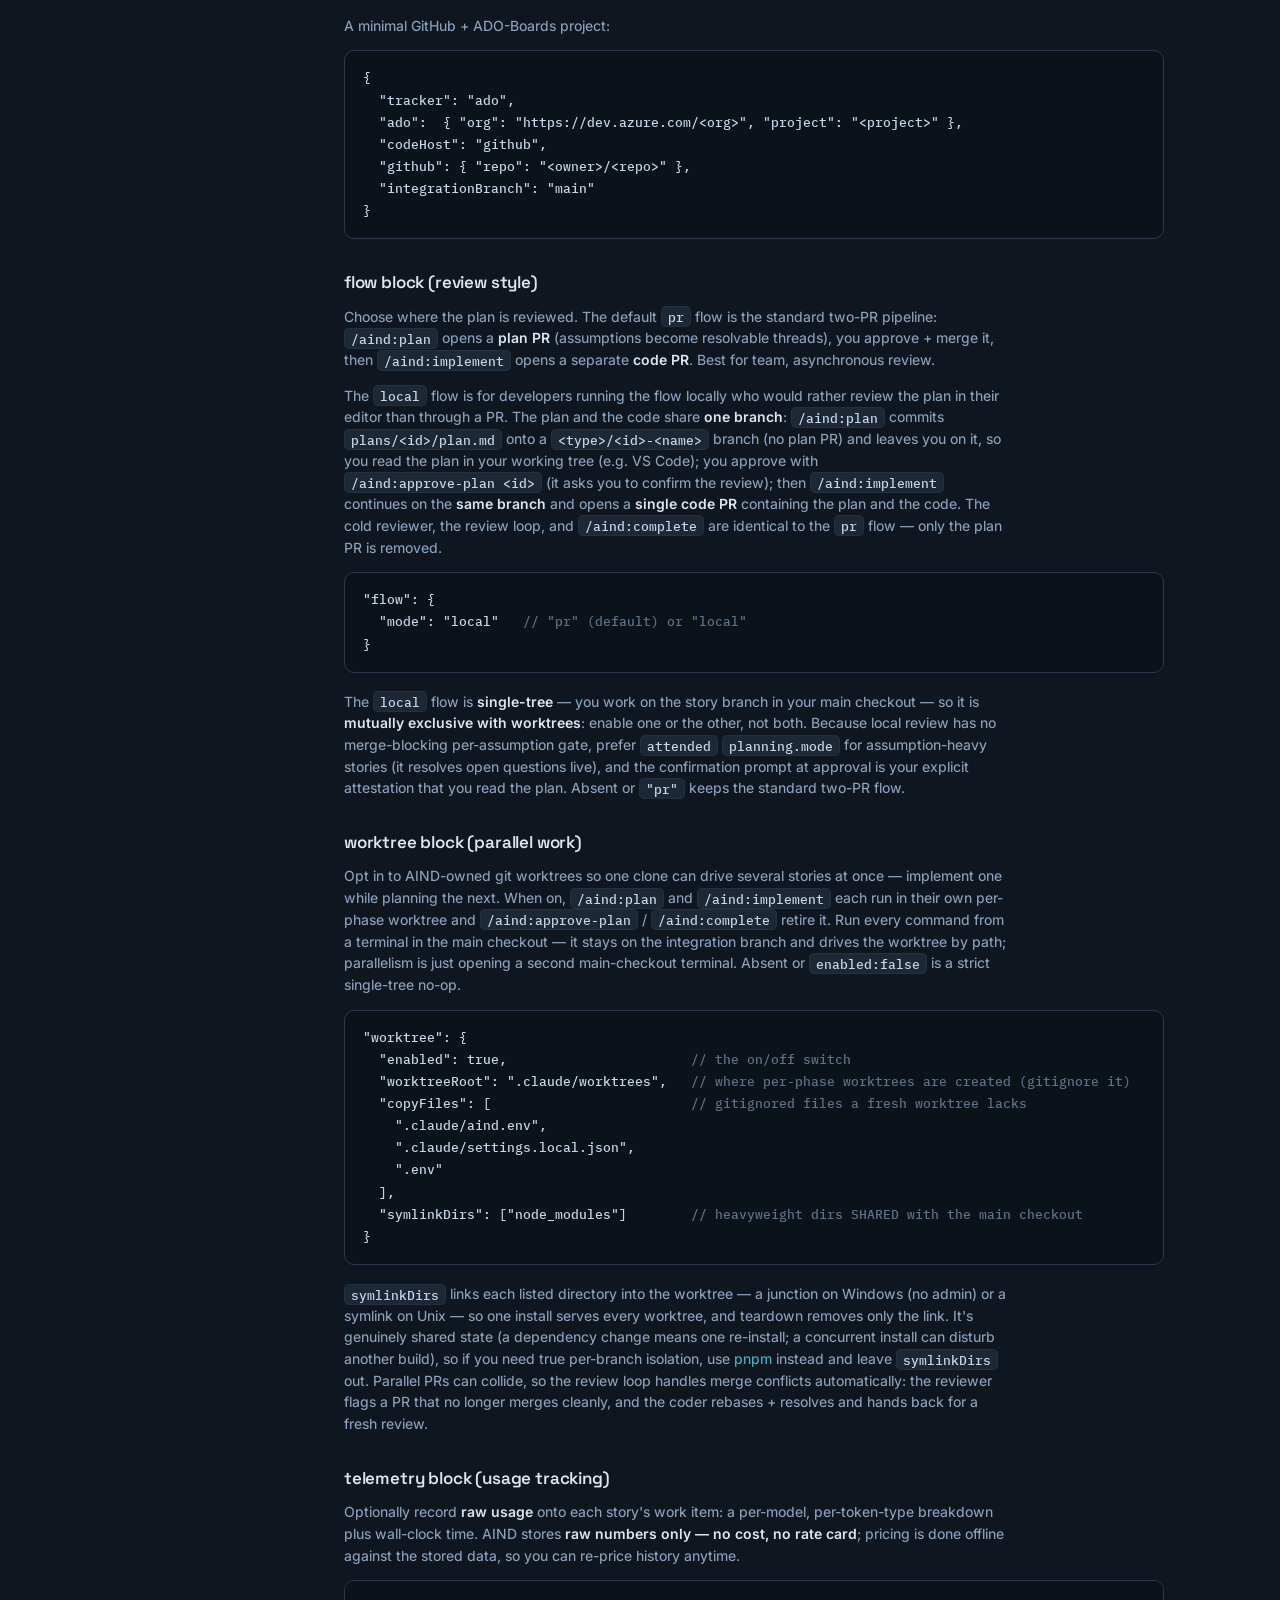
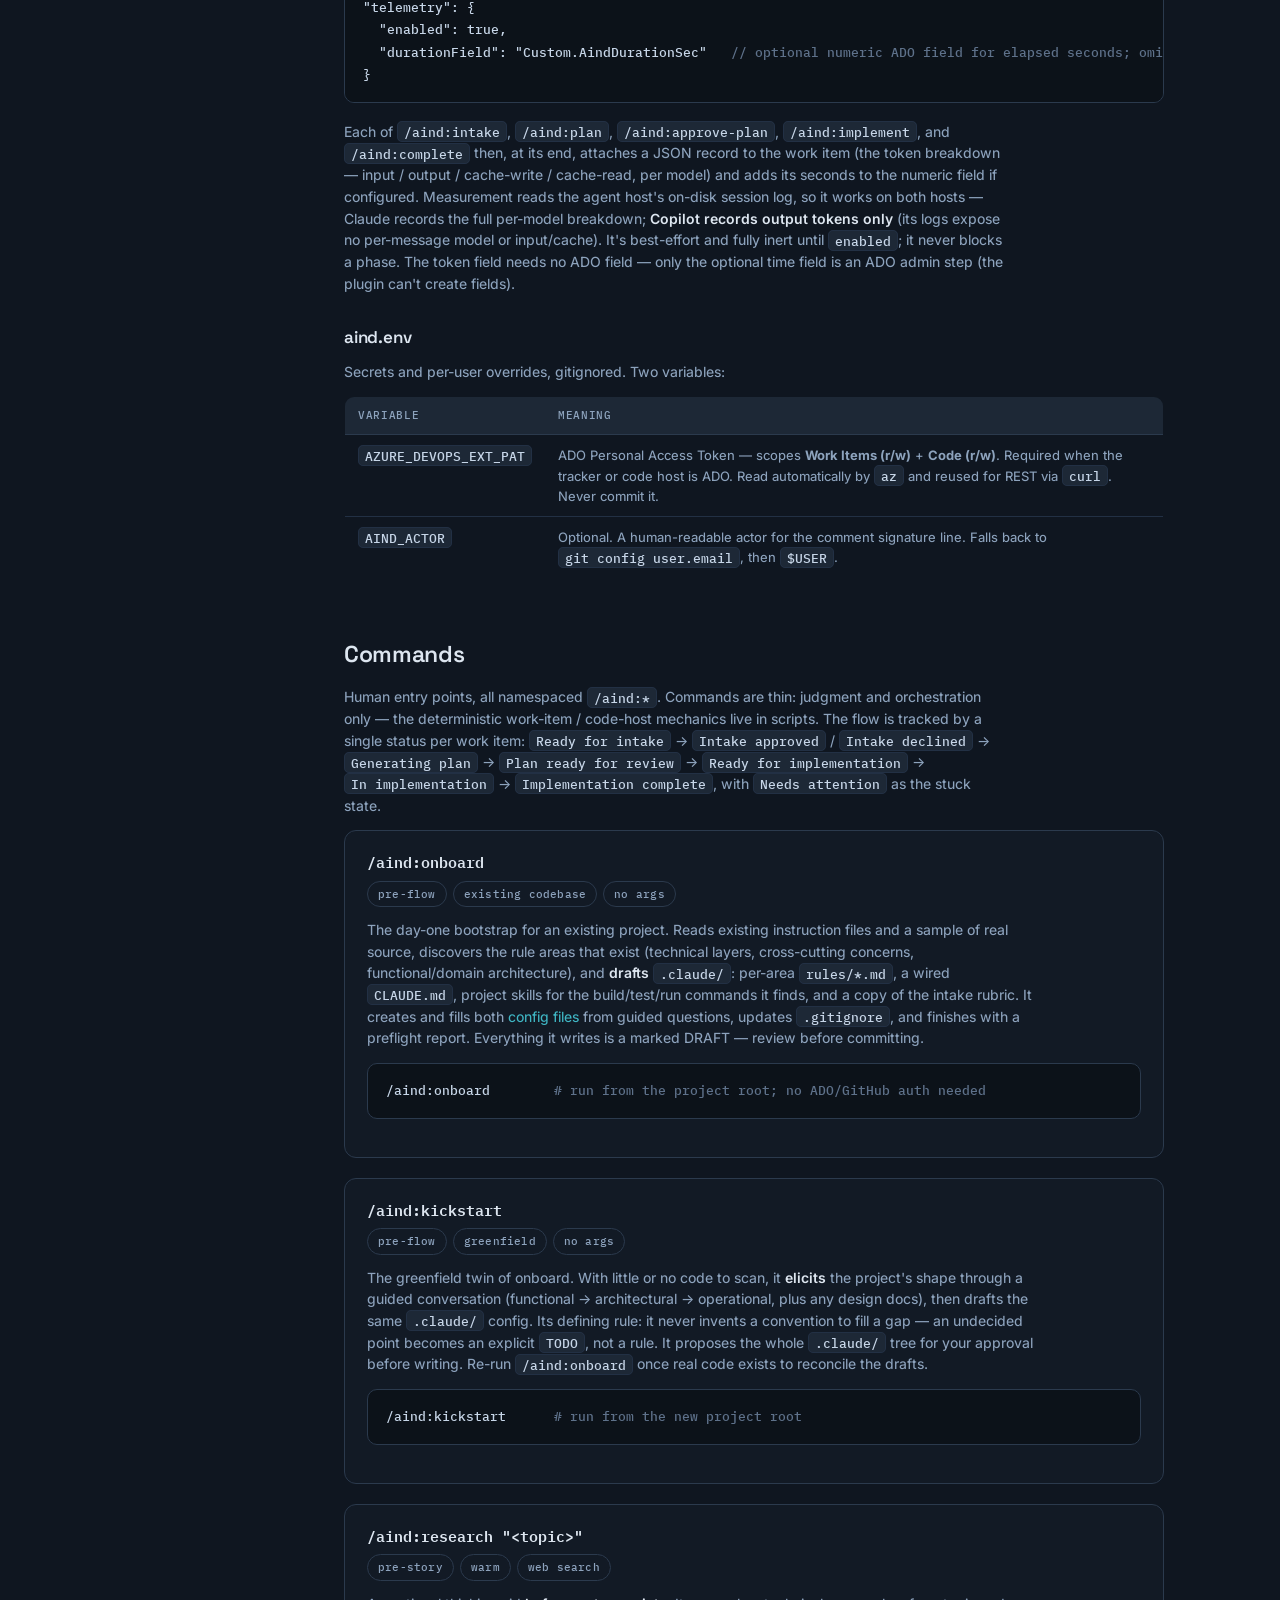
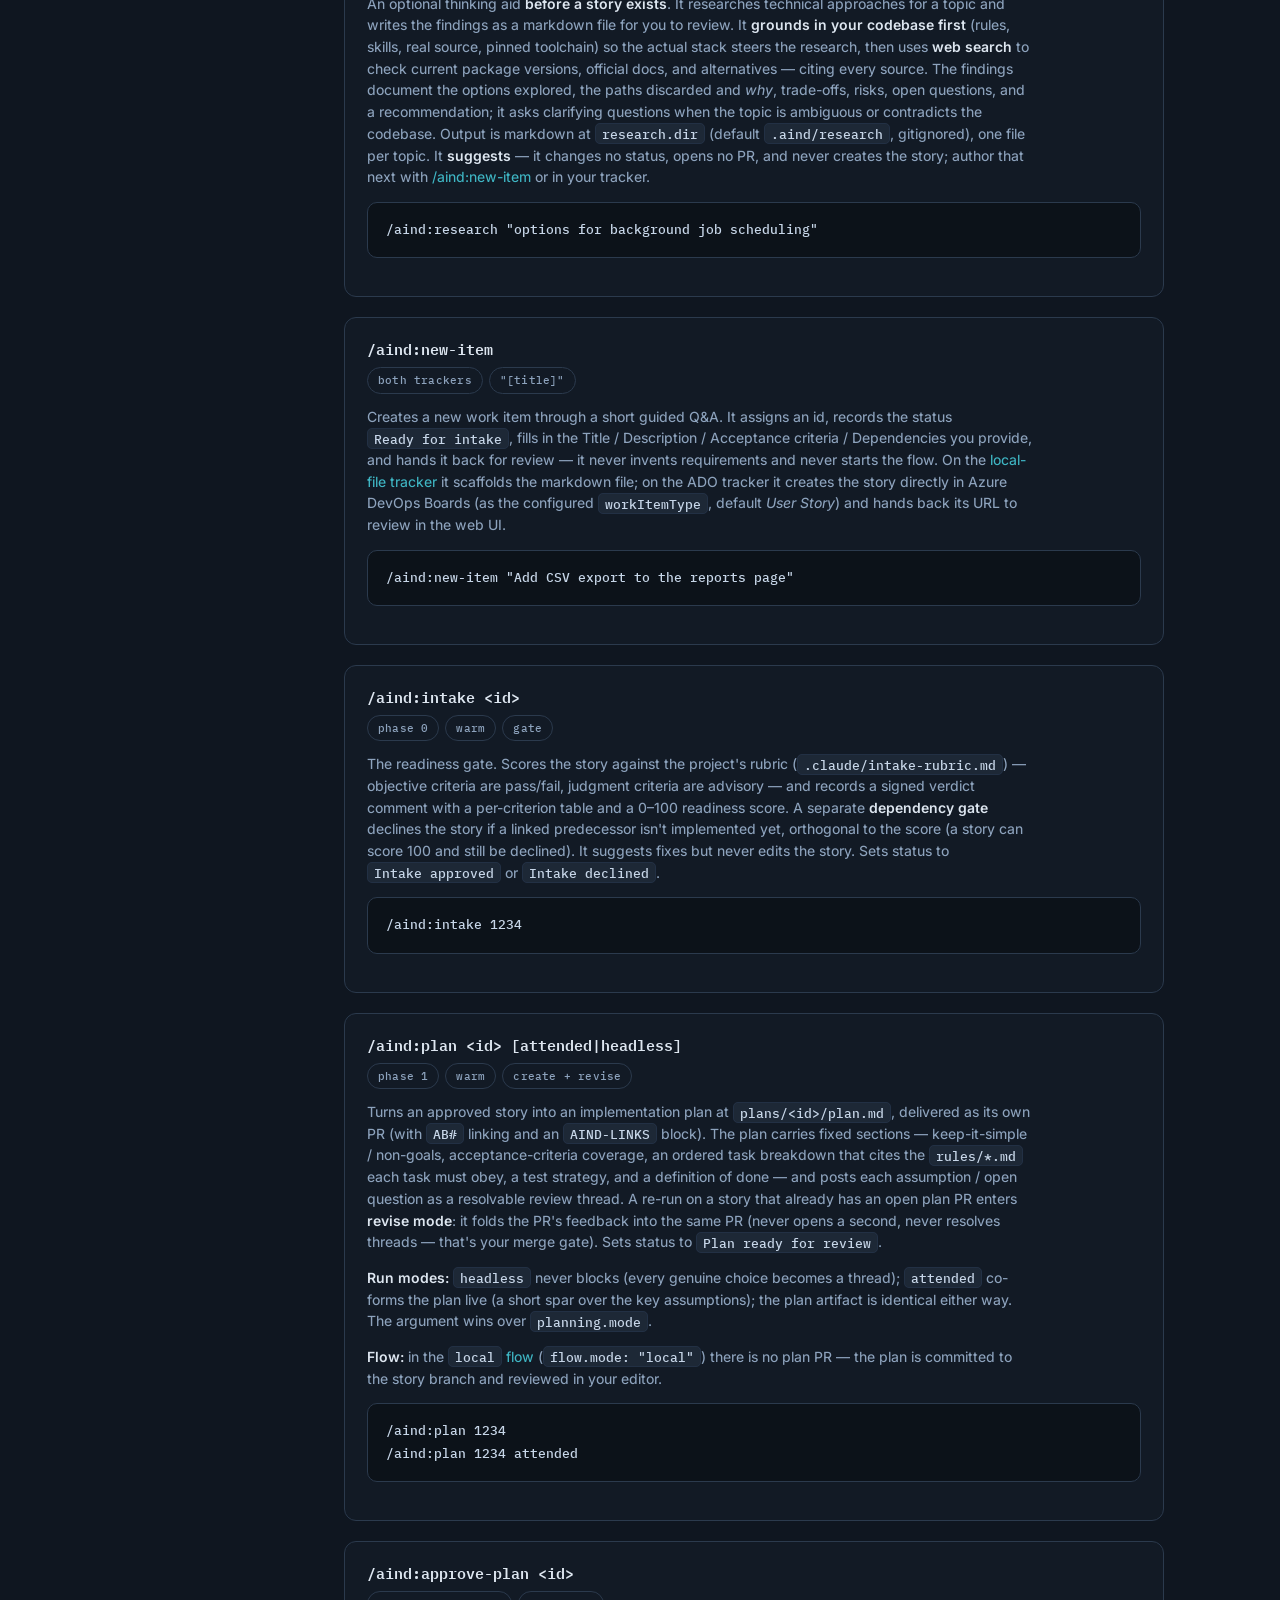
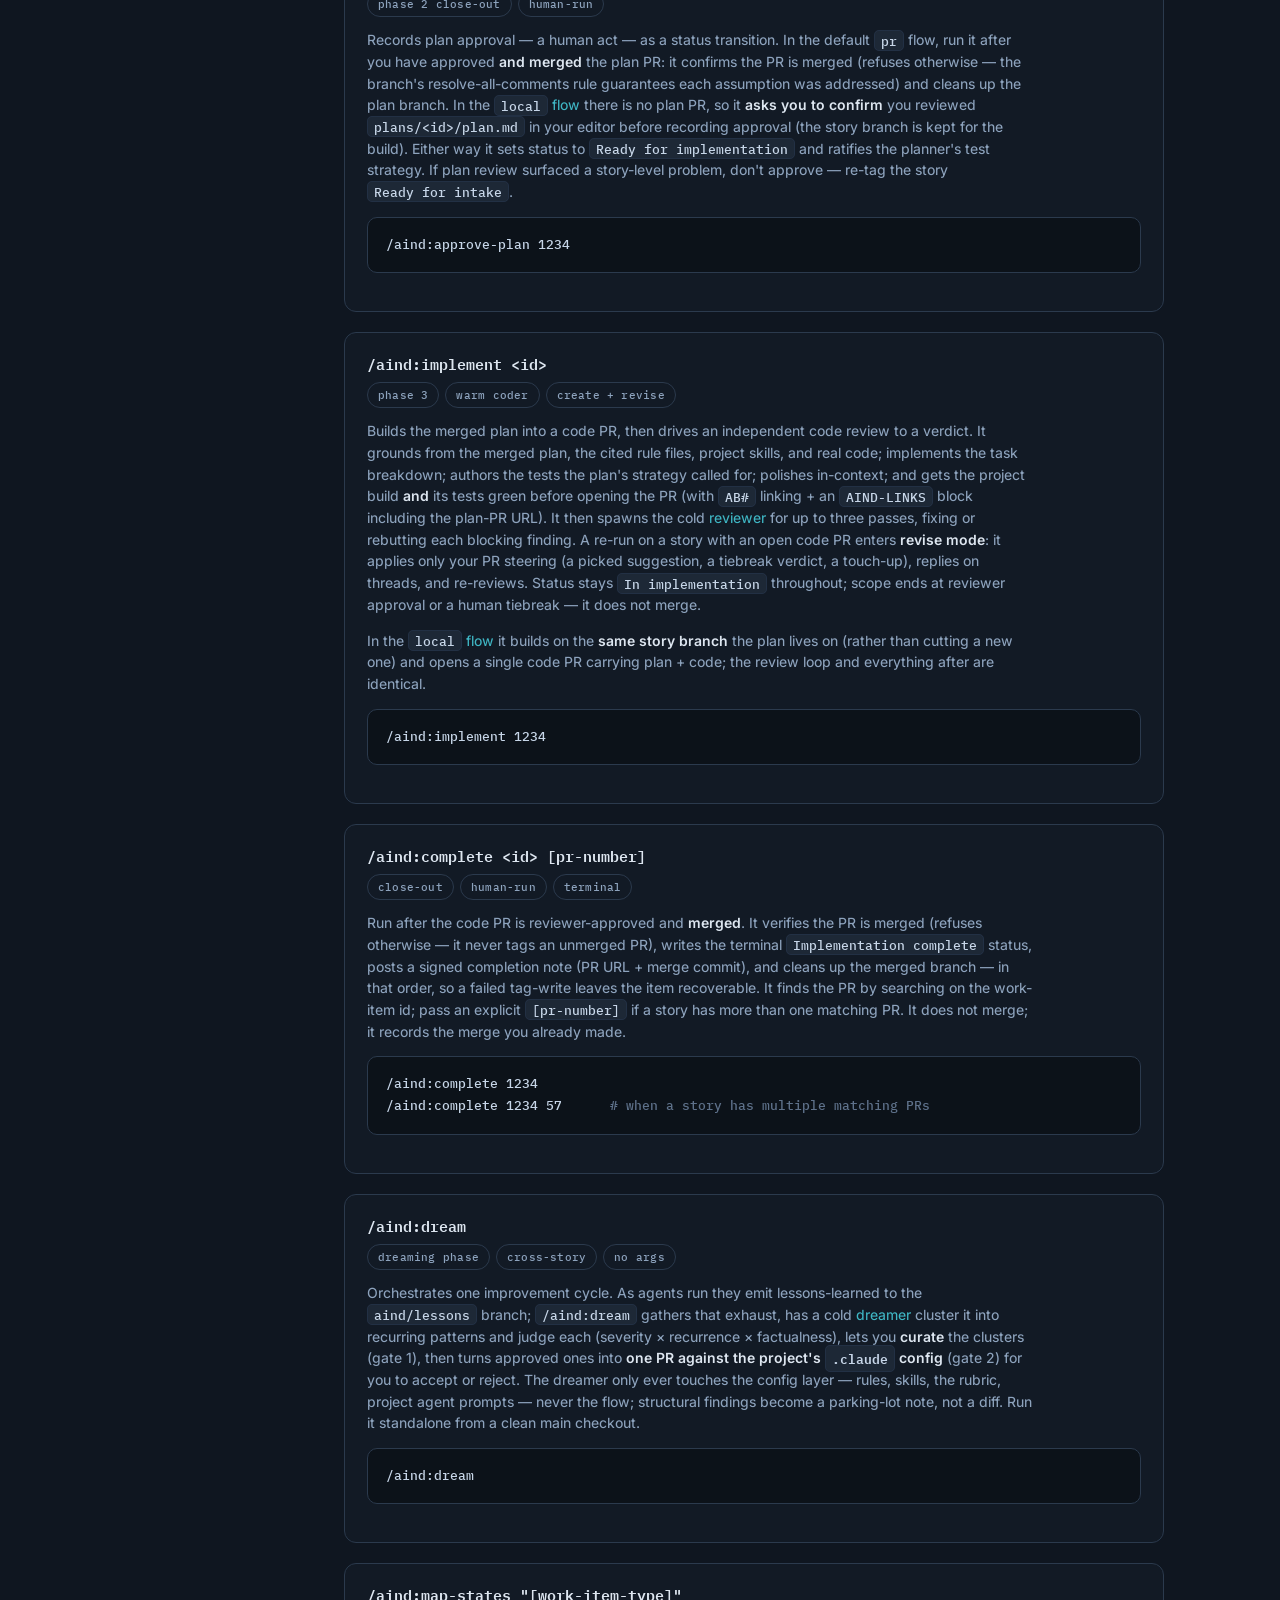
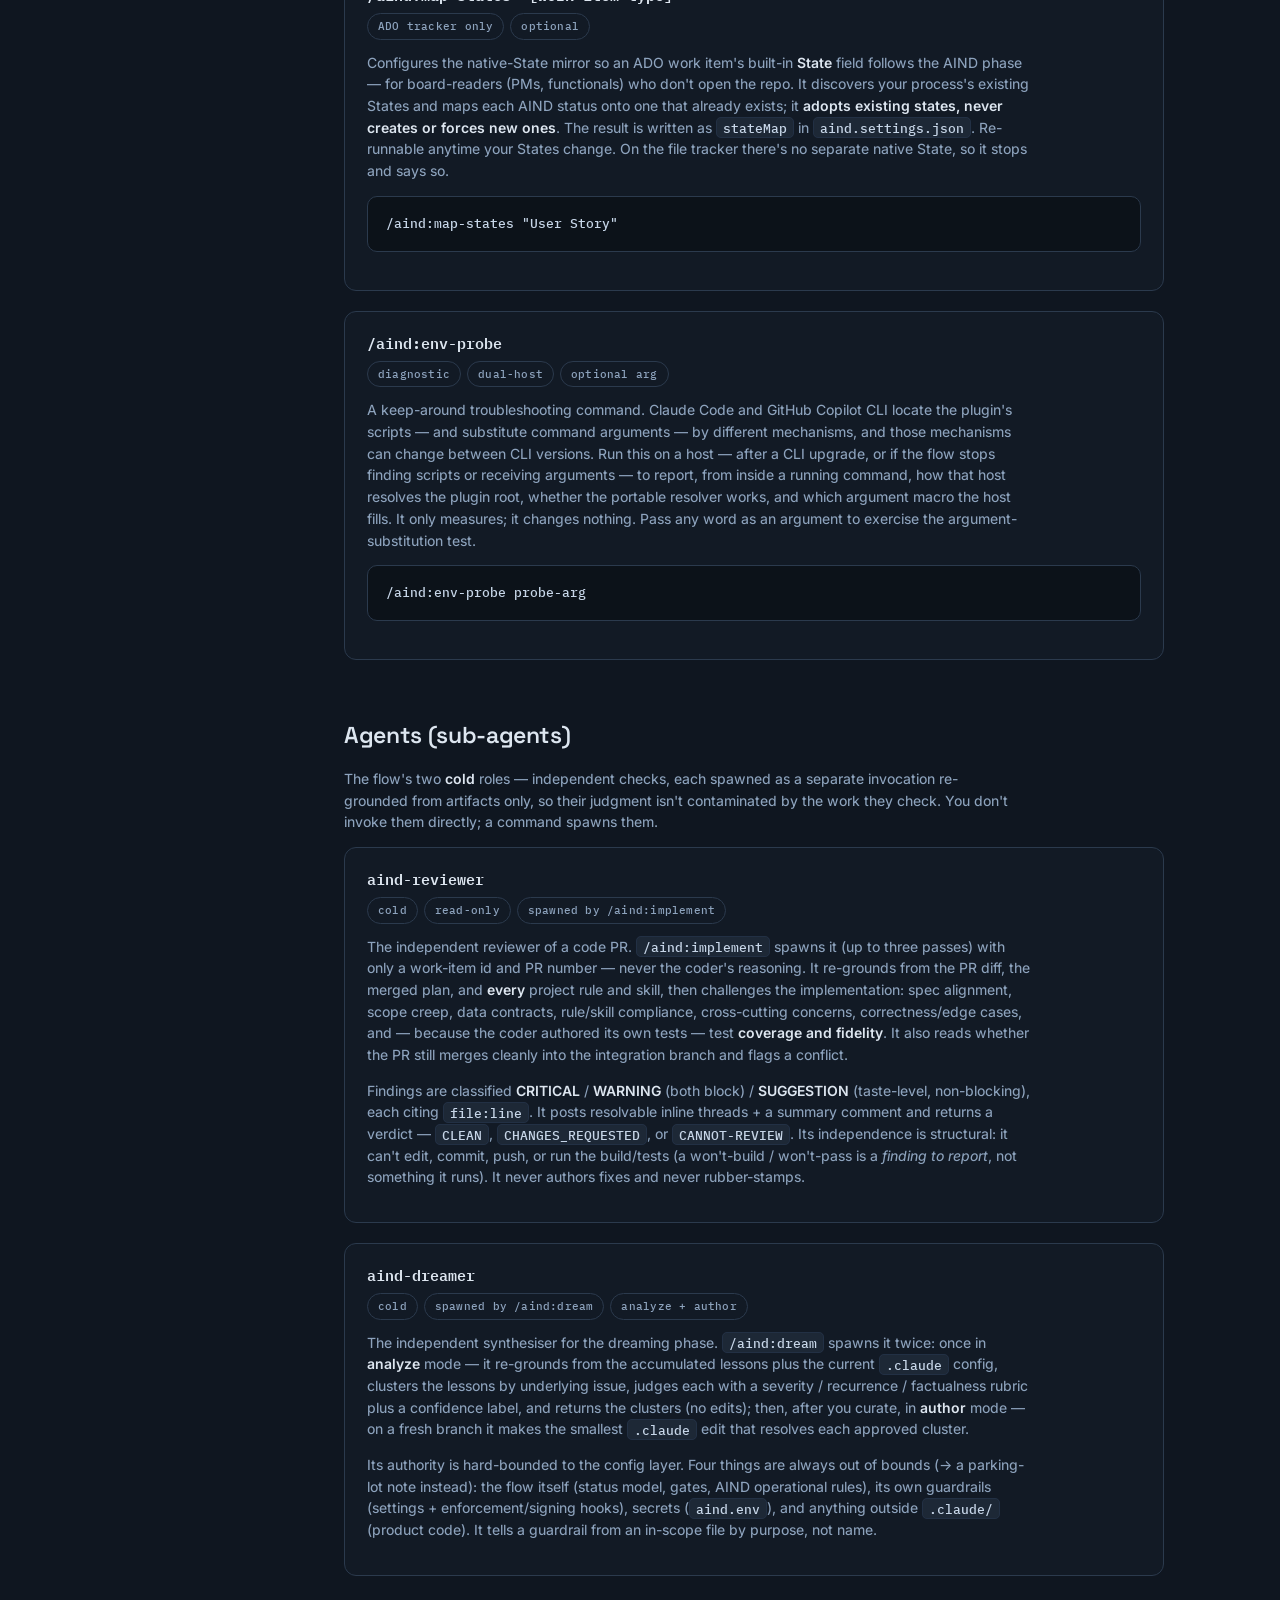
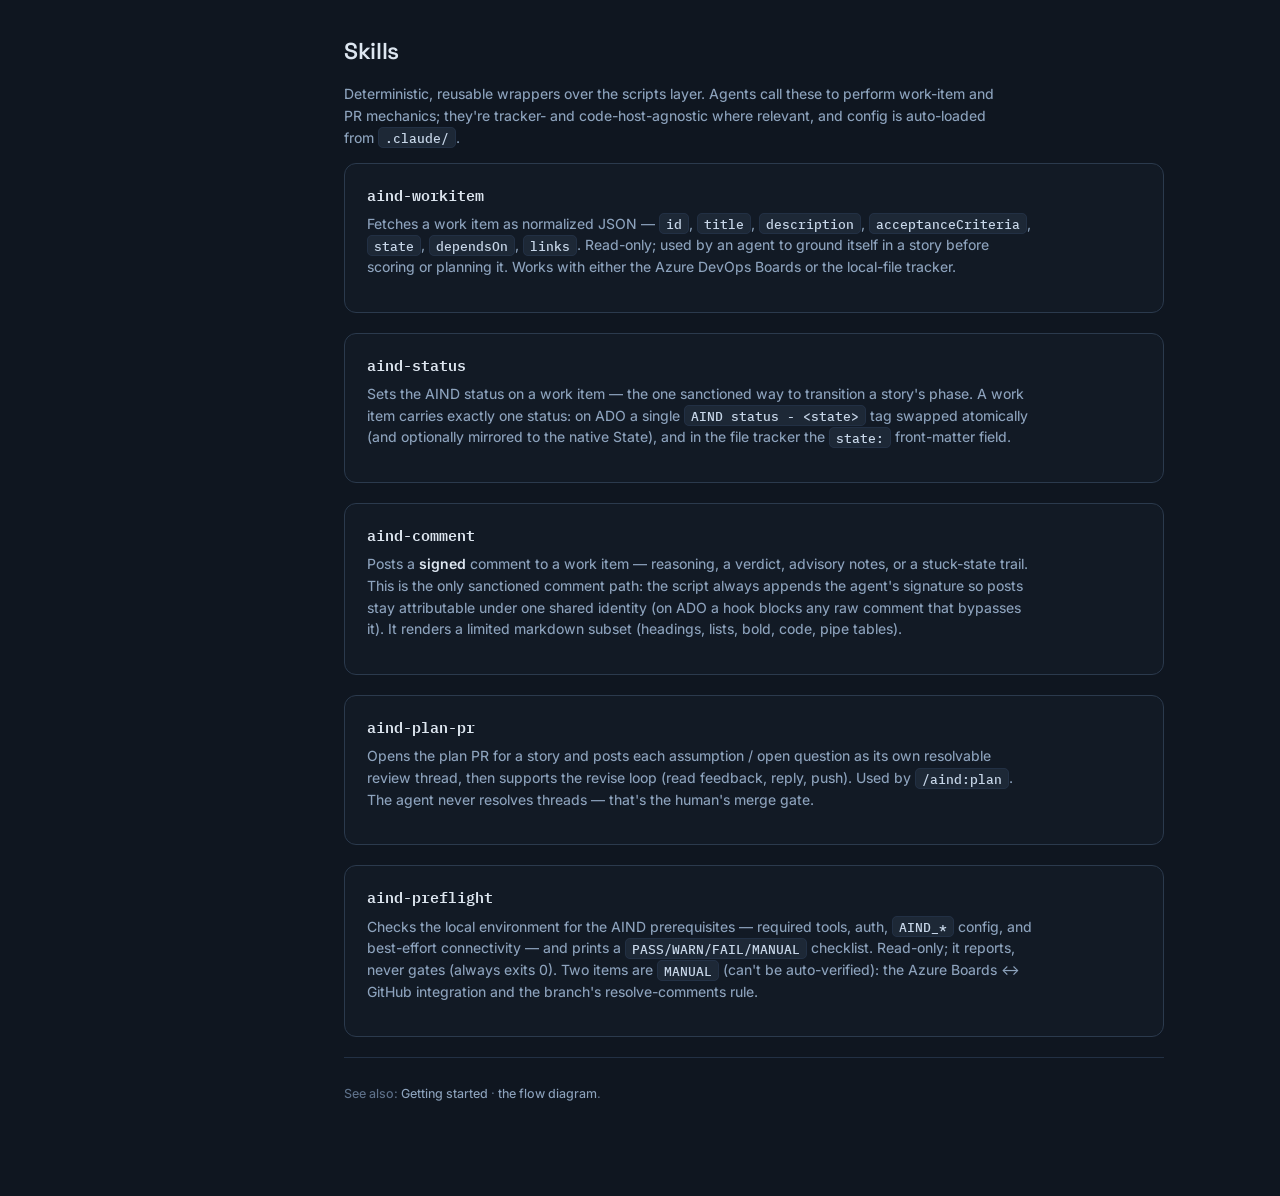
==== commit 06fa4b63: "feat: Local mode to skip the plan pr" ====
--- a/docs/docs.html
+++ b/docs/docs.html
@@ -25,6 +25,7 @@
     <div class="grouphead">Config</div>
     <a href="#config">Overview</a>
     <a href="#cfg-settings">aind.settings.json</a>
+    <a href="#cfg-flow">flow block</a>
     <a href="#cfg-worktree">worktree block</a>
     <a href="#cfg-telemetry">telemetry block</a>
     <a href="#cfg-env">aind.env</a>
@@ -112,6 +113,9 @@
         <tr><td><code>planning.mode</code></td><td><code>AIND_PLAN_MODE</code></td>
           <td>Optional. Default mode for <code>/aind:plan</code>: <code>auto</code>,
             <code>attended</code>, or <code>headless</code>.</td></tr>
+        <tr><td><code>flow.mode</code></td><td><code>AIND_FLOW_MODE</code></td>
+          <td>Optional. <code>pr</code> (default) or <code>local</code> — see the
+            <a href="#cfg-flow">flow block</a> below.</td></tr>
         <tr><td><code>research.dir</code></td><td><code>AIND_RESEARCH_DIR</code></td>
           <td>Optional. Where <a href="#cmd-research"><code>/aind:research</code></a> writes its
             markdown findings (default <code>.aind/research</code>, gitignored). May be an absolute
@@ -134,6 +138,31 @@
   "github": { "repo": "&lt;owner&gt;/&lt;repo&gt;" },
   "integrationBranch": "main"
 }</code></pre>
+
+    <h3 id="cfg-flow">flow block (review style)</h3>
+    <p>Choose where the plan is reviewed. The default <code>pr</code> flow is the standard two-PR
+    pipeline: <code>/aind:plan</code> opens a <strong>plan PR</strong> (assumptions become resolvable
+    threads), you approve + merge it, then <code>/aind:implement</code> opens a separate
+    <strong>code PR</strong>. Best for team, asynchronous review.</p>
+    <p>The <code>local</code> flow is for developers running the flow locally who would rather review
+    the plan in their editor than through a PR. The plan and the code share <strong>one branch</strong>:
+    <code>/aind:plan</code> commits <code>plans/&lt;id&gt;/plan.md</code> onto a
+    <code>&lt;type&gt;/&lt;id&gt;-&lt;name&gt;</code> branch (no plan PR) and leaves you on it, so you
+    read the plan in your working tree (e.g. VS Code); you approve with
+    <code>/aind:approve-plan &lt;id&gt;</code> (it asks you to confirm the review); then
+    <code>/aind:implement</code> continues on the <strong>same branch</strong> and opens a
+    <strong>single code PR</strong> containing the plan and the code. The cold reviewer, the review loop, and <code>/aind:complete</code> are identical to the
+    <code>pr</code> flow — only the plan PR is removed.</p>
+    <pre><code>"flow": {
+  "mode": "local"   <span class="cmt">// "pr" (default) or "local"</span>
+}</code></pre>
+    <p>The <code>local</code> flow is <strong>single-tree</strong> — you work on the story branch in
+    your main checkout — so it is <strong>mutually exclusive with worktrees</strong>: enable one or the
+    other, not both. Because local review has no merge-blocking per-assumption gate, prefer
+    <code>attended</code> <a href="#cfg-settings"><code>planning.mode</code></a> for
+    assumption-heavy stories (it resolves open questions live), and the confirmation prompt at approval
+    is your explicit attestation that you read the plan. Absent or <code>"pr"</code> keeps the standard
+    two-PR flow.</p>
 
     <h3 id="cfg-worktree">worktree block (parallel work)</h3>
     <p>Opt in to AIND-owned git worktrees so one clone can drive several stories at once — implement
@@ -293,6 +322,9 @@
       a thread); <code>attended</code> co-forms the plan live (a short spar over the key assumptions);
       the plan artifact is identical either way. The argument wins over
       <a href="#cfg-settings"><code>planning.mode</code></a>.</p>
+      <p><strong>Flow:</strong> in the <a href="#cfg-flow"><code>local</code> flow</a>
+      (<code>flow.mode: "local"</code>) there is no plan PR — the plan is committed to the story branch
+      and reviewed in your editor.</p>
       <pre><code>/aind:plan 1234
 /aind:plan 1234 attended</code></pre>
     </div>
@@ -300,12 +332,15 @@
     <div class="refcard" id="cmd-approve-plan">
       <div class="rc-head"><span class="rc-name">/aind:approve-plan &lt;id&gt;</span></div>
       <div class="rc-meta"><span class="pill">phase 2 close-out</span><span class="pill">human-run</span></div>
-      <p>Run after you have approved <strong>and merged</strong> the plan PR. Approval is a human act;
-      this command only records the result: it confirms the plan PR is merged (refuses otherwise —
-      the branch's resolve-all-comments rule guarantees each assumption was addressed), sets status to
-      <code>Ready for implementation</code>, and cleans up the plan branch. Approving also ratifies
-      the planner's test strategy. If plan review surfaced a story-level problem, don't approve —
-      close the plan PR and re-tag the story <code>Ready for intake</code>.</p>
+      <p>Records plan approval — a human act — as a status transition. In the default <code>pr</code>
+      flow, run it after you have approved <strong>and merged</strong> the plan PR: it confirms the PR
+      is merged (refuses otherwise — the branch's resolve-all-comments rule guarantees each assumption
+      was addressed) and cleans up the plan branch. In the <a href="#cfg-flow"><code>local</code>
+      flow</a> there is no plan PR, so it <strong>asks you to confirm</strong> you reviewed
+      <code>plans/&lt;id&gt;/plan.md</code> in your editor before recording approval (the story branch is
+      kept for the build). Either way it sets status to <code>Ready for implementation</code> and
+      ratifies the planner's test strategy. If plan review surfaced a story-level problem, don't
+      approve — re-tag the story <code>Ready for intake</code>.</p>
       <pre><code>/aind:approve-plan 1234</code></pre>
     </div>
 
@@ -323,6 +358,9 @@
       verdict, a touch-up), replies on threads, and re-reviews. Status stays
       <code>In implementation</code> throughout; scope ends at reviewer approval or a human tiebreak —
       it does not merge.</p>
+      <p>In the <a href="#cfg-flow"><code>local</code> flow</a> it builds on the <strong>same story
+      branch</strong> the plan lives on (rather than cutting a new one) and opens a single code PR
+      carrying plan + code; the review loop and everything after are identical.</p>
       <pre><code>/aind:implement 1234</code></pre>
     </div>
 
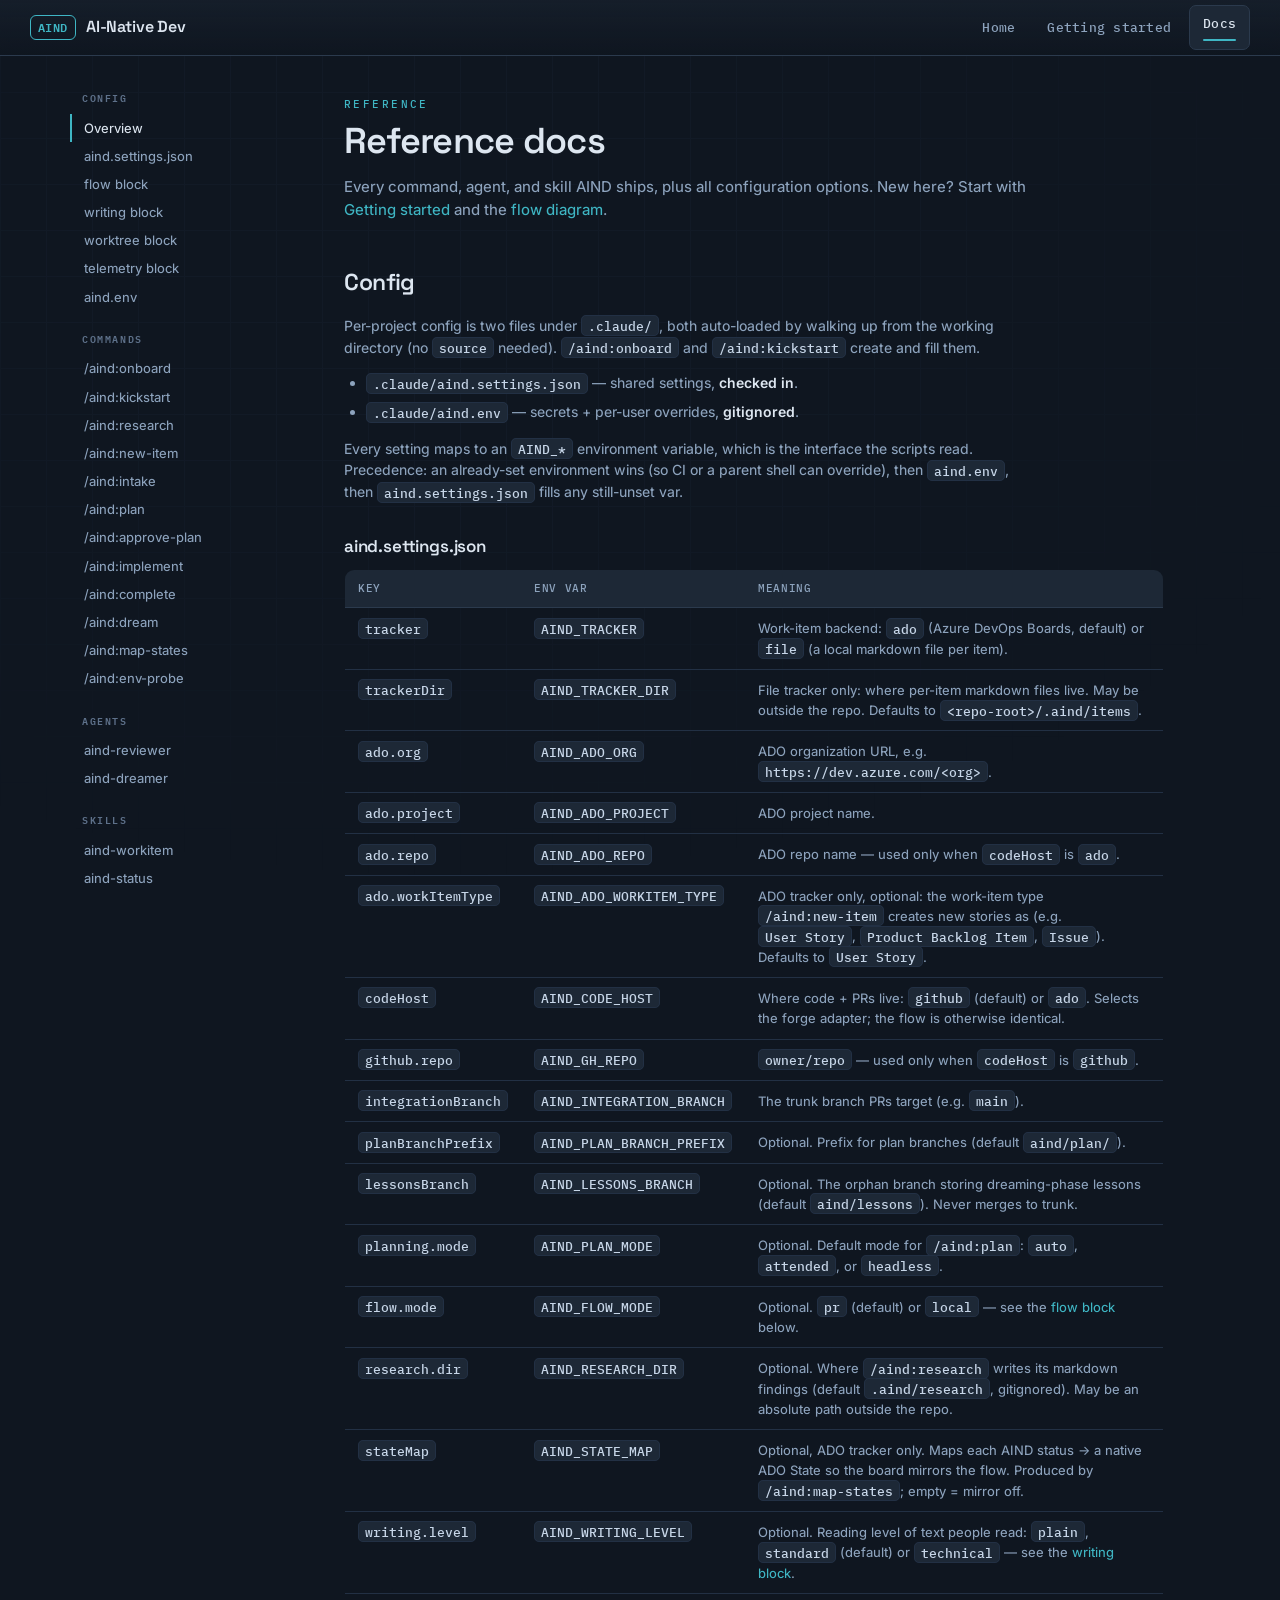
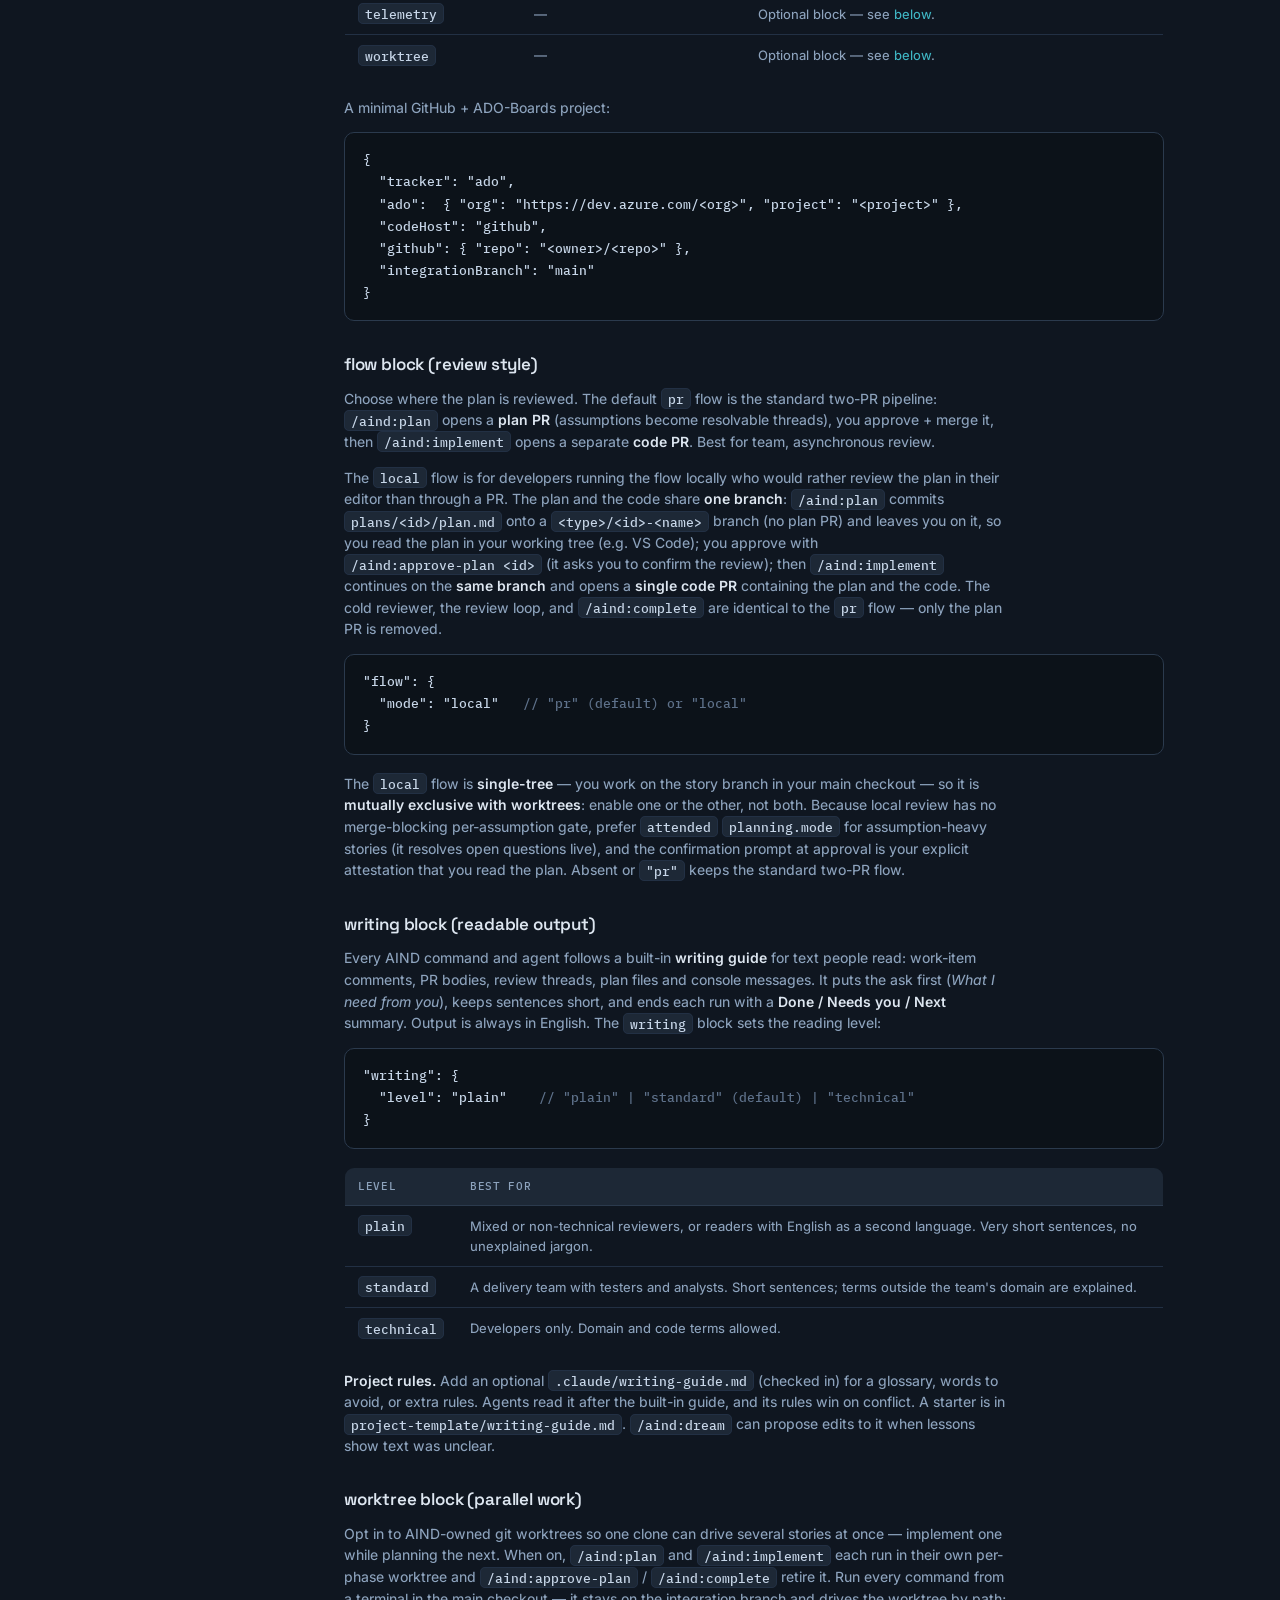
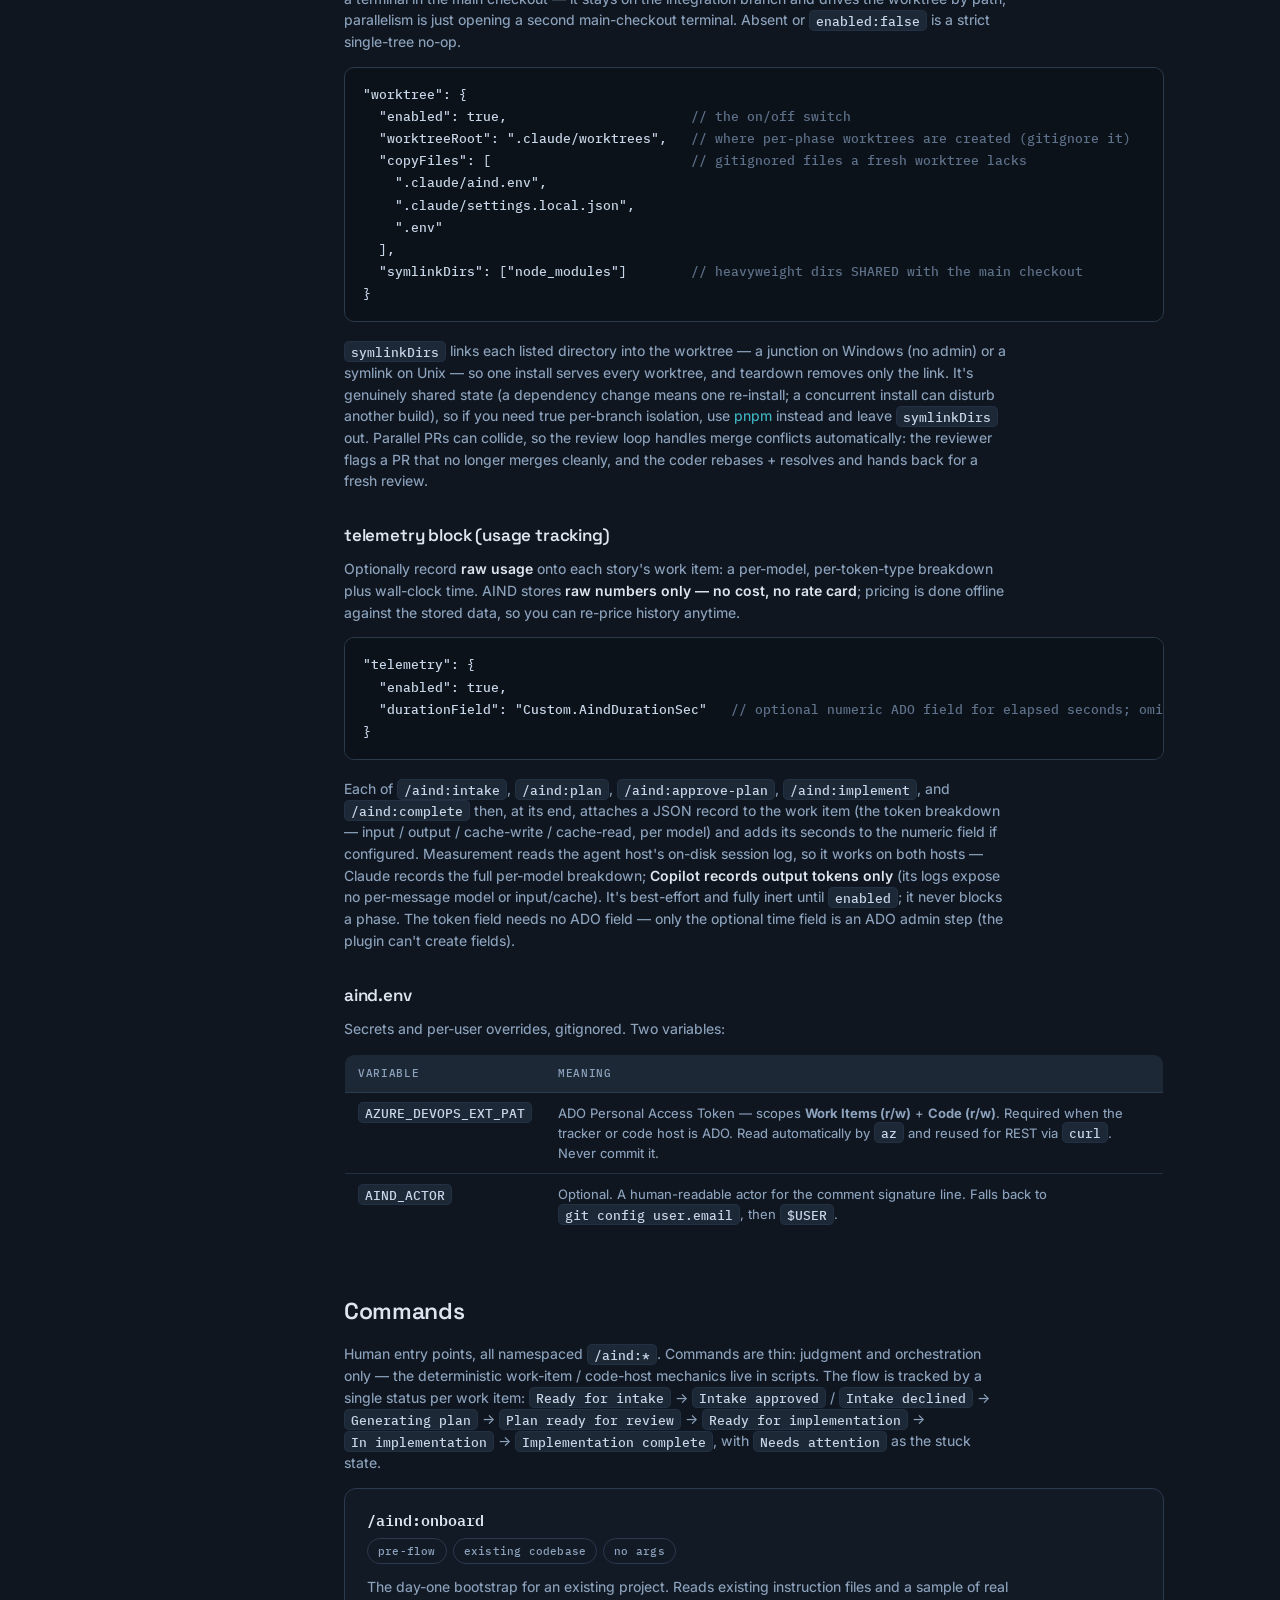
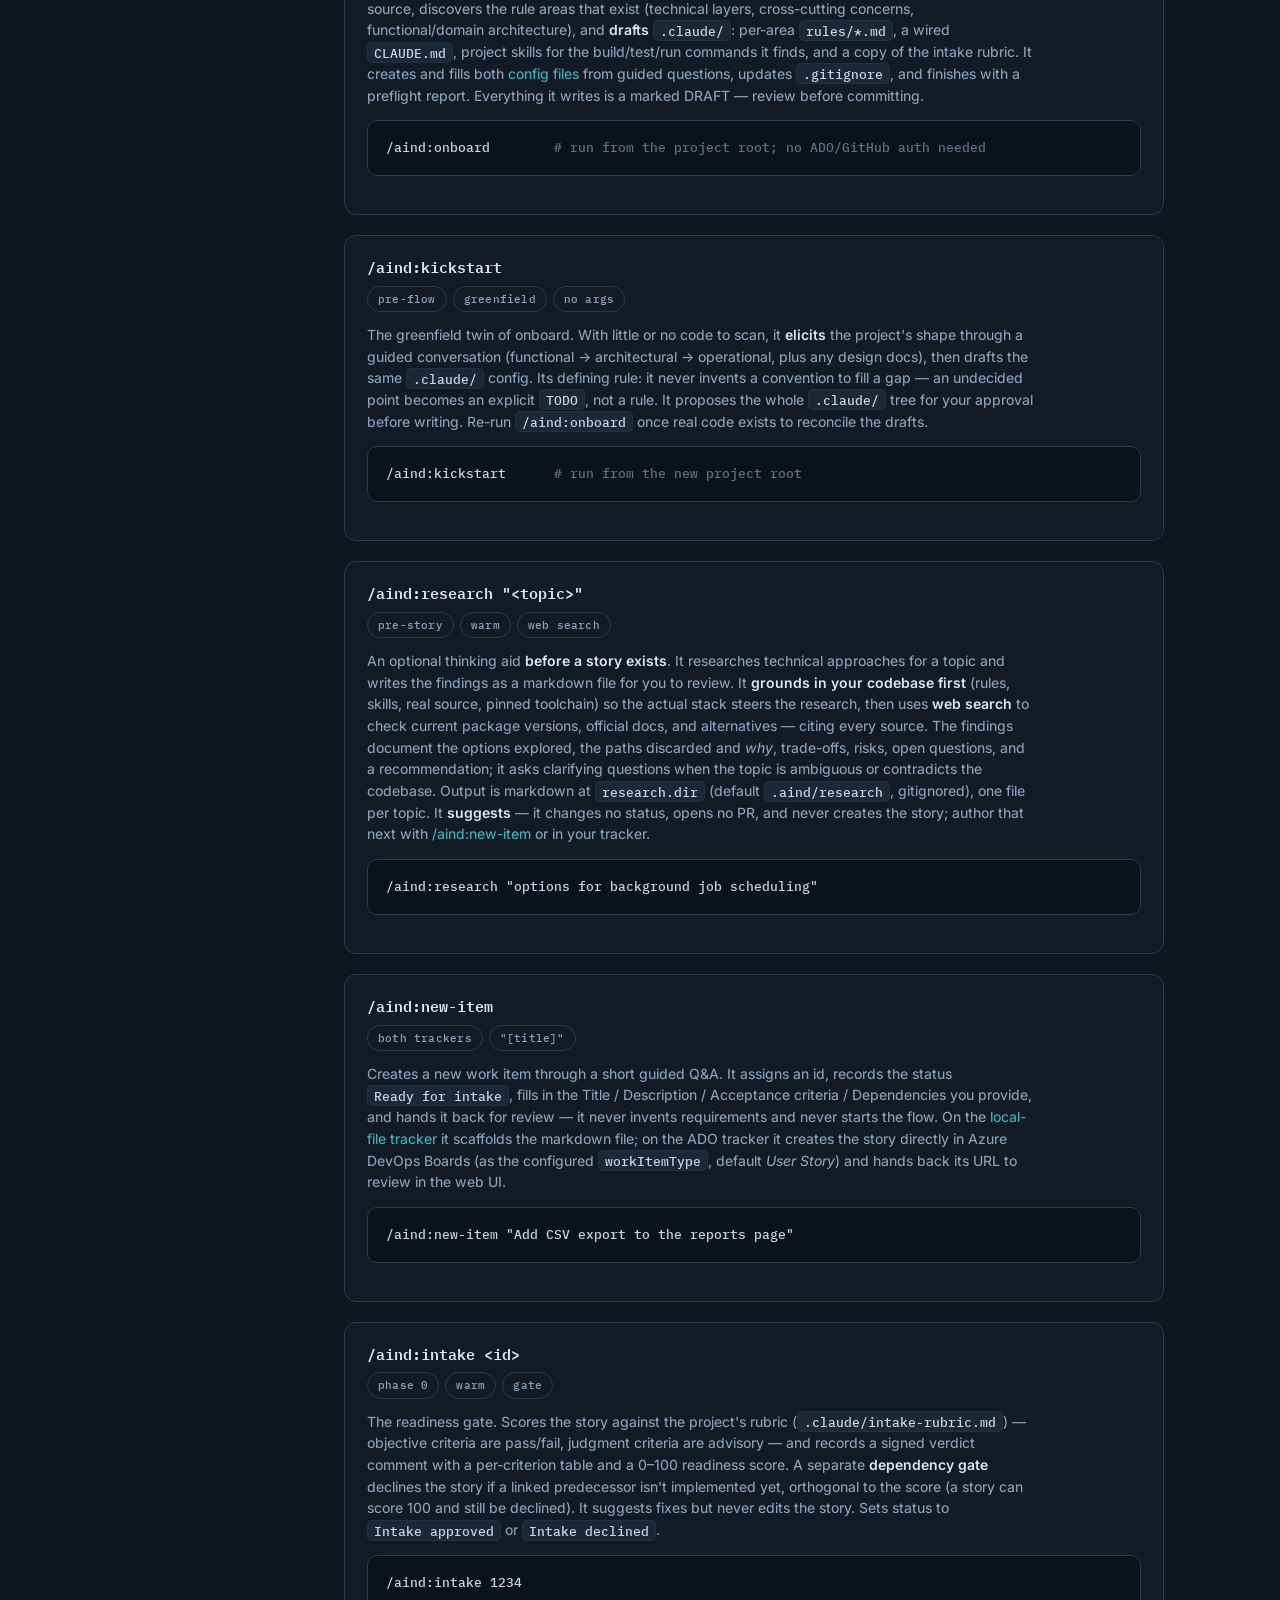
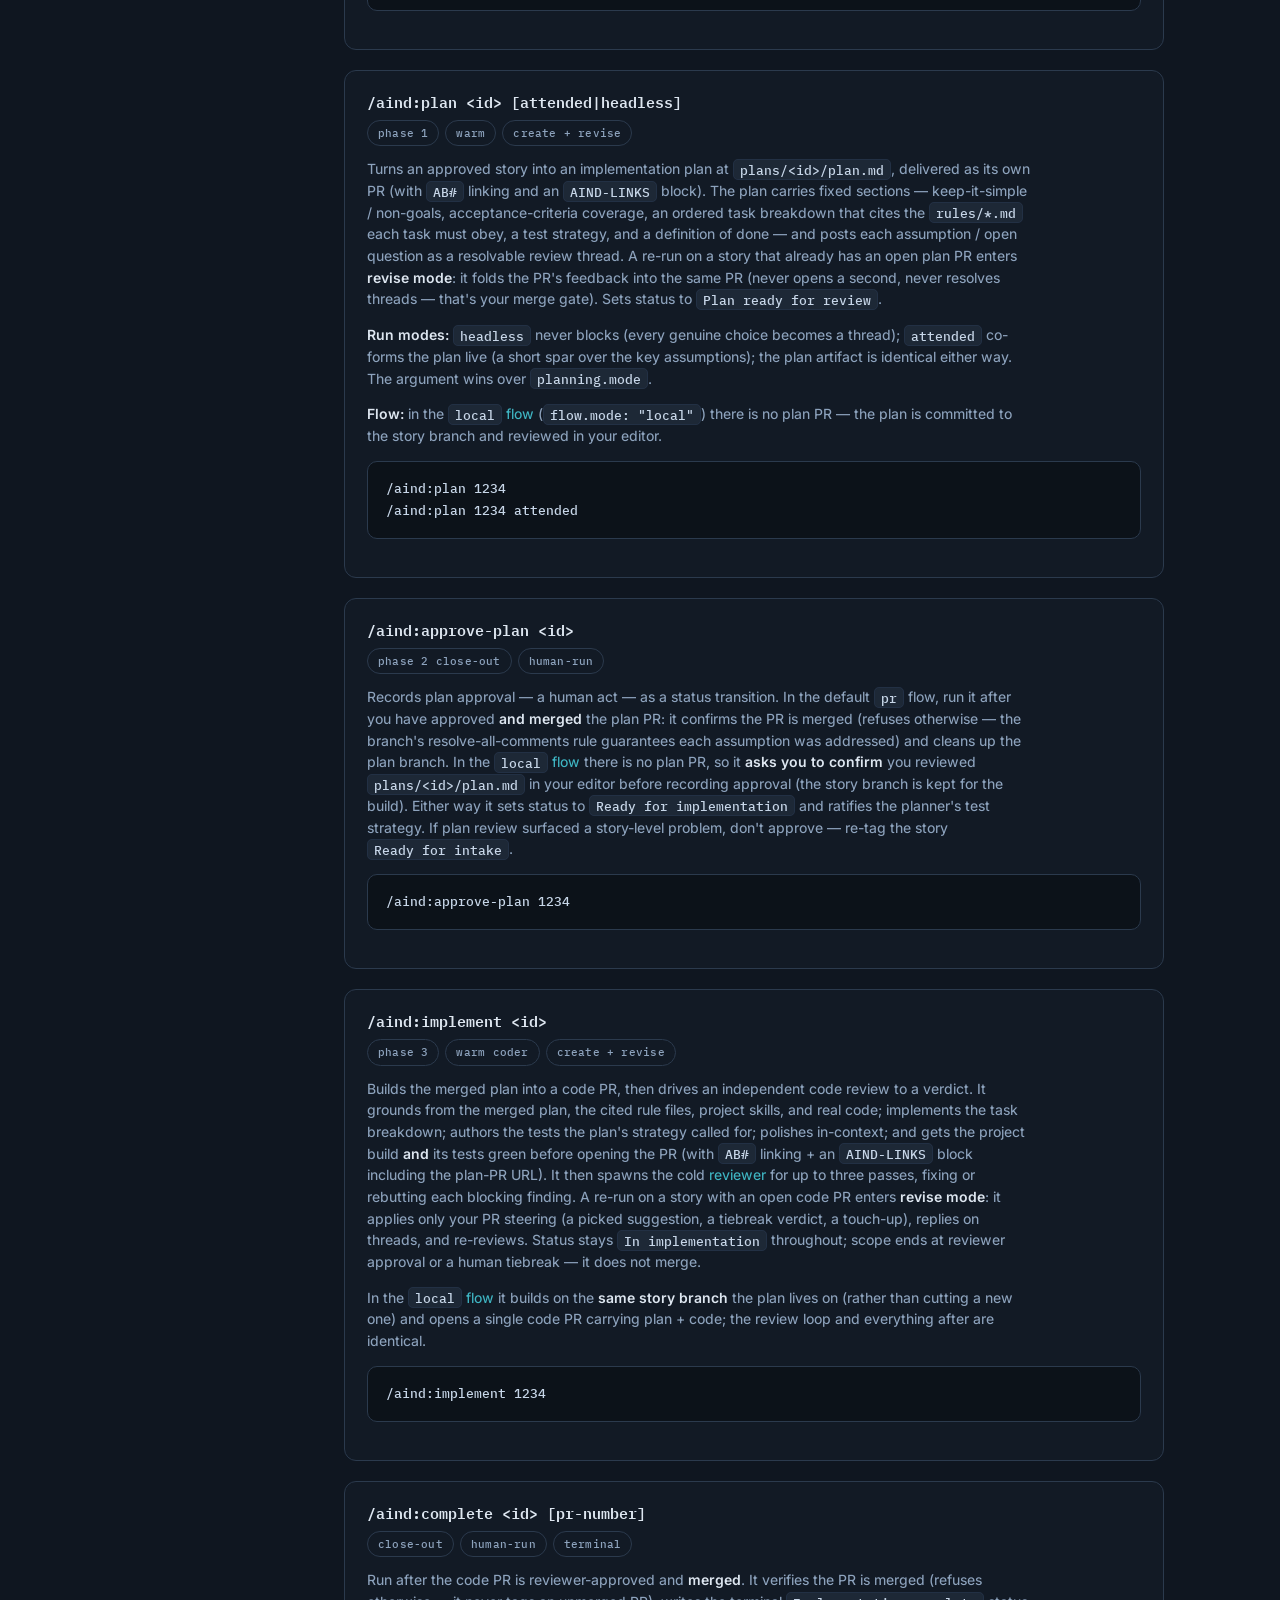
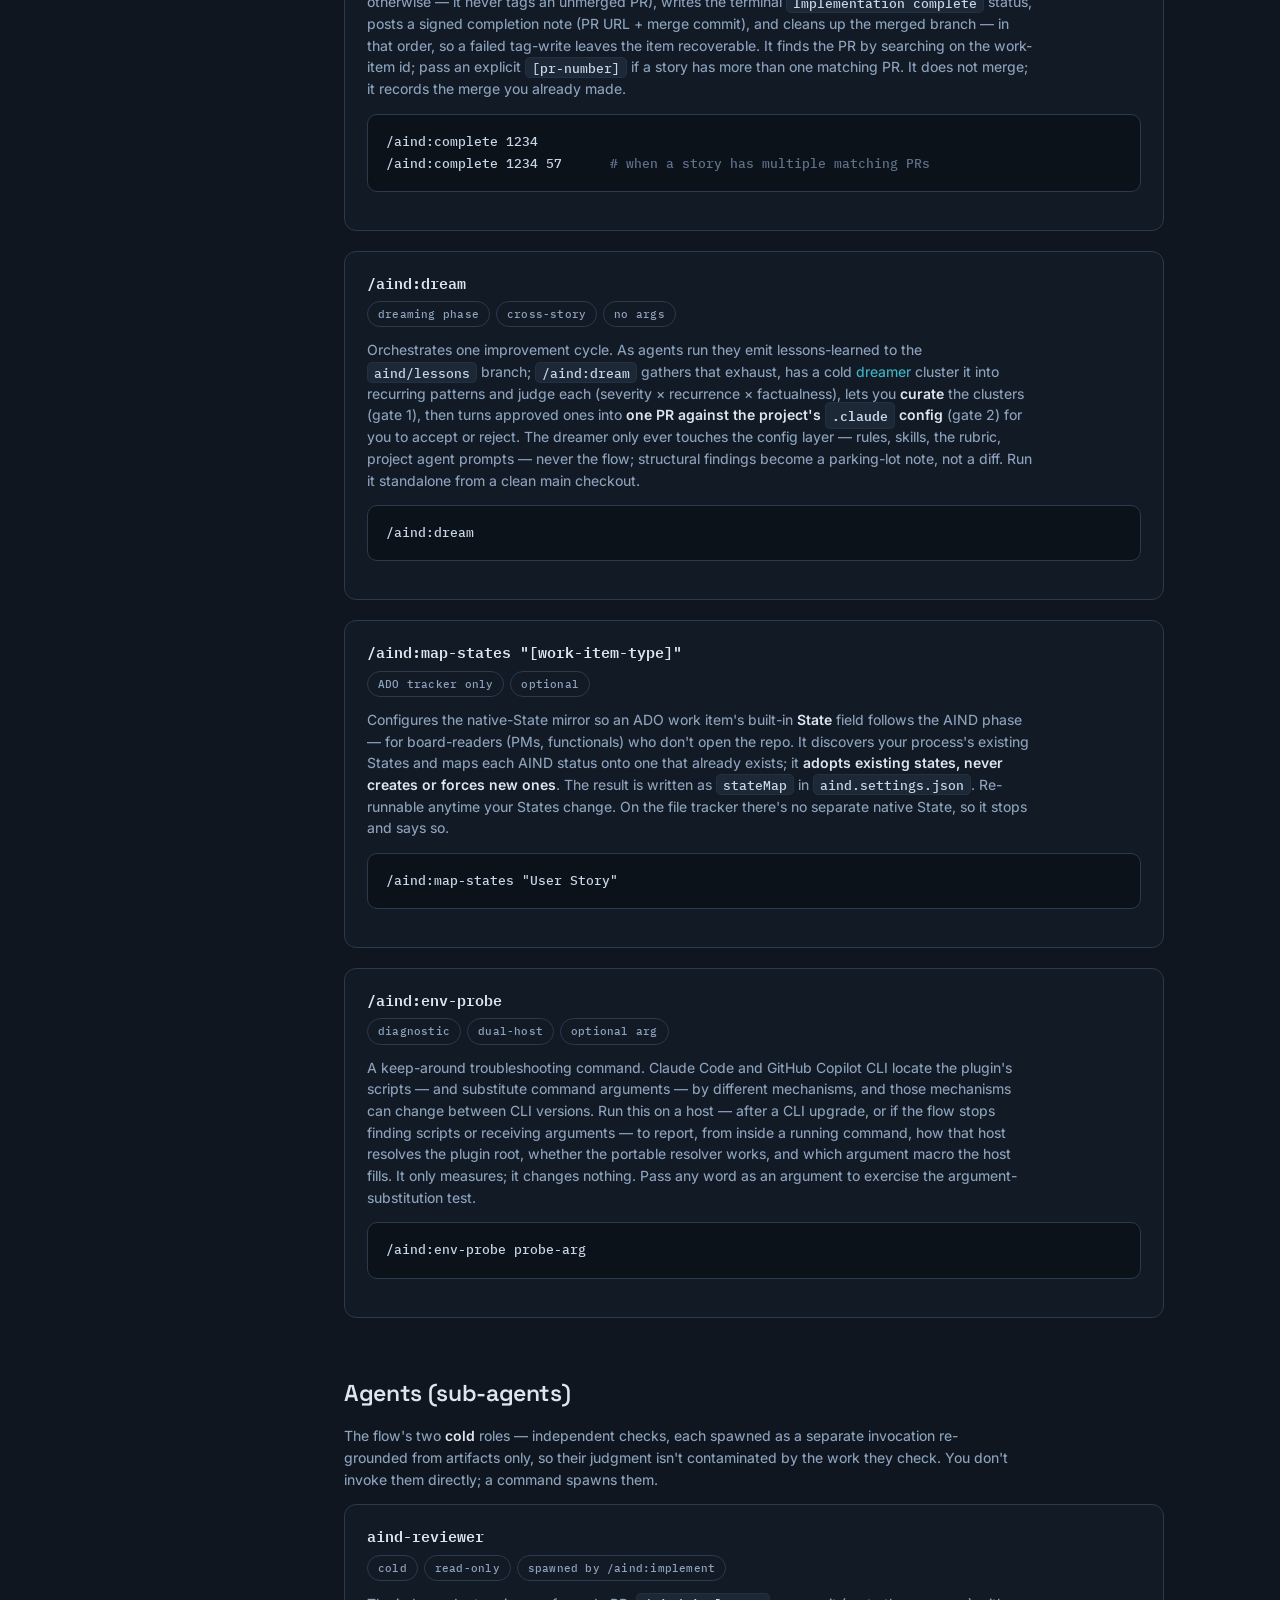
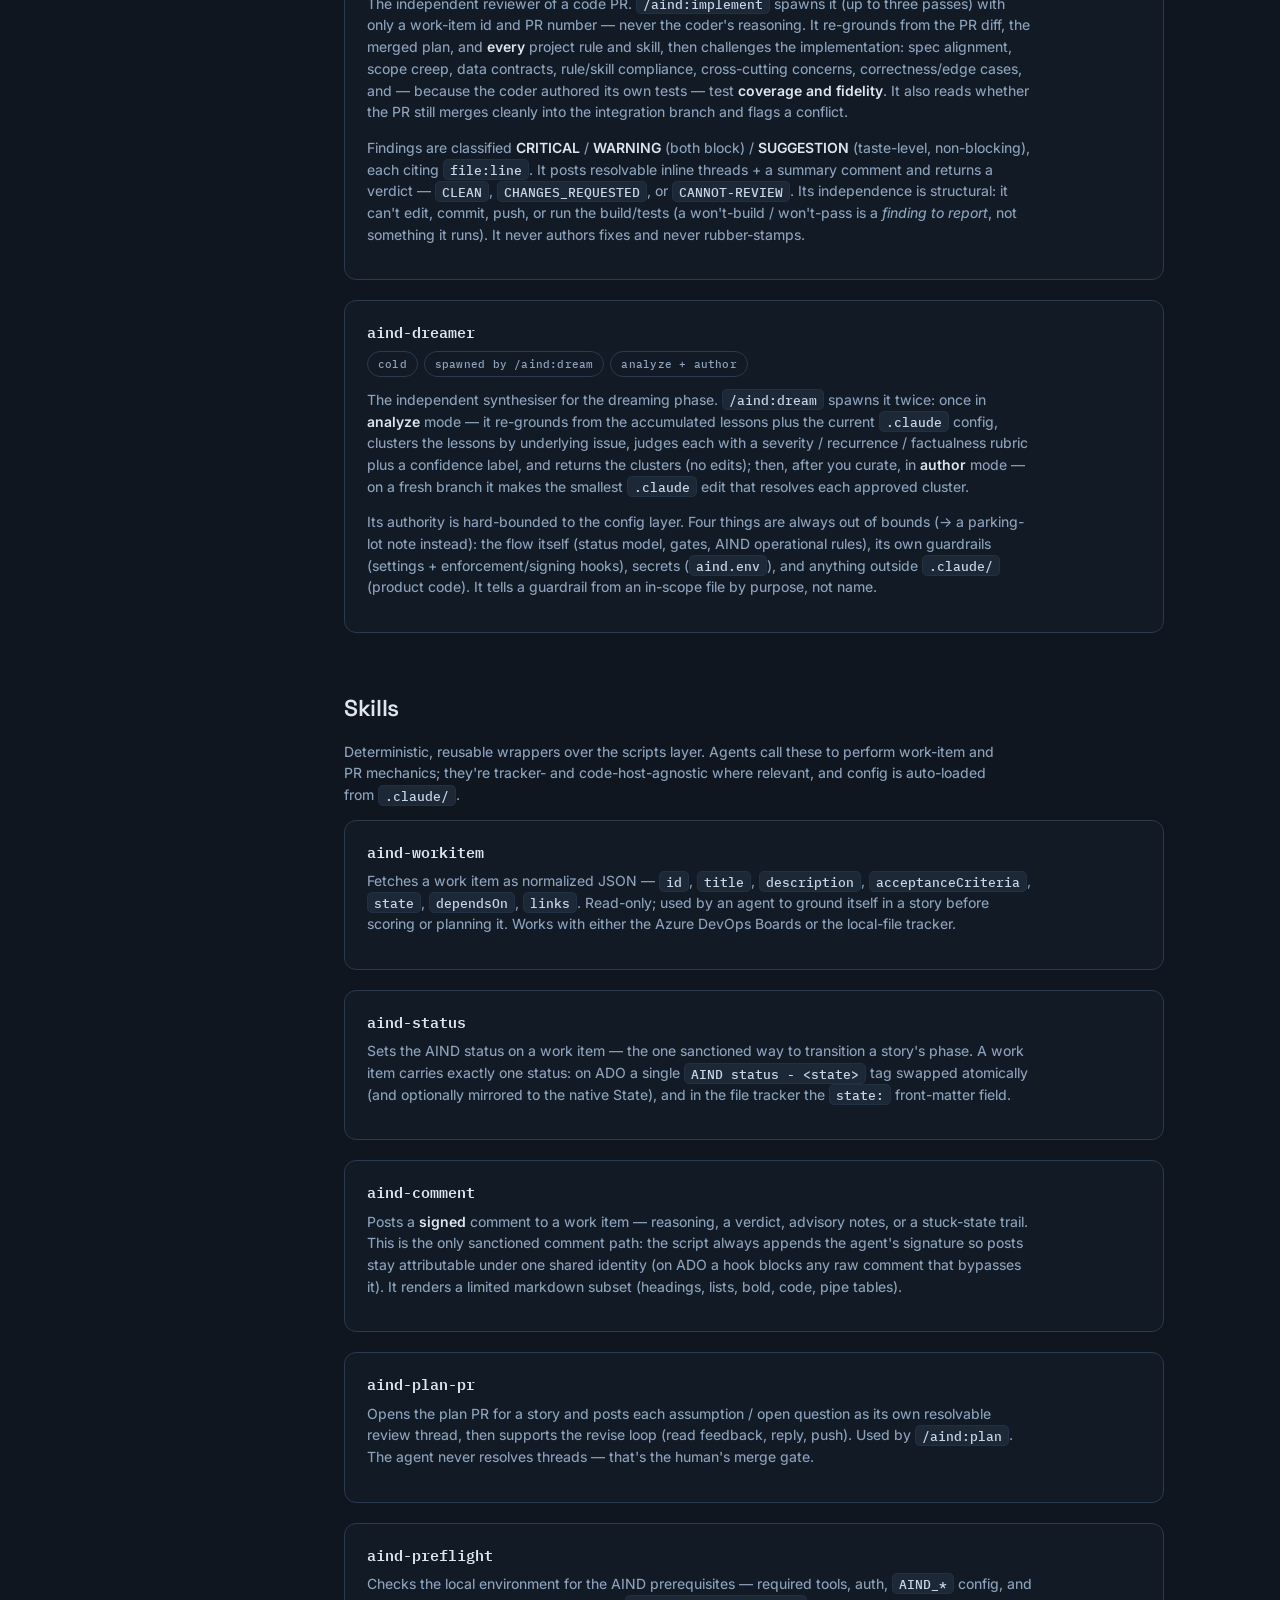
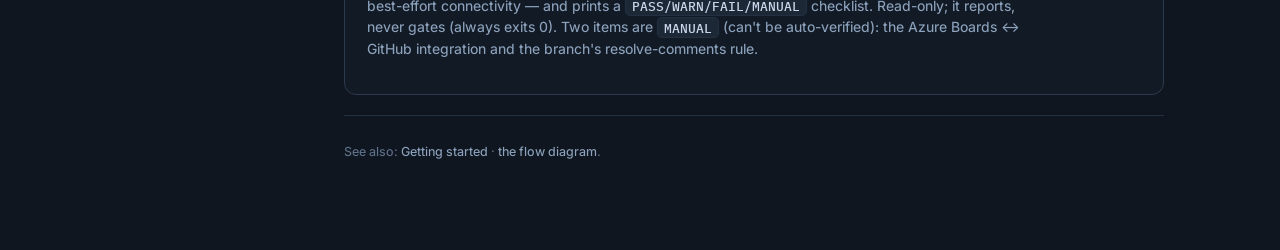
==== commit 74428602: "feat: plain-language writing guide + writing.level config Every text-producing command and agent now" ====
--- a/docs/docs.html
+++ b/docs/docs.html
@@ -26,6 +26,7 @@
     <a href="#config">Overview</a>
     <a href="#cfg-settings">aind.settings.json</a>
     <a href="#cfg-flow">flow block</a>
+    <a href="#cfg-writing">writing block</a>
     <a href="#cfg-worktree">worktree block</a>
     <a href="#cfg-telemetry">telemetry block</a>
     <a href="#cfg-env">aind.env</a>
@@ -124,6 +125,10 @@
           <td>Optional, ADO tracker only. Maps each AIND status → a native ADO State so the board
             mirrors the flow. Produced by <a href="#cmd-map-states"><code>/aind:map-states</code></a>;
             empty = mirror off.</td></tr>
+        <tr><td><code>writing.level</code></td><td><code>AIND_WRITING_LEVEL</code></td>
+          <td>Optional. Reading level of text people read: <code>plain</code>,
+            <code>standard</code> (default) or <code>technical</code> — see the
+            <a href="#cfg-writing">writing block</a>.</td></tr>
         <tr><td><code>telemetry</code></td><td>—</td>
           <td>Optional block — see <a href="#cfg-telemetry">below</a>.</td></tr>
         <tr><td><code>worktree</code></td><td>—</td>
@@ -163,6 +168,30 @@
     assumption-heavy stories (it resolves open questions live), and the confirmation prompt at approval
     is your explicit attestation that you read the plan. Absent or <code>"pr"</code> keeps the standard
     two-PR flow.</p>
+
+    <h3 id="cfg-writing">writing block (readable output)</h3>
+    <p>Every AIND command and agent follows a built-in <strong>writing guide</strong> for text people
+    read: work-item comments, PR bodies, review threads, plan files and console messages. It puts the
+    ask first (<em>What I need from you</em>), keeps sentences short, and ends each run with a
+    <strong>Done / Needs you / Next</strong> summary. Output is always in English. The
+    <code>writing</code> block sets the reading level:</p>
+    <pre><code>"writing": {
+  "level": "plain"    <span class="cmt">// "plain" | "standard" (default) | "technical"</span>
+}</code></pre>
+    <table>
+      <thead><tr><th>Level</th><th>Best for</th></tr></thead>
+      <tbody>
+        <tr><td><code>plain</code></td><td>Mixed or non-technical reviewers, or readers with English
+          as a second language. Very short sentences, no unexplained jargon.</td></tr>
+        <tr><td><code>standard</code></td><td>A delivery team with testers and analysts. Short
+          sentences; terms outside the team's domain are explained.</td></tr>
+        <tr><td><code>technical</code></td><td>Developers only. Domain and code terms allowed.</td></tr>
+      </tbody>
+    </table>
+    <p><strong>Project rules.</strong> Add an optional <code>.claude/writing-guide.md</code> (checked
+    in) for a glossary, words to avoid, or extra rules. Agents read it after the built-in guide, and
+    its rules win on conflict. A starter is in <code>project-template/writing-guide.md</code>.
+    <code>/aind:dream</code> can propose edits to it when lessons show text was unclear.</p>
 
     <h3 id="cfg-worktree">worktree block (parallel work)</h3>
     <p>Opt in to AIND-owned git worktrees so one clone can drive several stories at once — implement
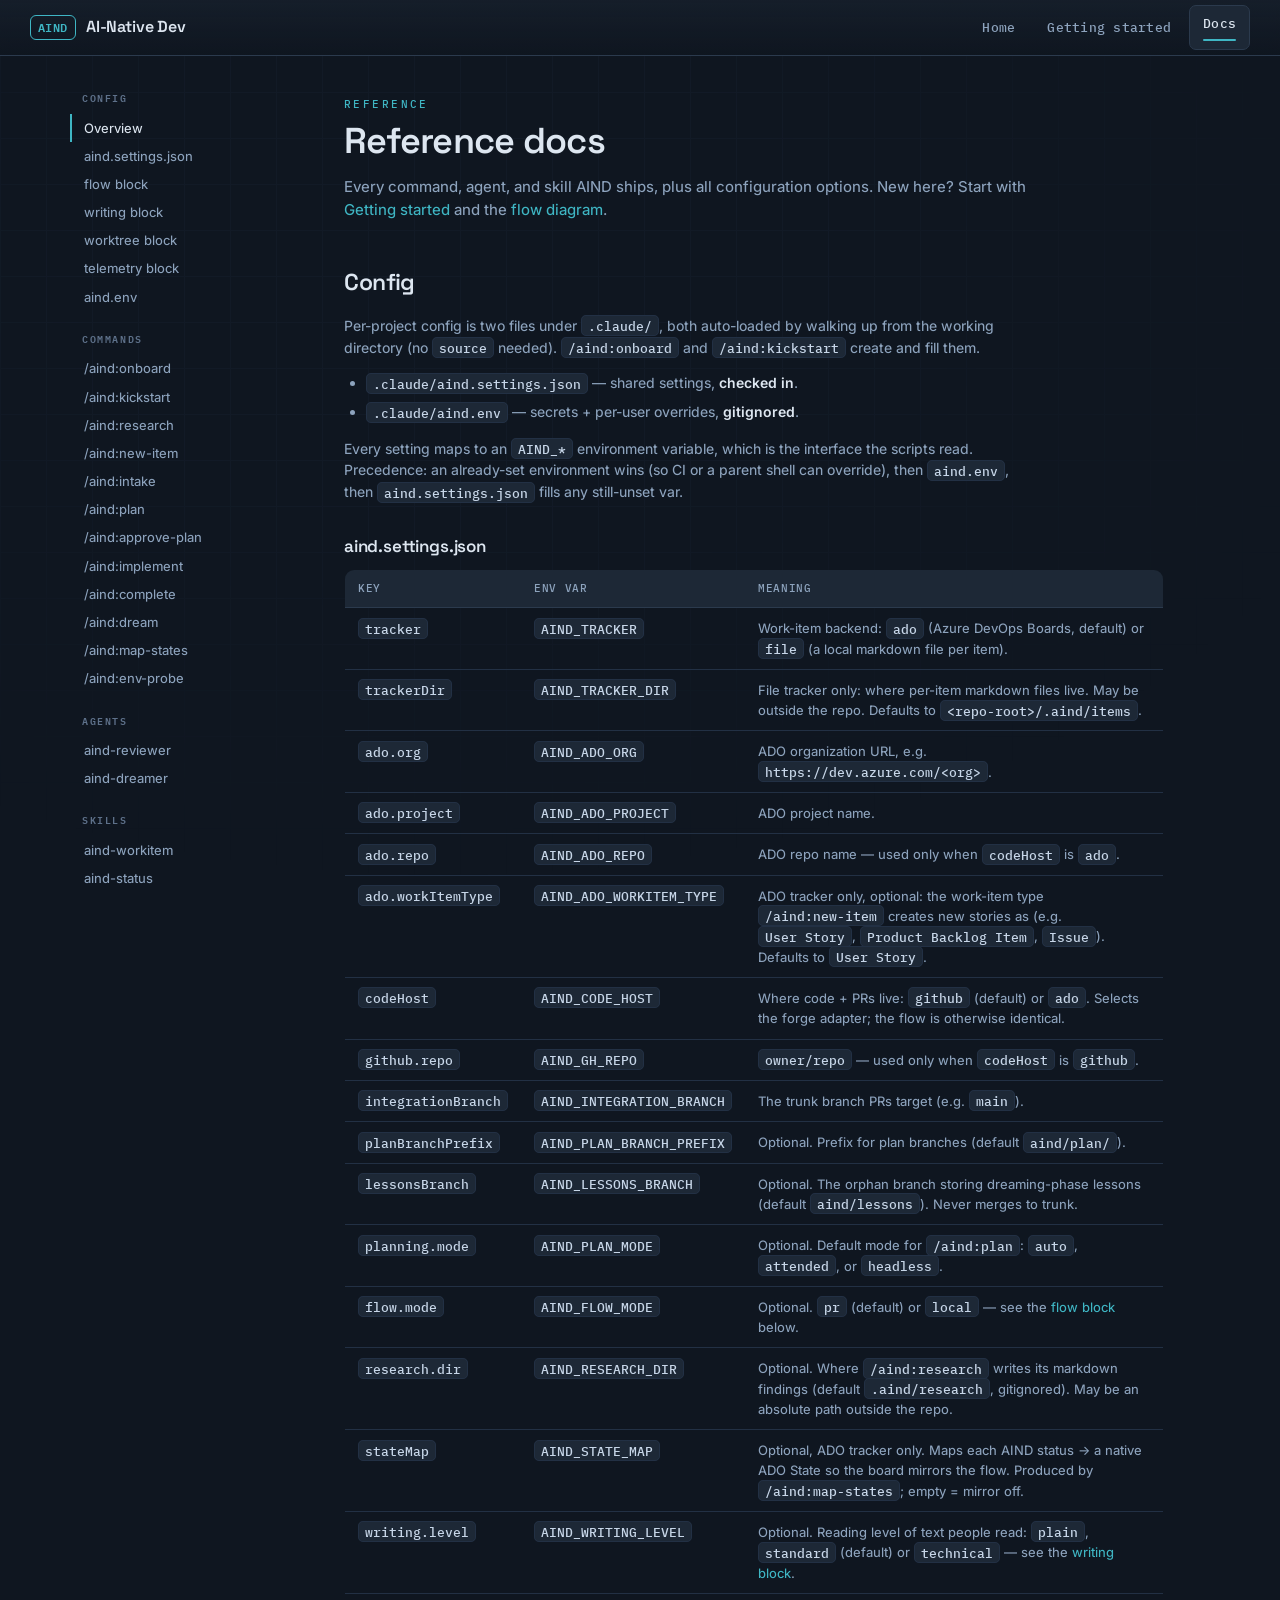
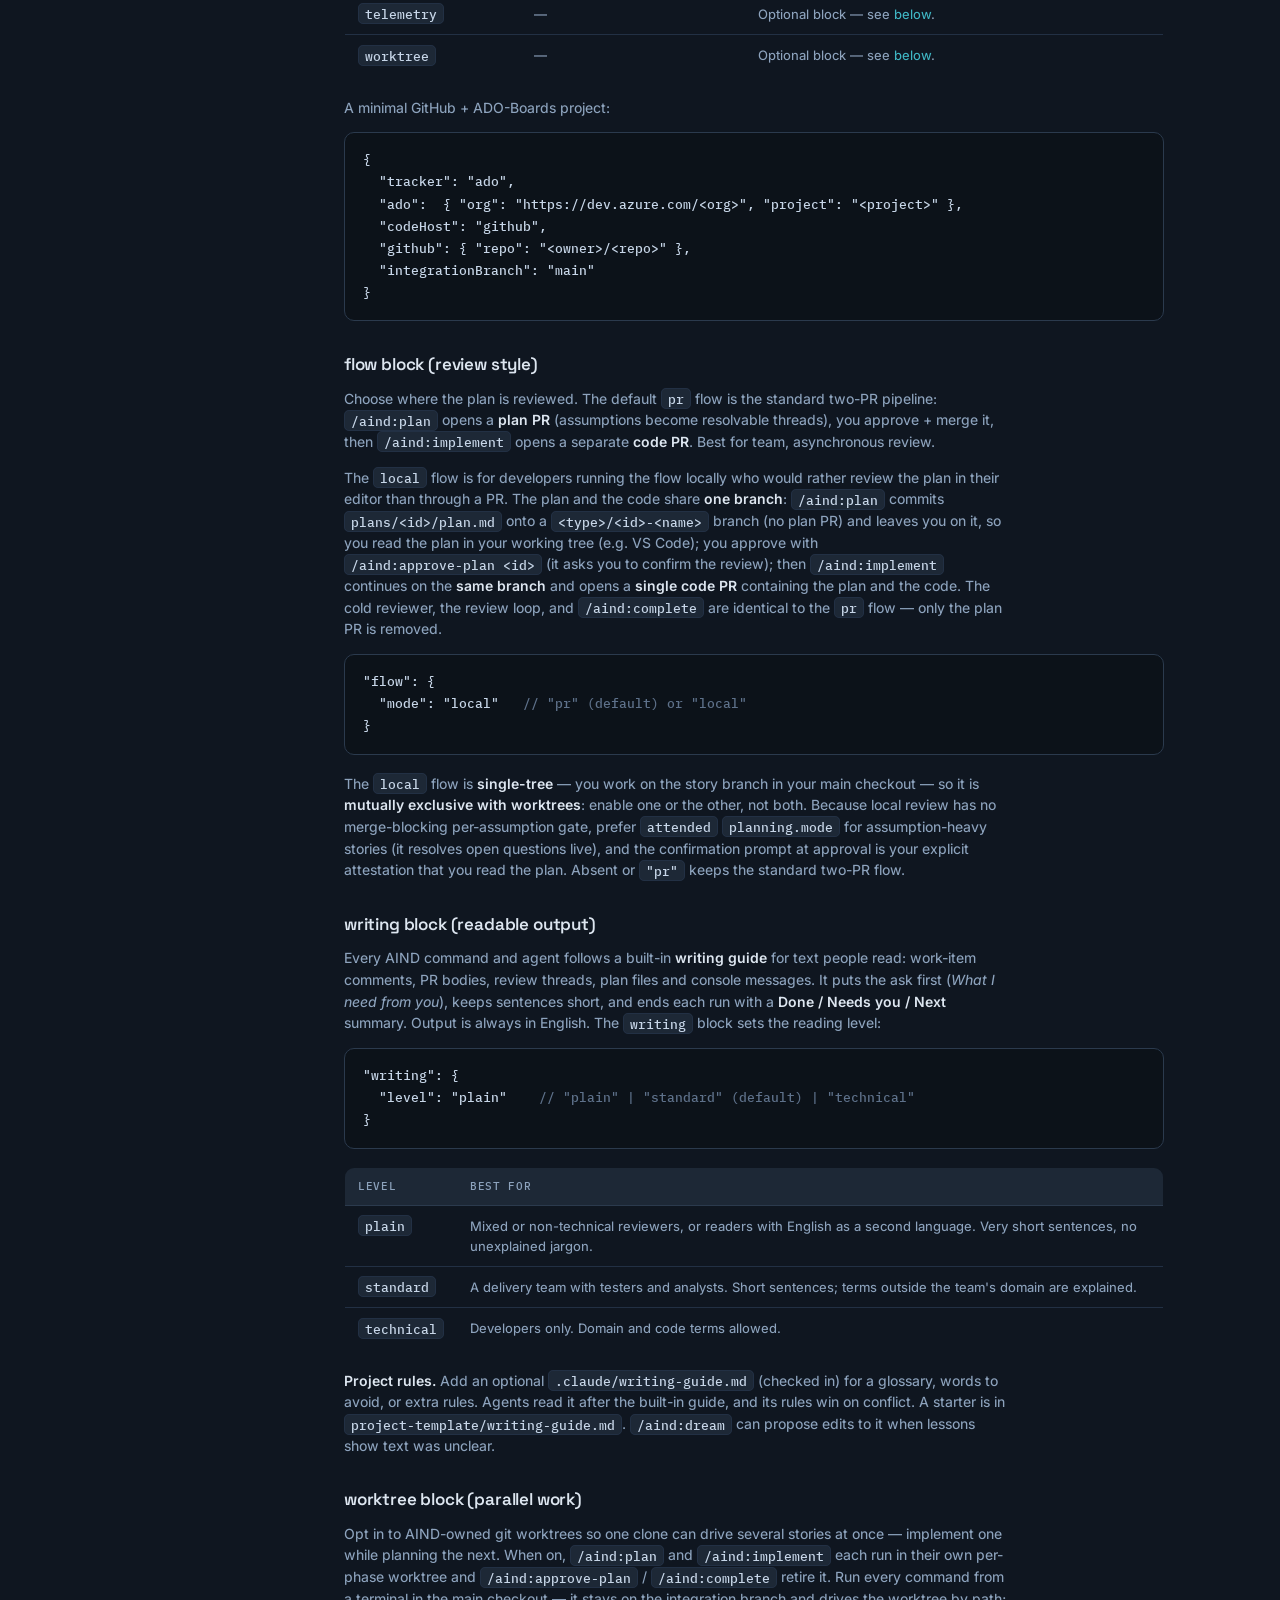
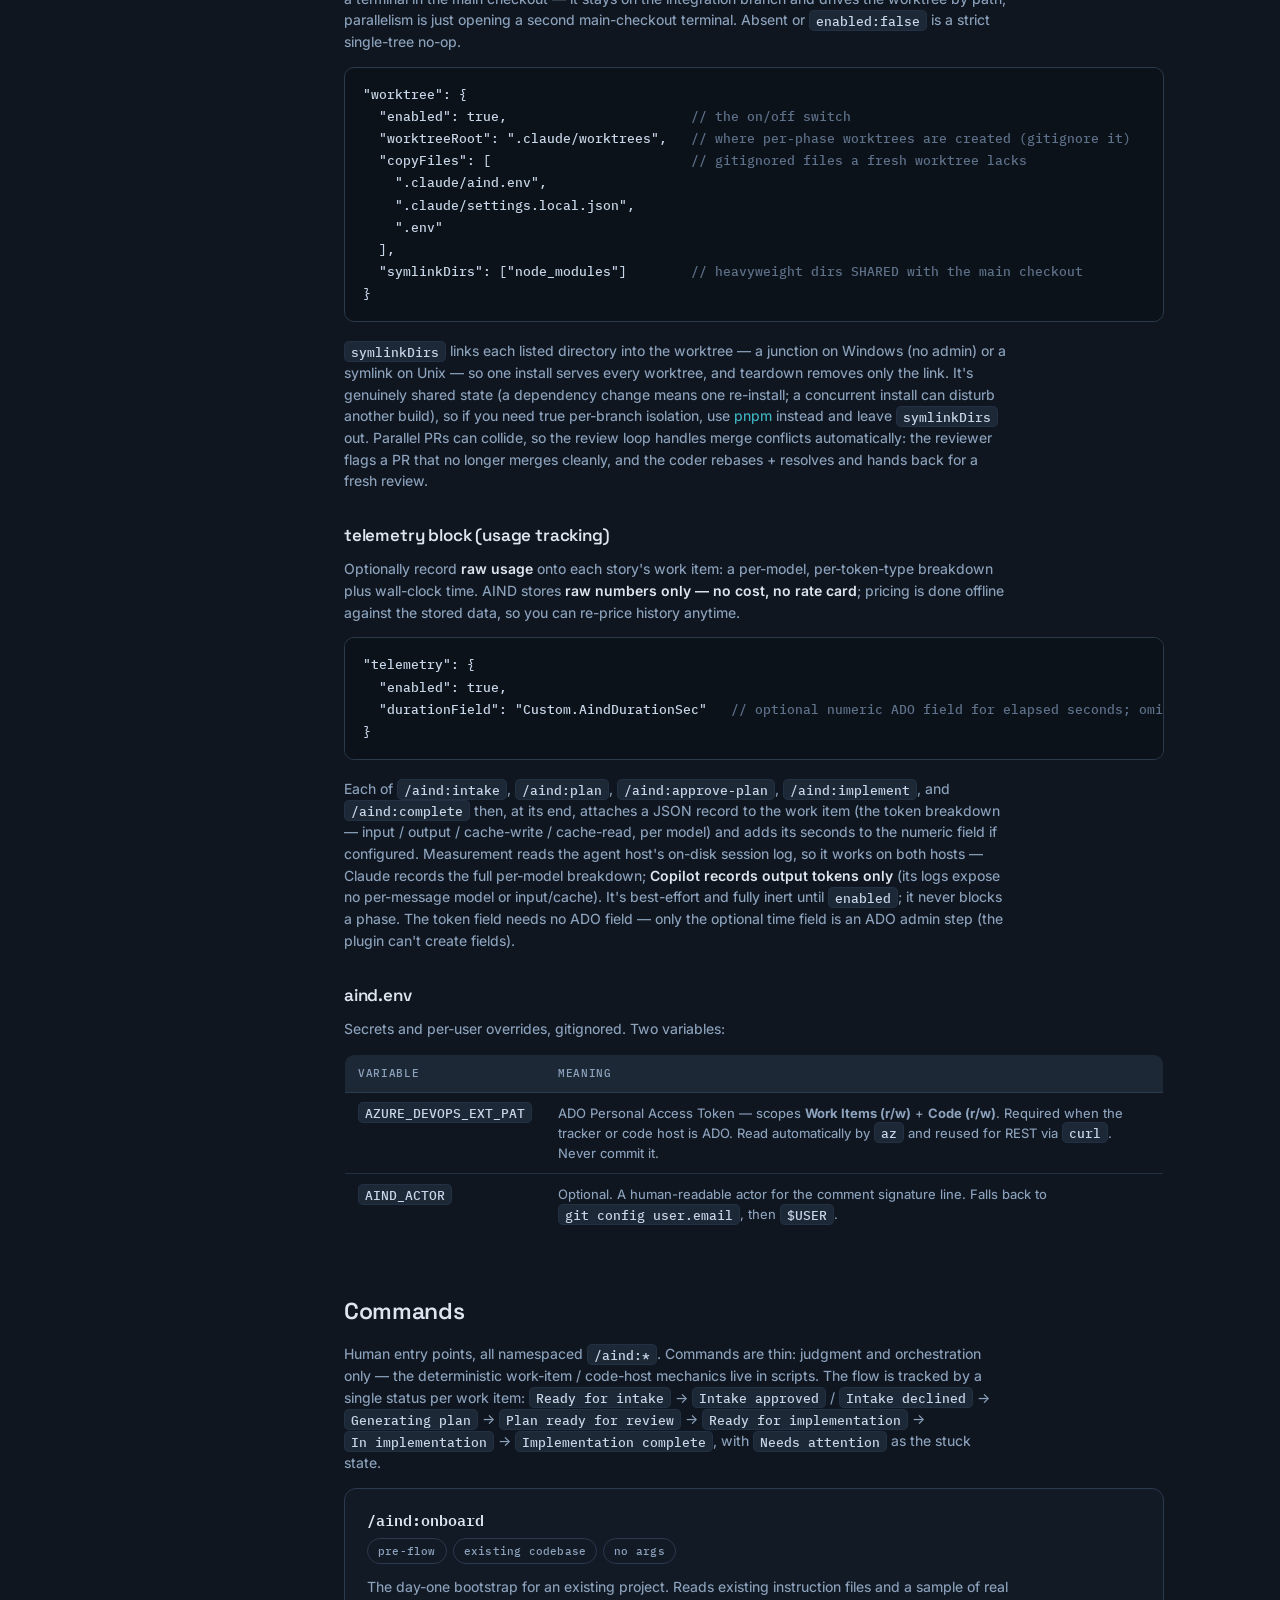
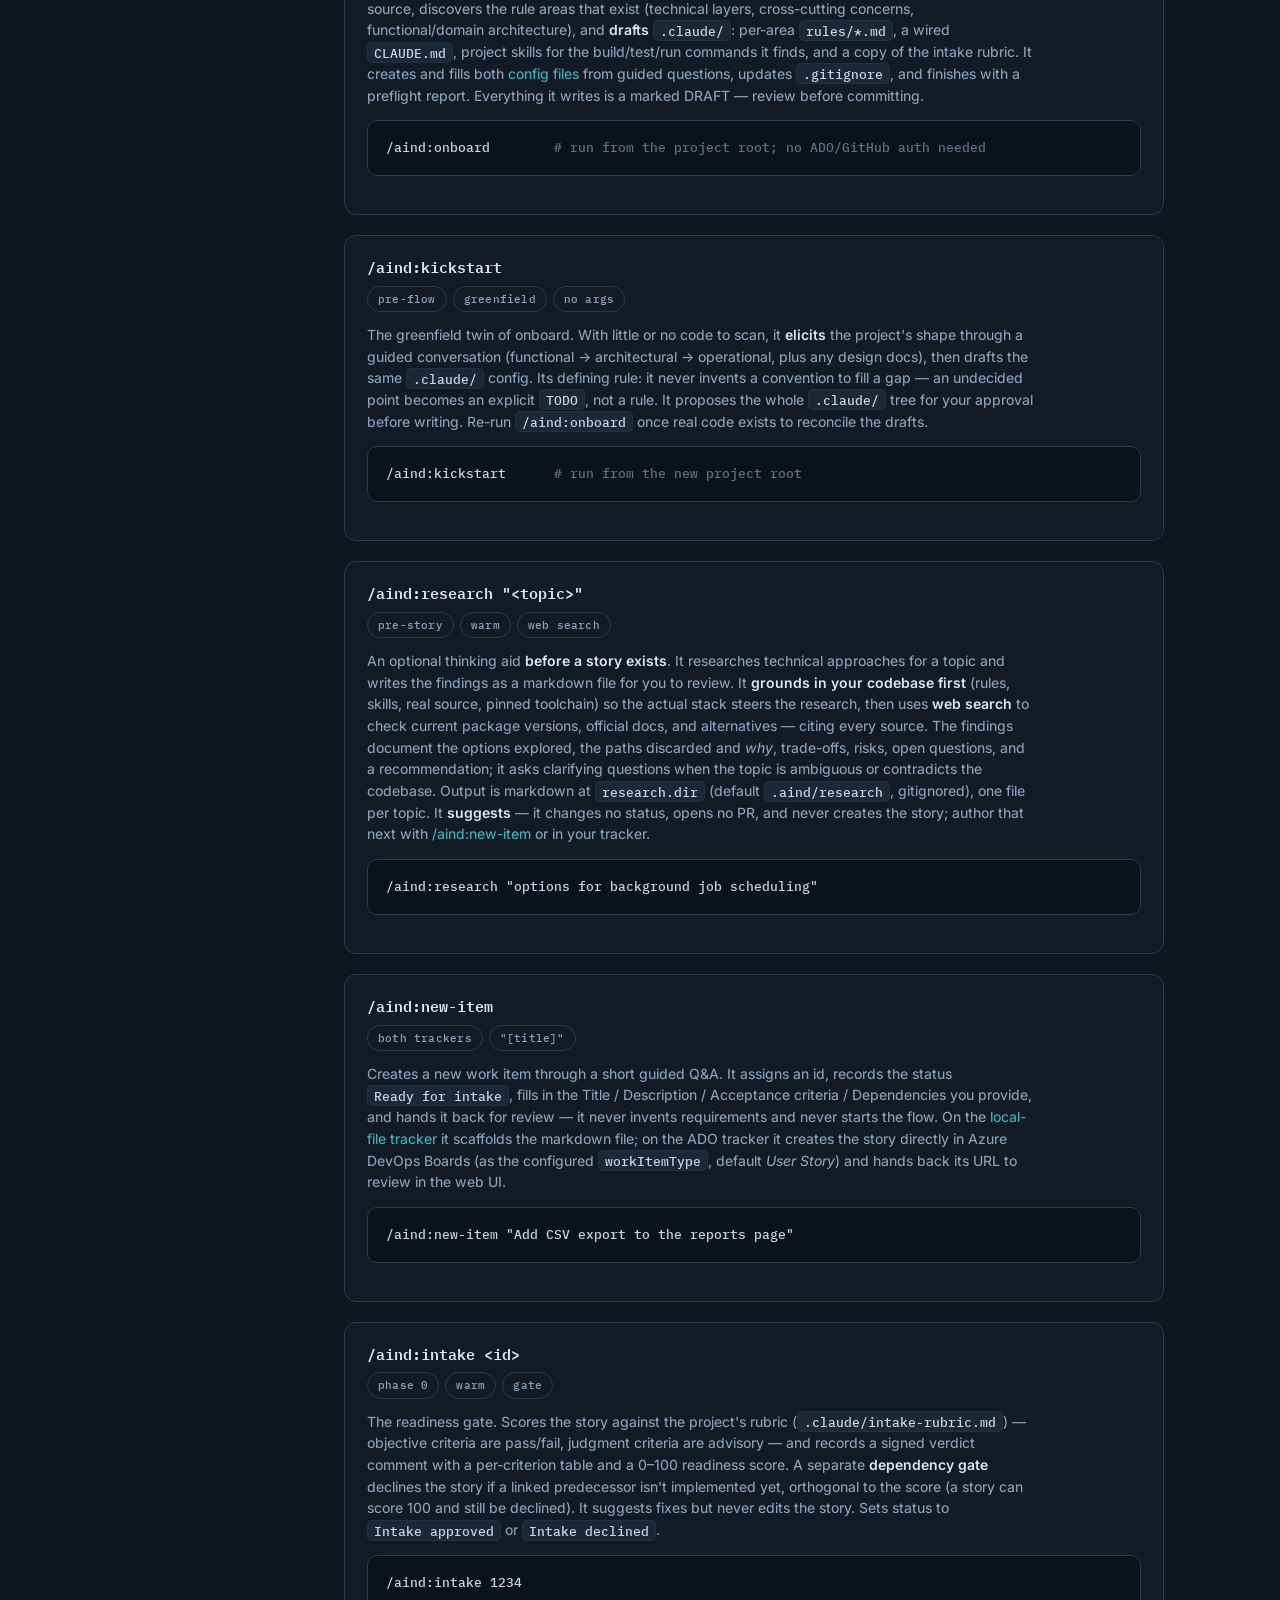
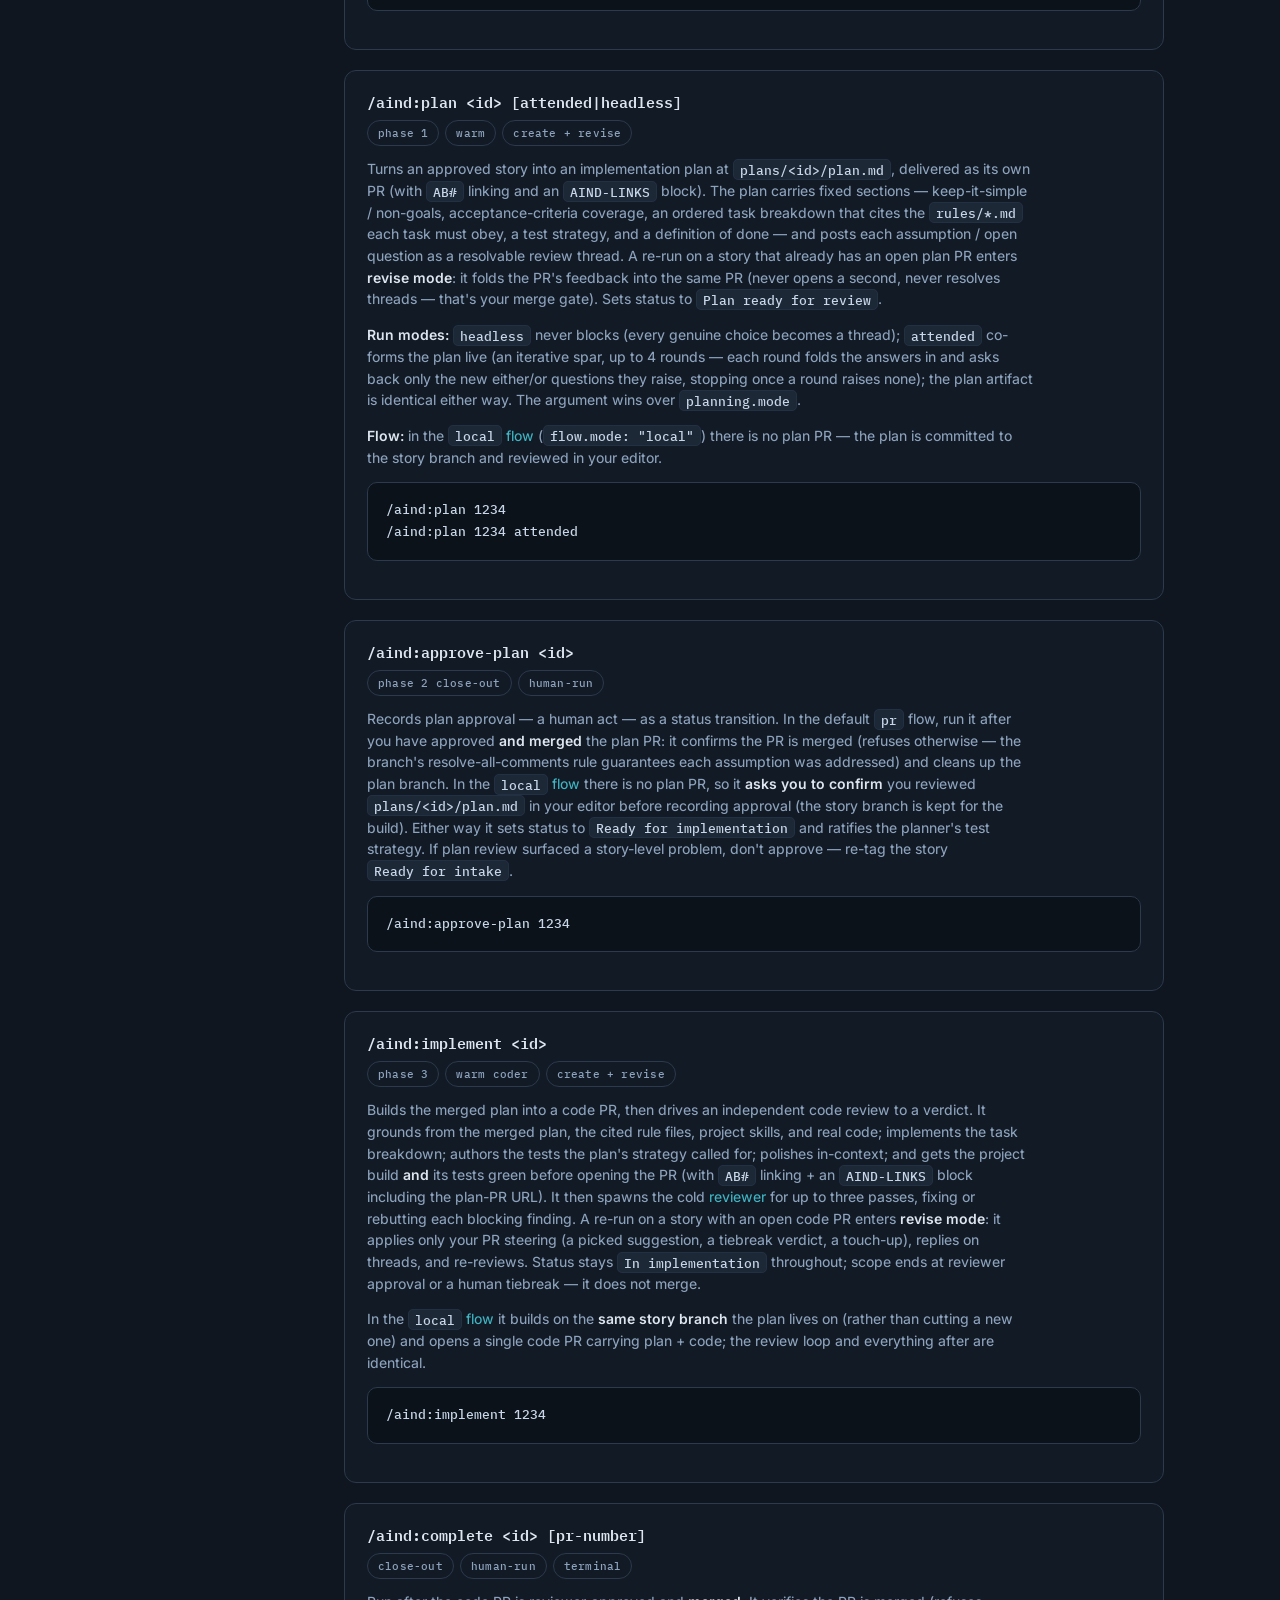
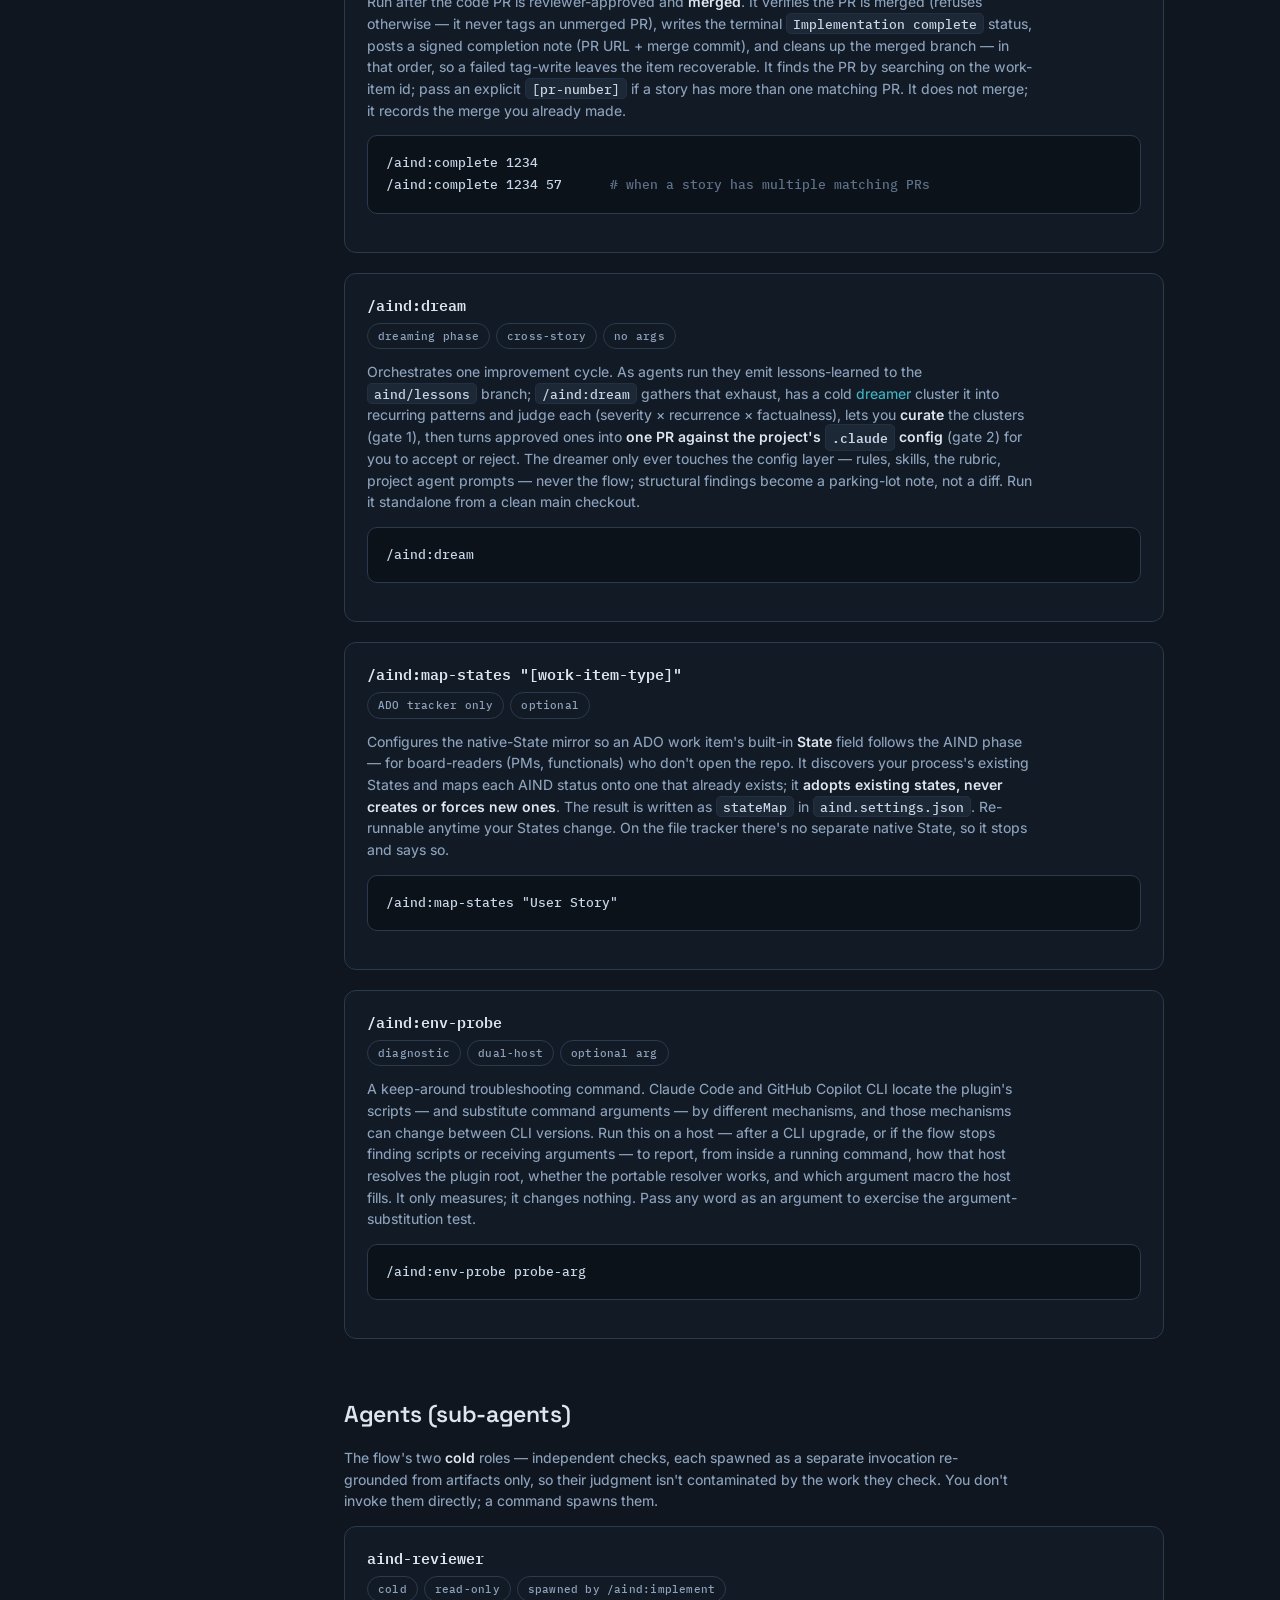
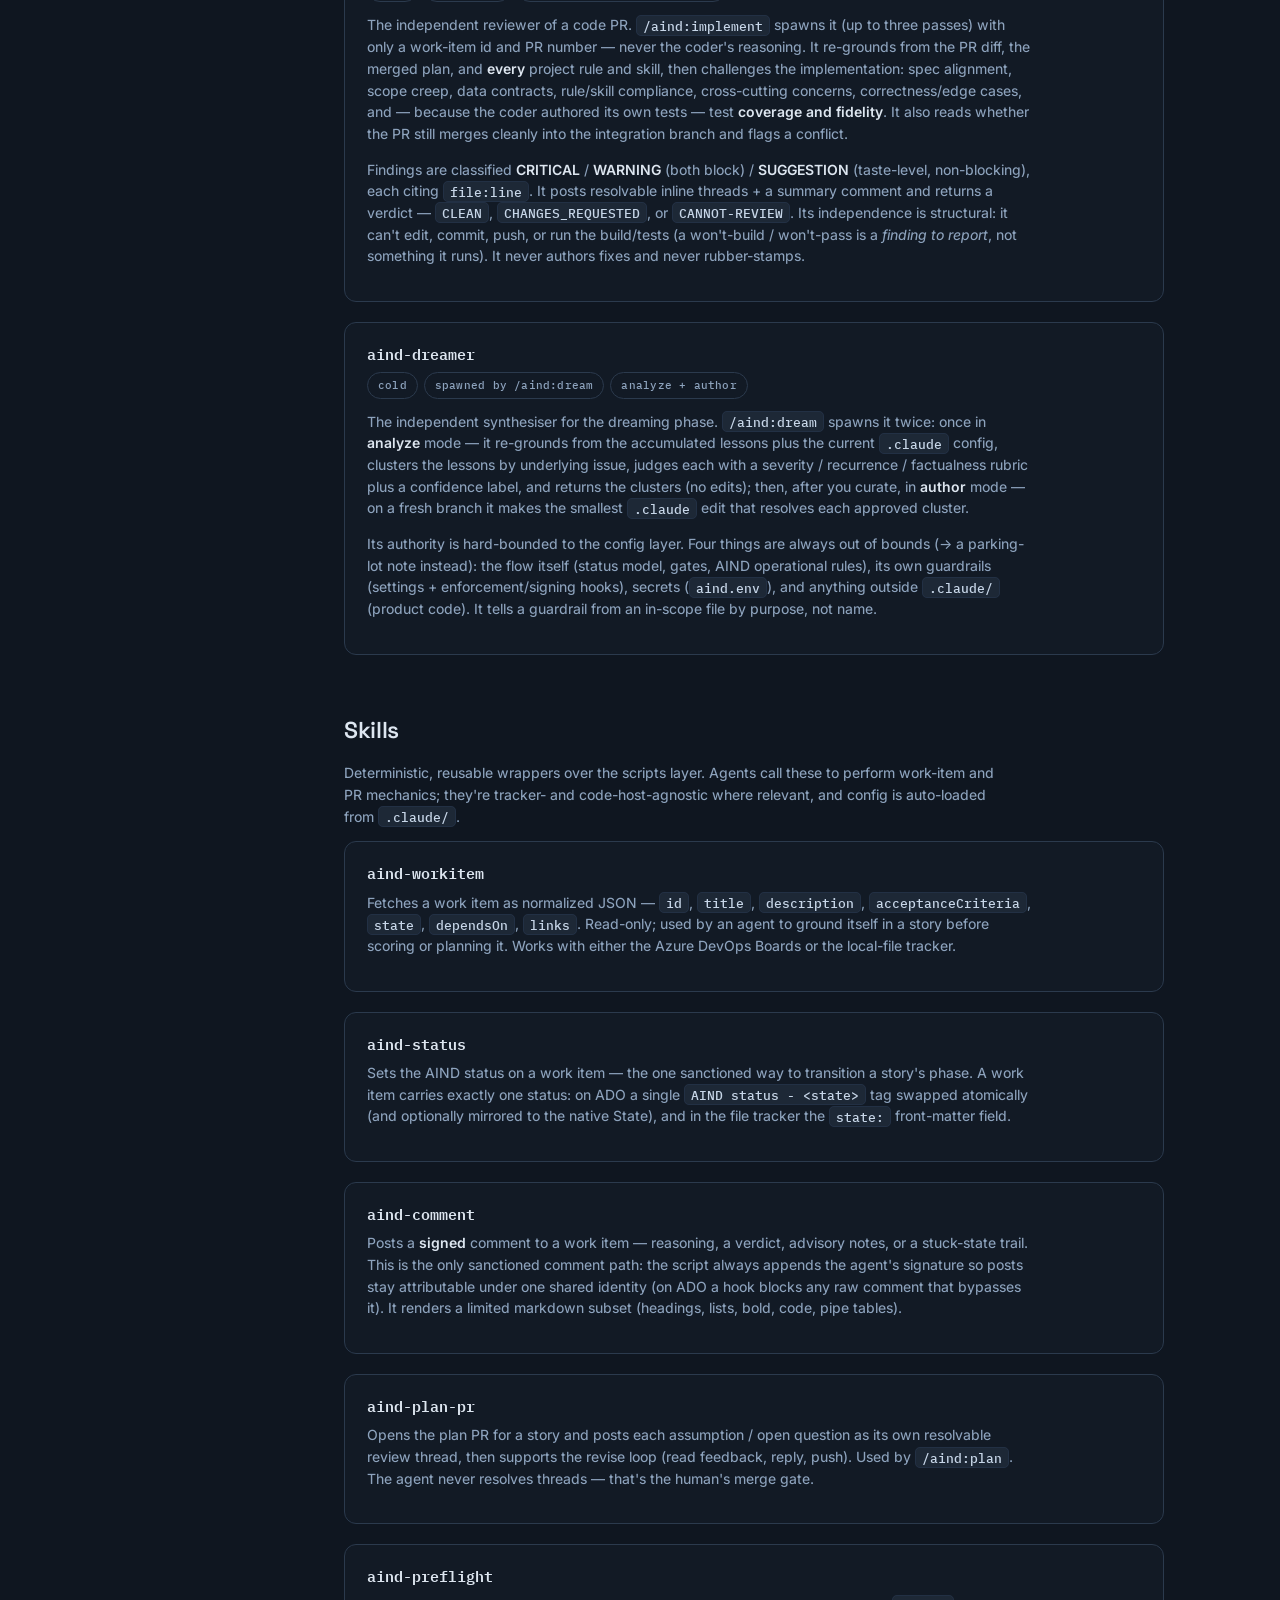
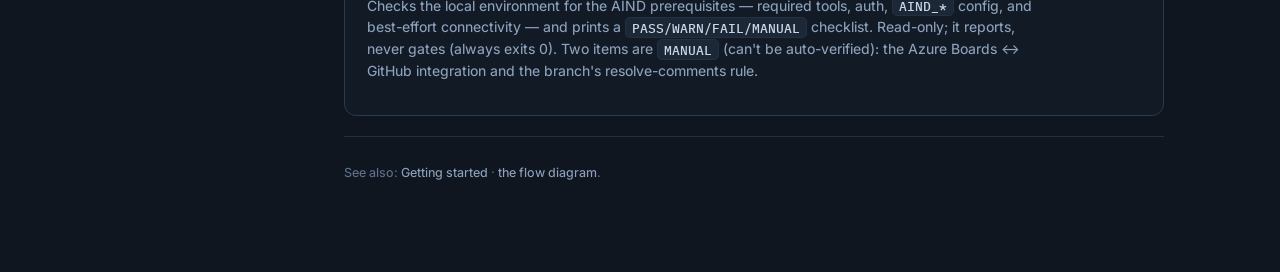
==== commit 549a390a: "feat: Iterative plan-sparring rounds (D57) Extends D44's attended spar (step 4.5 of /aind:plan) from" ====
--- a/docs/docs.html
+++ b/docs/docs.html
@@ -348,7 +348,9 @@
       a second, never resolves threads — that's your merge gate). Sets status to
       <code>Plan ready for review</code>.</p>
       <p><strong>Run modes:</strong> <code>headless</code> never blocks (every genuine choice becomes
-      a thread); <code>attended</code> co-forms the plan live (a short spar over the key assumptions);
+      a thread); <code>attended</code> co-forms the plan live (an iterative spar, up to 4 rounds —
+      each round folds the answers in and asks back only the new either/or questions they raise,
+      stopping once a round raises none);
       the plan artifact is identical either way. The argument wins over
       <a href="#cfg-settings"><code>planning.mode</code></a>.</p>
       <p><strong>Flow:</strong> in the <a href="#cfg-flow"><code>local</code> flow</a>
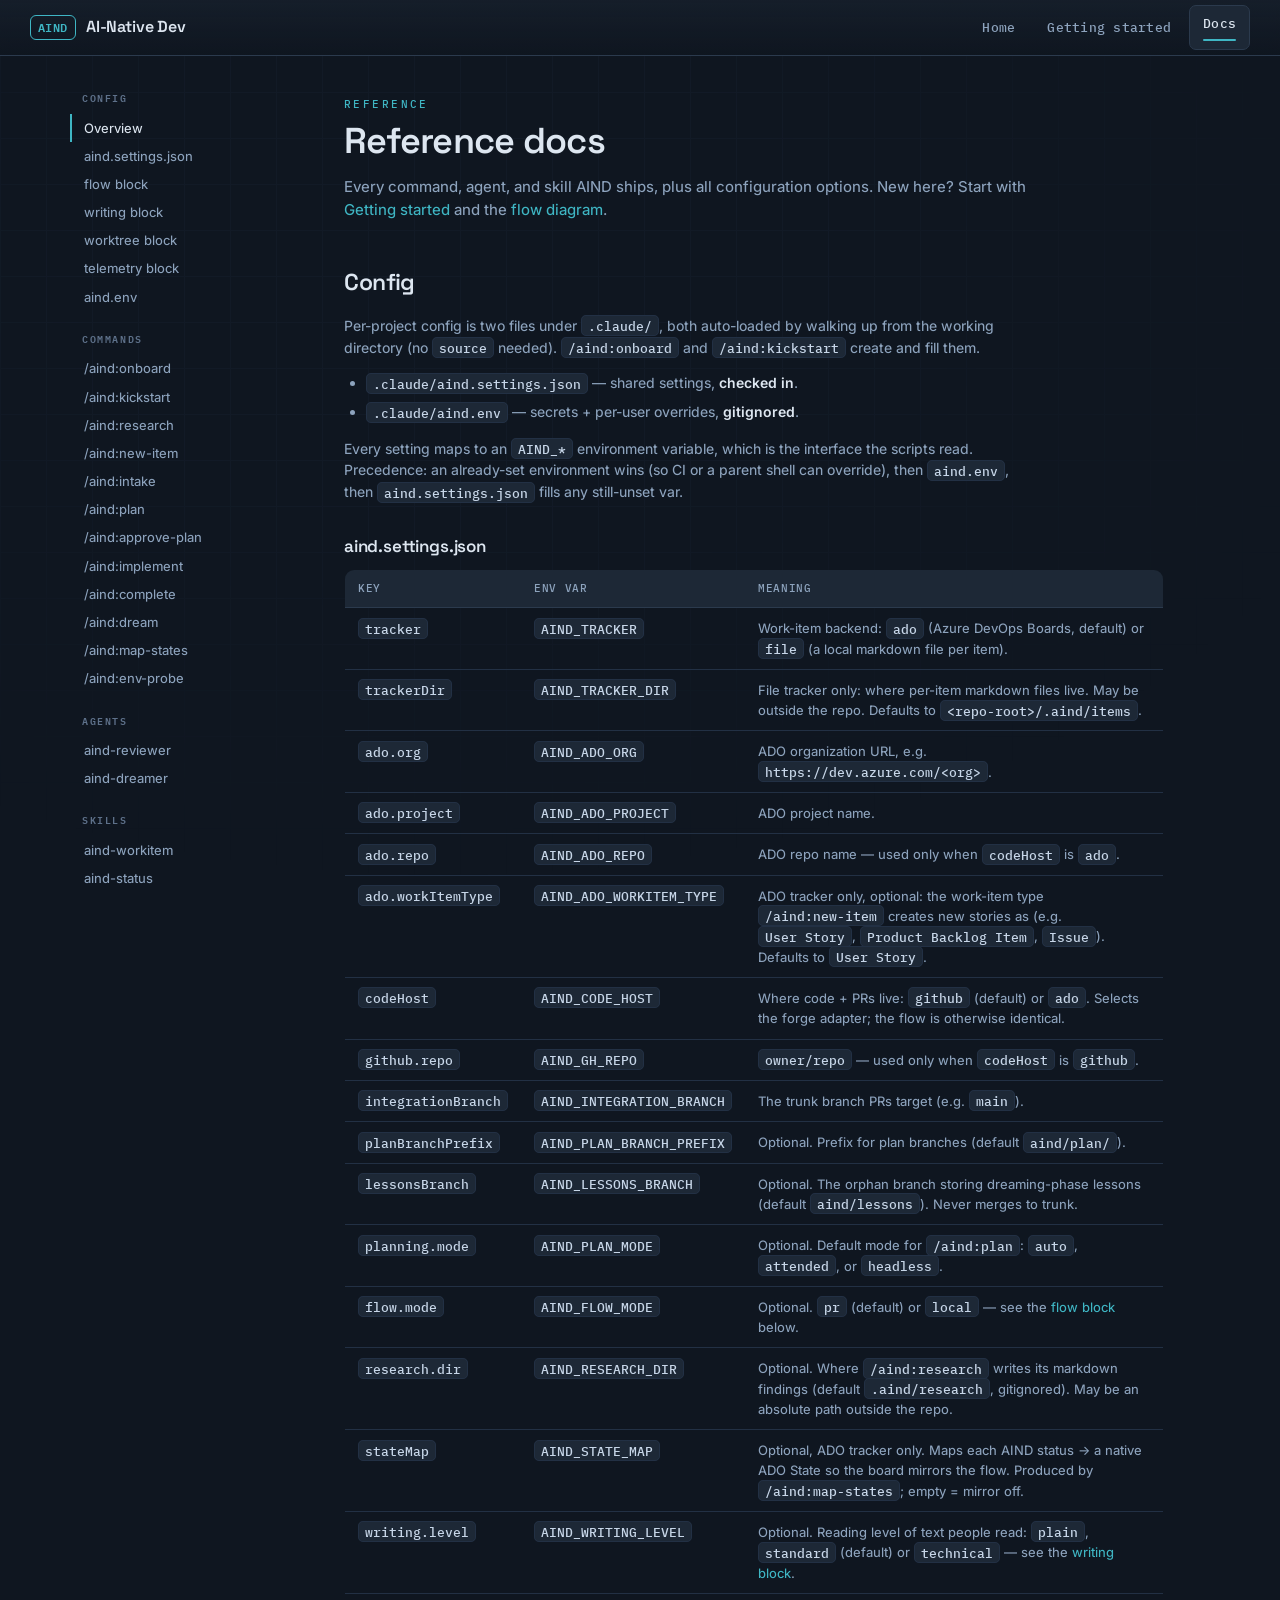
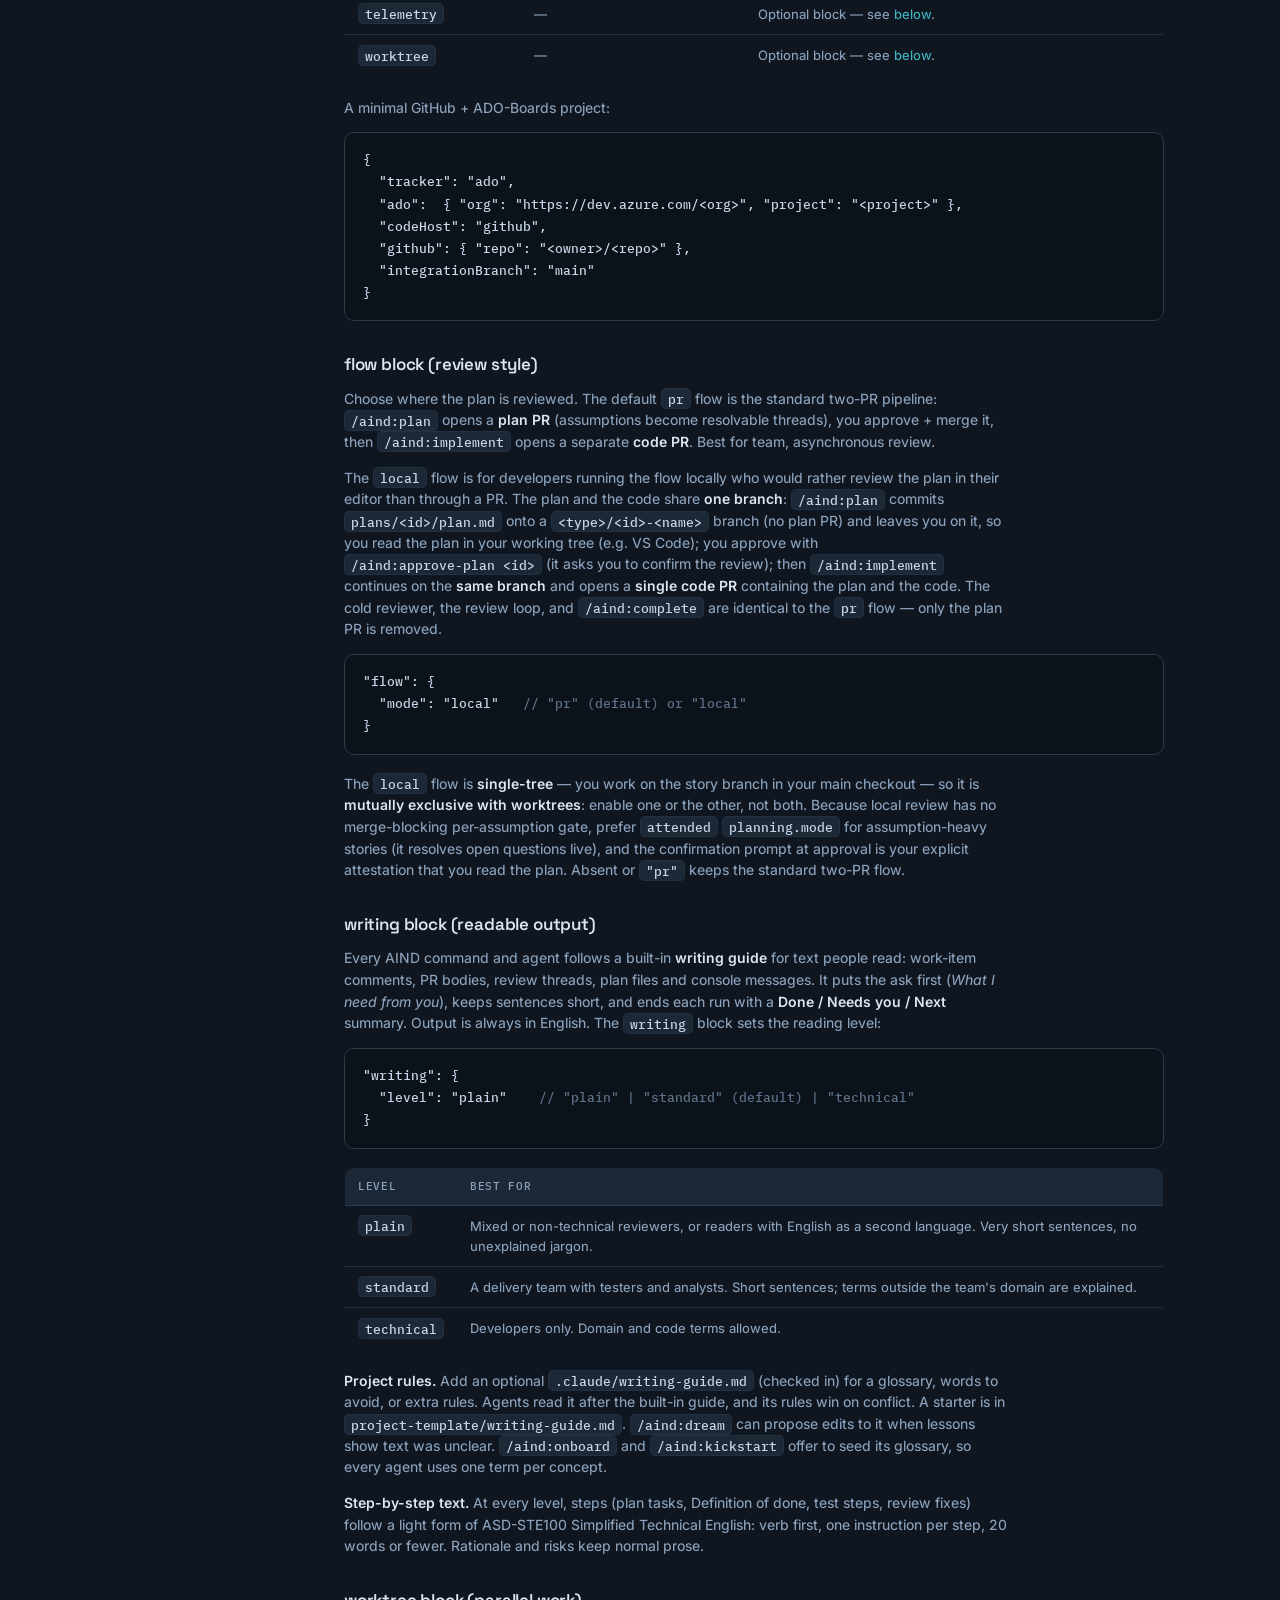
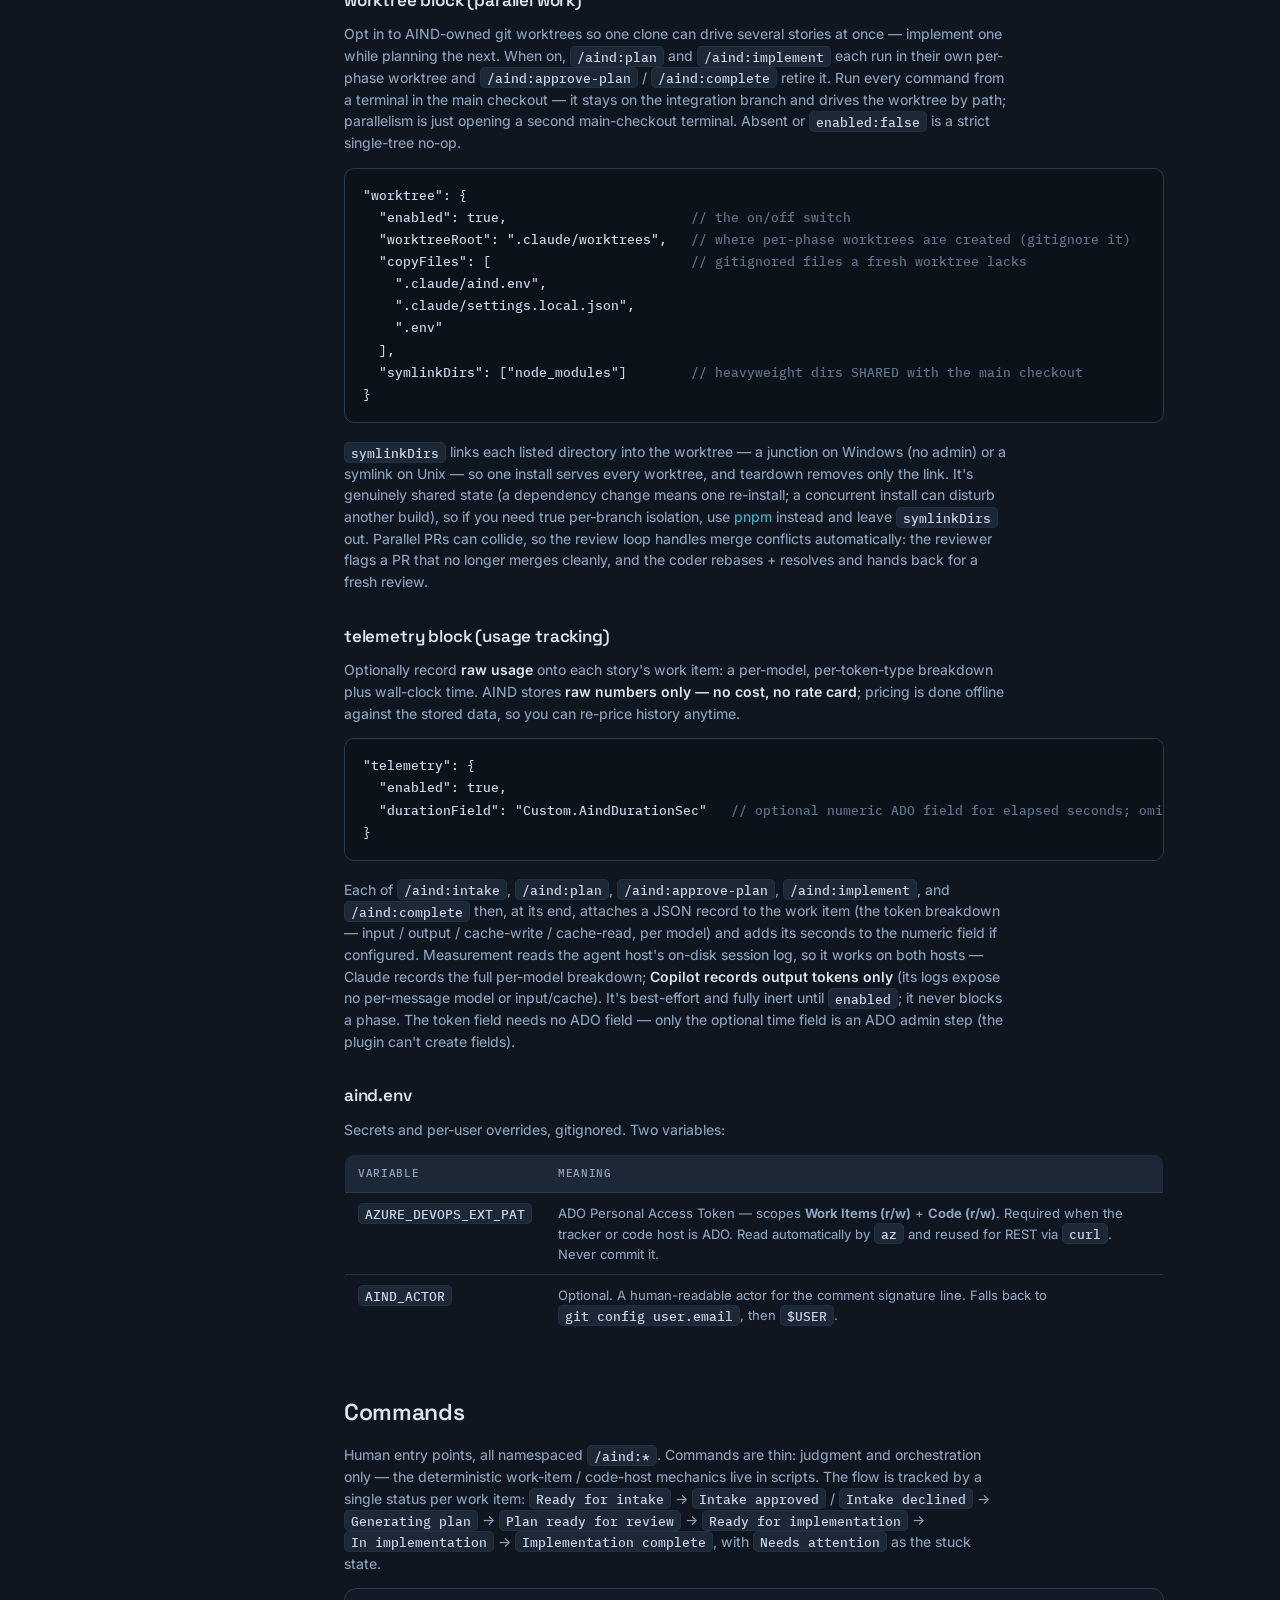
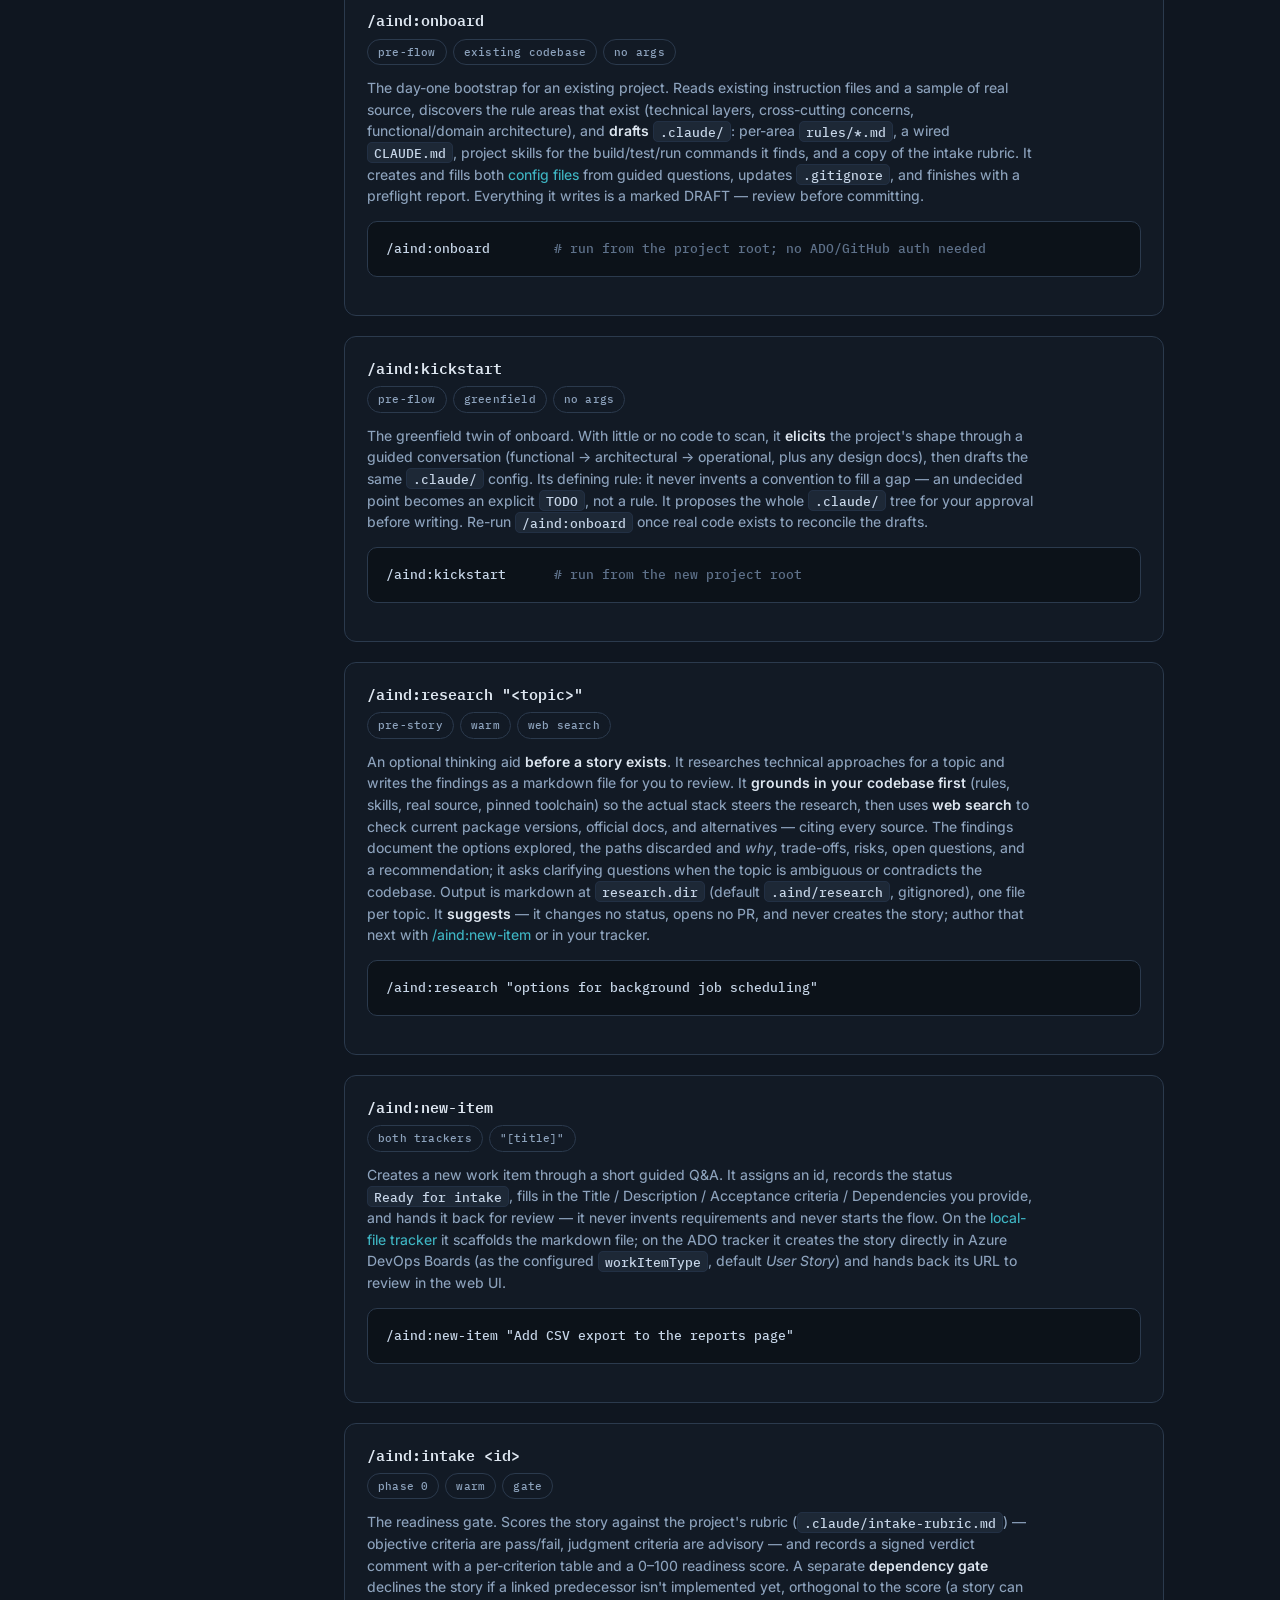
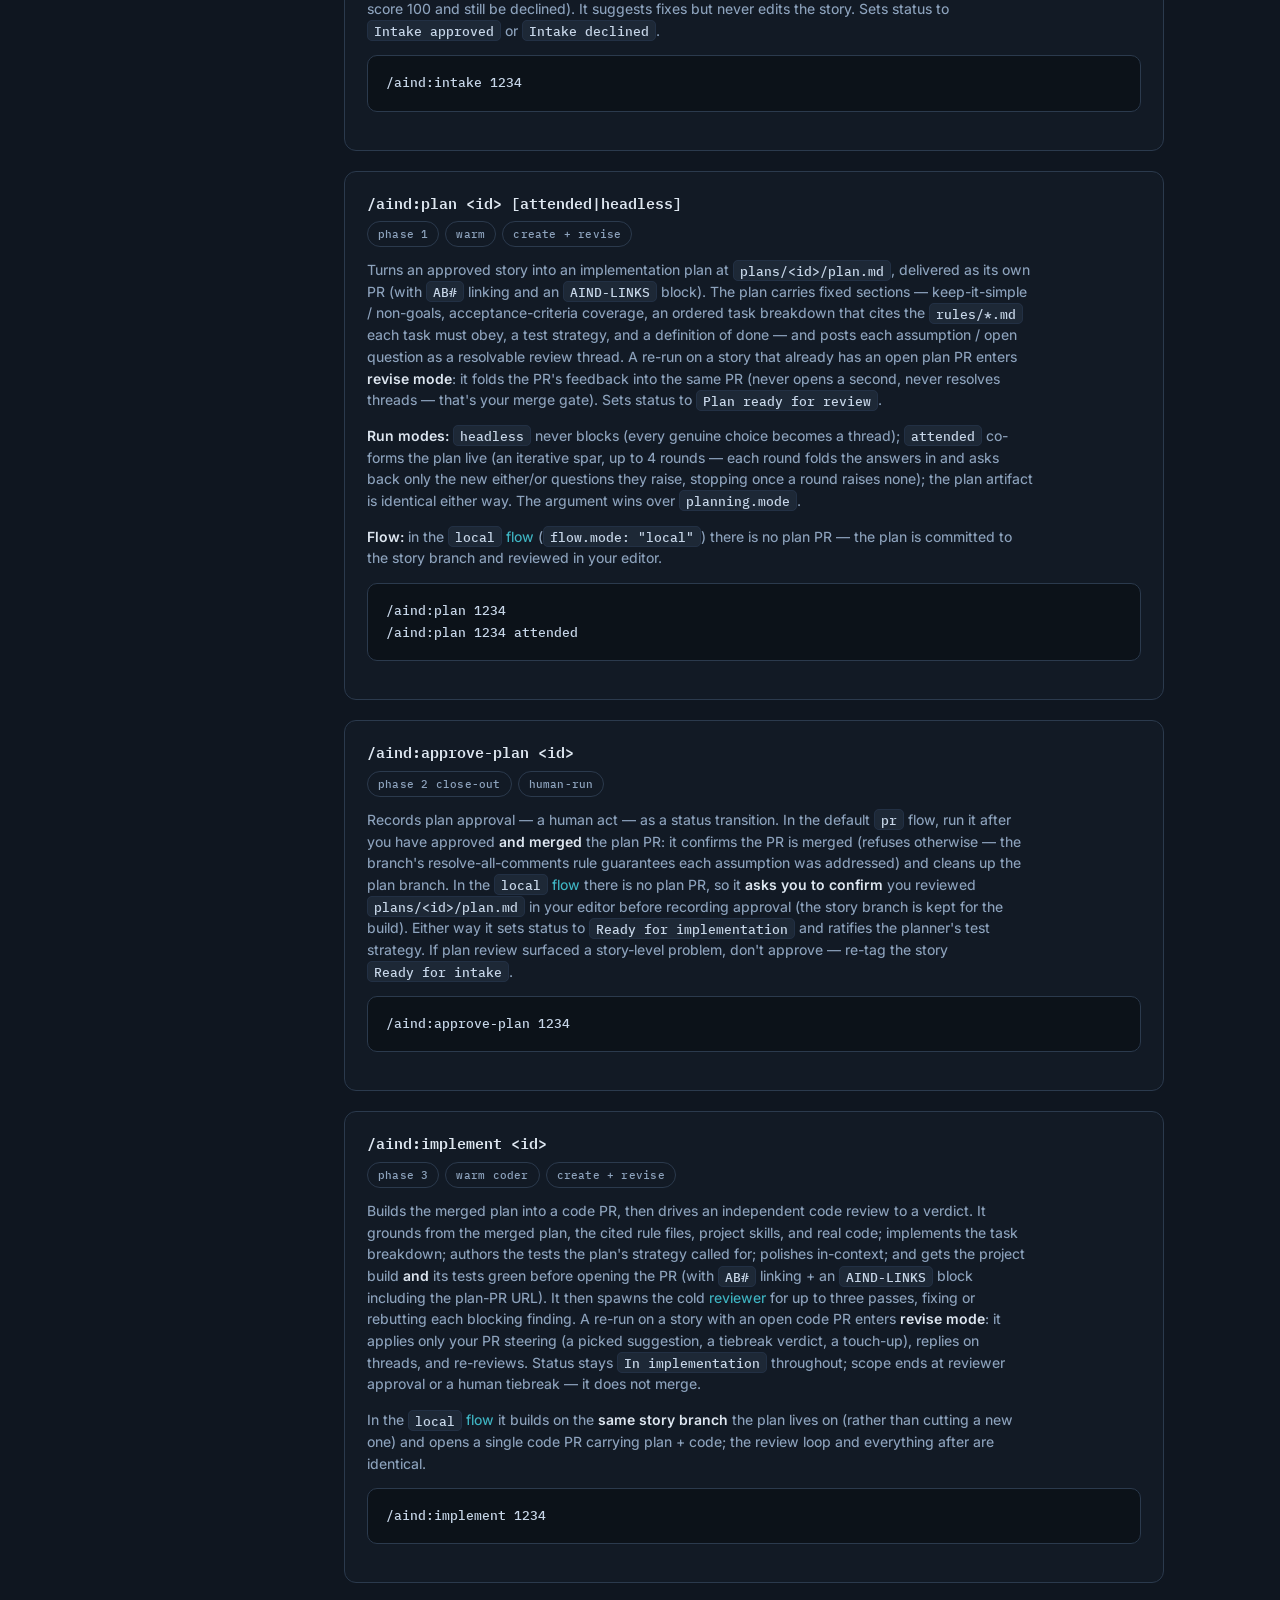
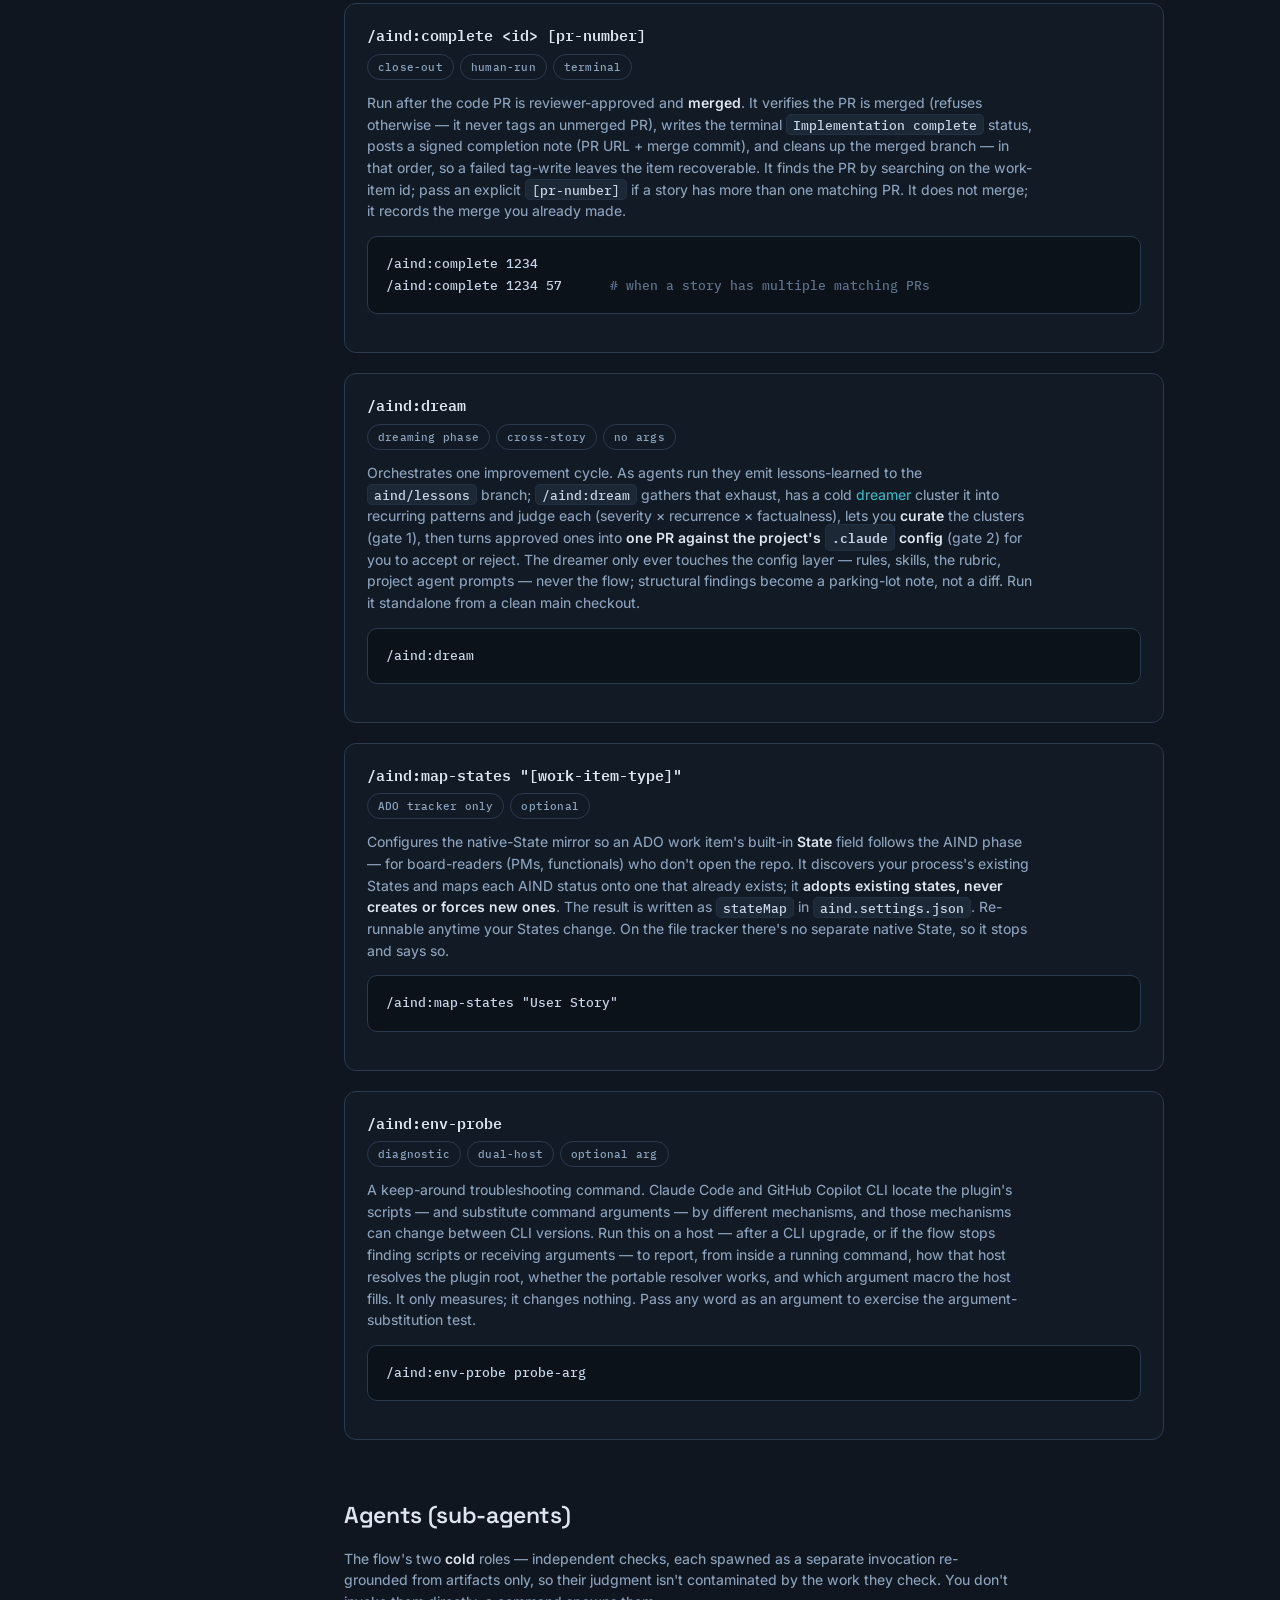
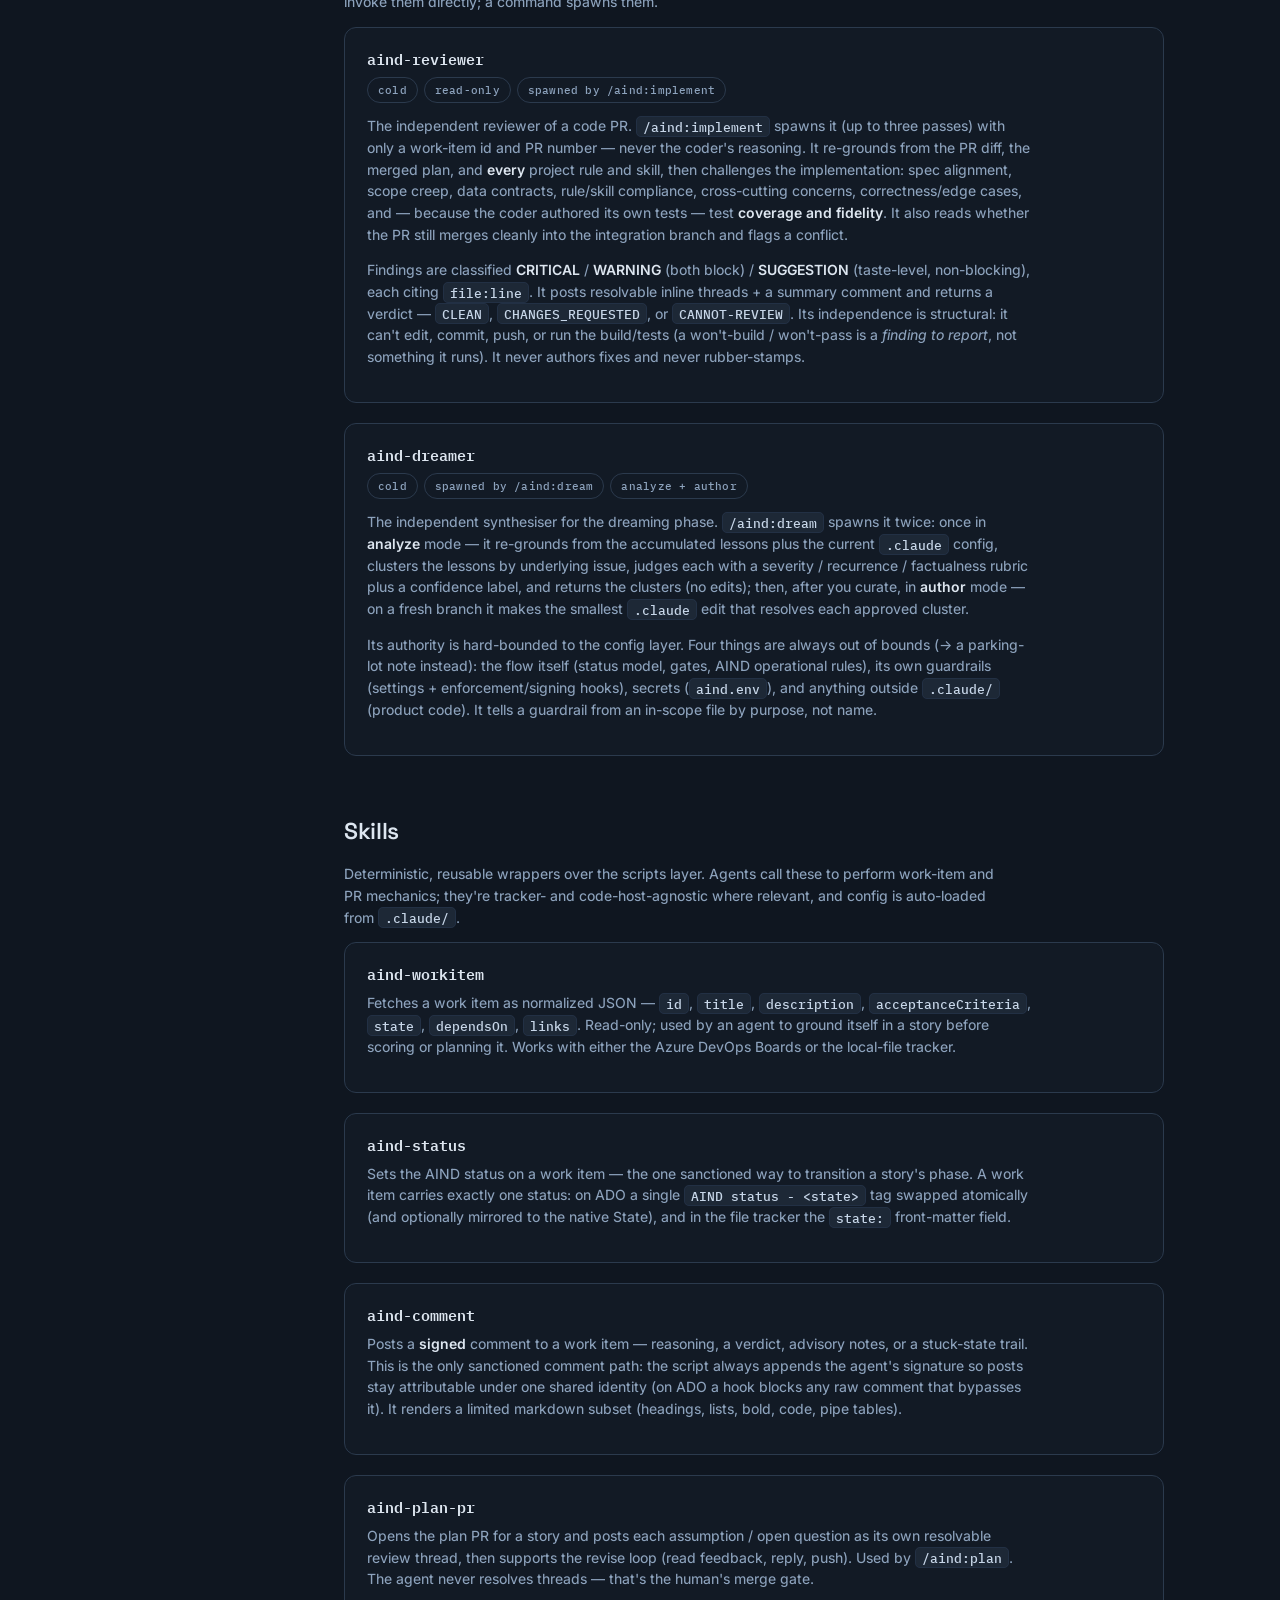
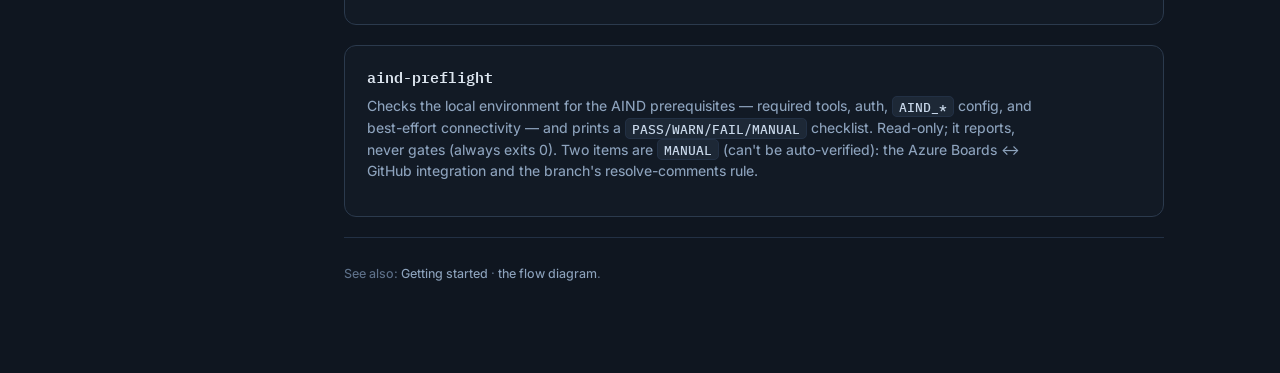
==== commit d4253830: "feat: STE100-style procedural text + project glossary (D58) The writing guide adds active voice, one" ====
--- a/docs/docs.html
+++ b/docs/docs.html
@@ -191,7 +191,12 @@
     <p><strong>Project rules.</strong> Add an optional <code>.claude/writing-guide.md</code> (checked
     in) for a glossary, words to avoid, or extra rules. Agents read it after the built-in guide, and
     its rules win on conflict. A starter is in <code>project-template/writing-guide.md</code>.
-    <code>/aind:dream</code> can propose edits to it when lessons show text was unclear.</p>
+    <code>/aind:dream</code> can propose edits to it when lessons show text was unclear.
+    <code>/aind:onboard</code> and <code>/aind:kickstart</code> offer to seed its glossary, so every
+    agent uses one term per concept.</p>
+    <p><strong>Step-by-step text.</strong> At every level, steps (plan tasks, Definition of done,
+    test steps, review fixes) follow a light form of ASD-STE100 Simplified Technical English: verb
+    first, one instruction per step, 20 words or fewer. Rationale and risks keep normal prose.</p>
 
     <h3 id="cfg-worktree">worktree block (parallel work)</h3>
     <p>Opt in to AIND-owned git worktrees so one clone can drive several stories at once — implement
